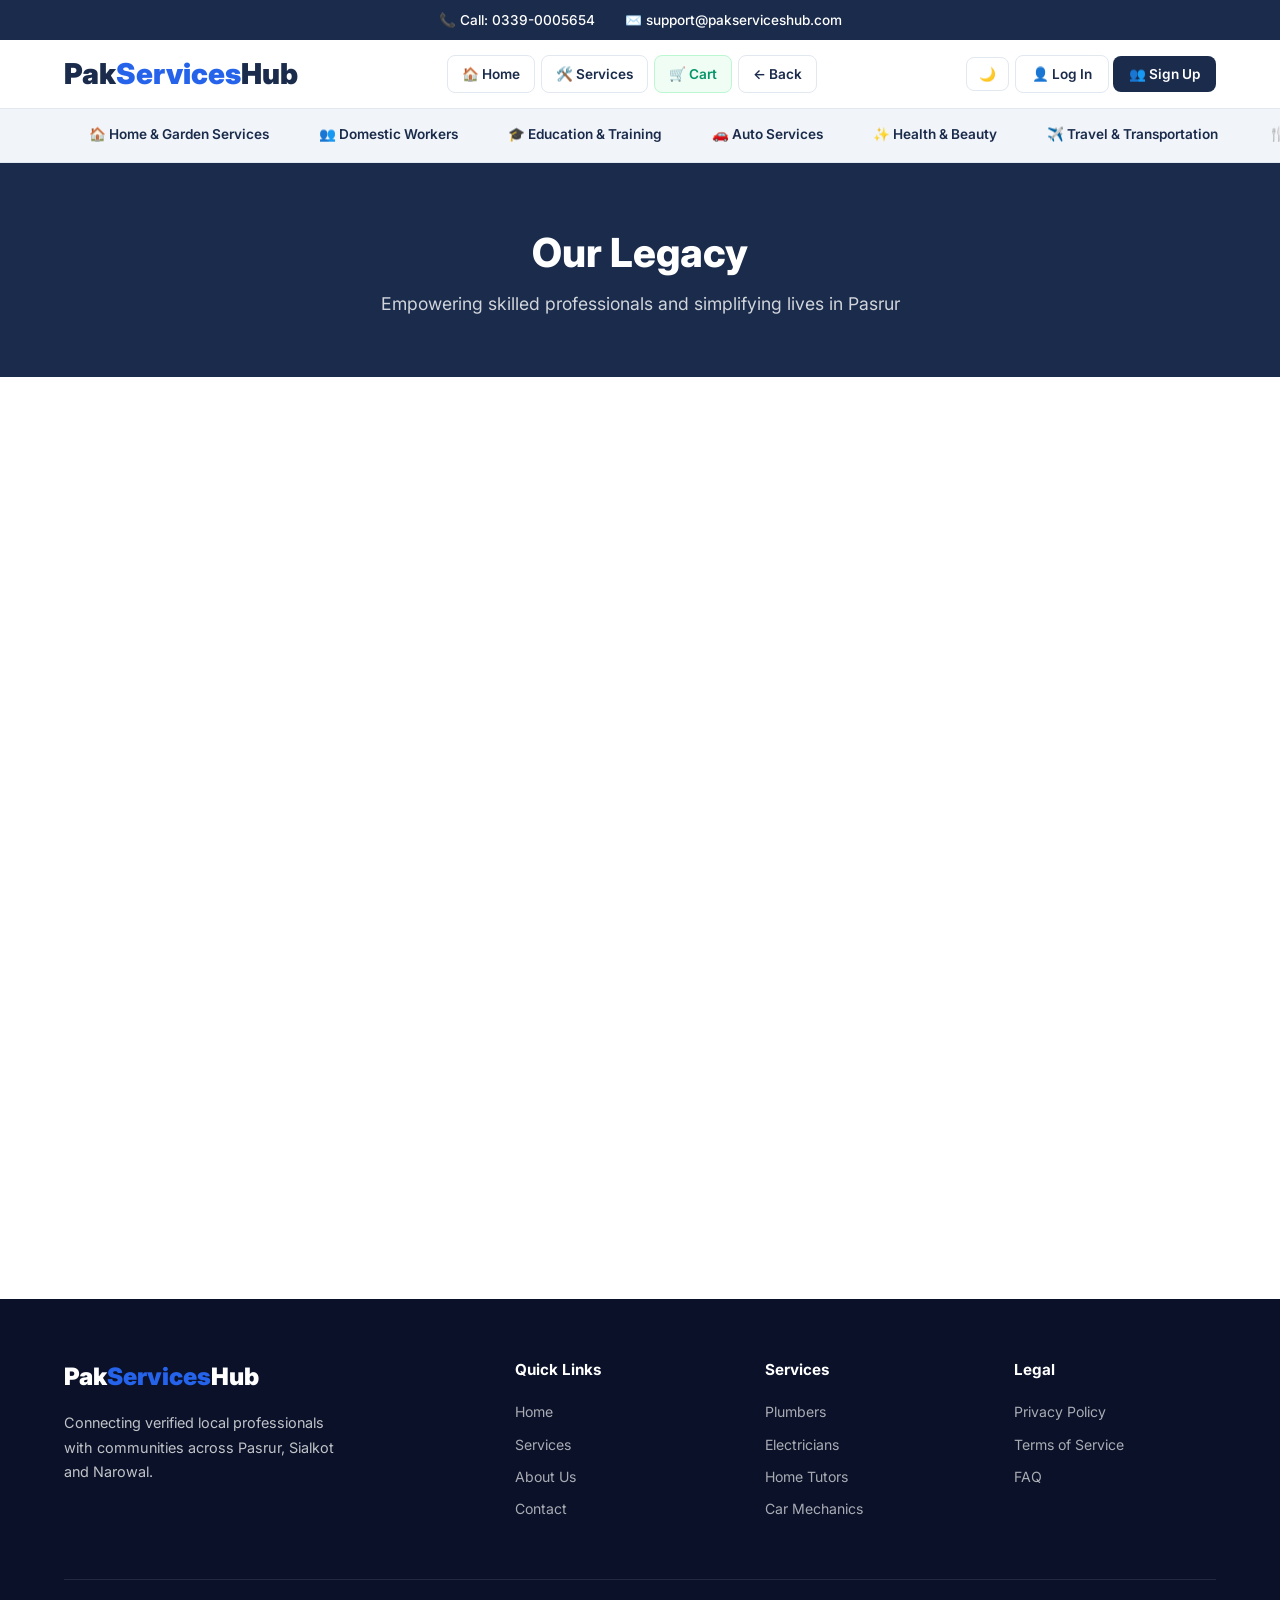
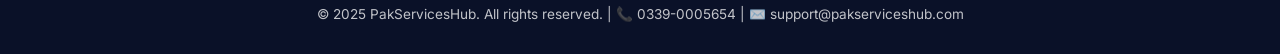
==== pages/about.html @ 4a330efd "first commit" ====
<!DOCTYPE html>
<html lang="en">
<head>
    <meta charset="UTF-8">
    <meta name="viewport" content="width=device-width, initial-scale=1.0">
    <title>About Us | Pasrur Skill Worker</title>
    <link rel="stylesheet" href="../css/style.css">
    <link href="https://fonts.googleapis.com/css2?family=Inter:wght@300;400;600;700;900&display=swap" rel="stylesheet">
</head>
<body>
    <div id="navbar-placeholder"></div>

    <header class="standard-header">
        <h1>Our Legacy</h1>
        <p>Empowering skilled professionals and simplifying lives in Pasrur</p>
    </header>

    <section style="padding: 8rem 5%; background: white;">
        <div style="display: grid; grid-template-columns: 1fr 1fr; gap: 5rem; align-items: center; max-width: 1400px; margin: 0 auto;">
            <div class="animate-up">
                <h2 style="font-size: 3rem; margin-bottom: 2rem; color: var(--secondary)">Connecting Skills to <span style="color: var(--primary)">Opportunities</span></h2>
                <p style="color: var(--text-muted); font-size: 1.15rem; line-height: 1.8; margin-bottom: 2rem;">Pasrur Skill Worker Hub was founded with a single, powerful mission: to bridge the gap between talented local professionals and the community that needs them. We believe that every skilled individual deserves a world-class platform to showcase their expertise.</p>
                <p style="color: var(--text-muted); font-size: 1.15rem; line-height: 1.8;">Whether you need an expert plumber for a midnight emergency or a dedicated tutor for your children, we bring the best of Pasrur right to your doorstep with total reliability and trust.</p>
                
                <div style="display: grid; grid-template-columns: repeat(3, 1fr); gap: 2rem; margin-top: 4rem;">
                    <div><h2 style="color: var(--primary); font-size: 3rem;">500+</h2><p style="color: var(--text-muted); font-weight: 600;">Verified Workers</p></div>
                    <div><h2 style="color: var(--primary); font-size: 3rem;">2k+</h2><p style="color: var(--text-muted); font-weight: 600;">Happy Families</p></div>
                    <div><h2 style="color: var(--primary); font-size: 3rem;">15+</h2><p style="color: var(--text-muted); font-weight: 600;">Categories</p></div>
                </div>
            </div>
            <div class="animate-up">
                <img src="../sources/hero-bg.jpg" alt="Our Vision" style="width: 100%; border-radius: var(--radius-lg); box-shadow: var(--shadow-lg);">
            </div>
        </div>
    </section>

    <div id="footer-placeholder"></div>

    <script src="../js/store.js"></script>
    <script src="../js/components.js"></script>
</body>
</html>
---- css/style.css ----
/* PakServicesHub - The Final Elite Design System (PAKELP Mirror) */
:root {
    --pakelp-navy: #1a2b4b;
    --pakelp-green: #01411c;
    --pakelp-accent: #10b981;
    --pakelp-bg: #f8fafc;
    --pakelp-text: #1e293b;
    --pakelp-muted: #64748b;
    --white: #ffffff;
    --shadow-sm: 0 1px 2px 0 rgba(0, 0, 0, 0.05);
    --shadow-md: 0 4px 6px -1px rgba(0, 0, 0, 0.1);
    --shadow-lg: 0 10px 15px -3px rgba(0, 0, 0, 0.1);
    --radius-sm: 8px;
    --radius-md: 12px;
    --radius-lg: 20px;
}

* { box-sizing: border-box; margin: 0; padding: 0; }
body { font-family: 'Inter', sans-serif; background: var(--white); color: var(--pakelp-text); line-height: 1.5; overflow-x: hidden; }

/* 1. Top Utility Bar */
.top-bar { background: var(--pakelp-navy); color: white; padding: 10px 5%; display: flex; justify-content: center; gap: 30px; font-size: 0.85rem; font-weight: 500; }

/* 2. Professional Navbar */
.nav-wrapper { background: white; padding: 15px 5%; display: flex; justify-content: space-between; align-items: center; border-bottom: 1px solid #e2e8f0; position: sticky; top: 0; z-index: 1000; }
.logo { font-size: 1.8rem; font-weight: 900; color: #1a2b4b; text-decoration: none; display: flex; align-items: center; transition: 0.3s; }
.logo:hover { transform: scale(1.05); }
.logo span { color: #2563eb; }

.nav-btns { display: flex; gap: 15px; }
.btn-login { 
    padding: 10px 25px; border-radius: 8px; border: 1px solid #e2e8f0; color: #1a2b4b; 
    text-decoration: none; font-weight: 600; display: flex; align-items: center; gap: 8px; transition: 0.3s; 
}
.btn-login:hover { background: #f8fafc; border-color: #2563eb; color: #2563eb; }

.btn-signup { 
    padding: 10px 25px; border-radius: 8px; background: #1a2b4b; color: white; 
    text-decoration: none; font-weight: 600; display: flex; align-items: center; gap: 8px; transition: 0.3s; 
}
.btn-signup:hover { background: #2563eb; transform: translateY(-2px); box-shadow: 0 4px 12px rgba(37,99,235,0.3); }

/* 3. Category Horizontal Nav */
.category-nav-outer { 
    background: #f1f5f9; 
    border-bottom: 1px solid #e2e8f0; 
    position: relative;
    z-index: 10000;
}

.category-nav-scroll {
    display: flex;
    justify-content: flex-start;
    overflow-x: auto;
    padding: 0 5%;
    scrollbar-width: none;
    -ms-overflow-style: none;
}

.category-nav-scroll::-webkit-scrollbar { display: none; }

.cat-item { 
    text-decoration: none; 
    color: #1a2b4b; 
    font-weight: 600; 
    font-size: 0.85rem; 
    padding: 15px 25px;
    white-space: nowrap;
    transition: 0.2s;
    border-bottom: 3px solid transparent;
    cursor: pointer;
}

.cat-item:hover { color: #2563eb; border-bottom-color: #2563eb; background: white; }

/* Full Width Mega Dropdown Panel (Placed outside scrollable area) */
.mega-dropdown {
    position: absolute;
    top: 100%;
    left: 0;
    right: 0;
    width: 100%;
    background: white;
    box-shadow: 0 25px 50px -12px rgba(0, 0, 0, 0.15);
    border: 1px solid #e2e8f0;
    border-top: none;
    opacity: 0;
    visibility: hidden;
    transform: translateY(10px);
    transition: 0.3s cubic-bezier(0.4, 0, 0.2, 1);
    display: flex;
    z-index: 10001;
}

.mega-dropdown:hover {
    opacity: 1;
    visibility: visible;
    transform: translateY(0);
}

/* Mega Sidebar */
.mega-sidebar {
    width: 250px;
    background: #f8fafc;
    padding: 3rem 2rem;
    border-right: 1px solid #e2e8f0;
    display: flex;
    flex-direction: column;
    align-items: center;
    text-align: center;
}

.sidebar-icon { font-size: 2.5rem; margin-bottom: 1rem; color: #2563eb; }
.mega-sidebar h3 { font-size: 0.9rem; font-weight: 800; color: #1a2b4b; line-height: 1.4; letter-spacing: 0.5px; }

/* Mega Content Area */
.mega-content {
    flex: 1;
    padding: 3rem 5%;
    display: flex;
    gap: 4rem;
}

.mega-list { flex: 1; display: flex; flex-direction: column; gap: 15px; }
.mega-list a { 
    text-decoration: none; 
    color: #475569; 
    font-size: 0.9rem; 
    font-weight: 500; 
    transition: 0.2s;
    display: flex;
    align-items: center;
    gap: 10px;
}
.mega-list a:hover { color: #2563eb; transform: translateX(5px); }

/* 4. Elite Hero Section */
.hero-pak {
    background: #0a1128 url('https://www.transparenttextures.com/patterns/carbon-fibre.png');
    padding: 100px 5%;
    text-align: center;
    color: white;
    position: relative;
}
.hero-pak h1 { font-size: 3.5rem; font-weight: 800; margin-bottom: 1rem; }
.hero-pak p { font-size: 1.4rem; opacity: 0.9; margin-bottom: 3rem; }

/* Integrated Search Bar */
.search-box-pak {
    max-width: 1000px;
    margin: 0 auto;
    background: white;
    border-radius: 14px;
    display: flex;
    padding: 6px;
    box-shadow: 0 20px 25px -5px rgba(0, 0, 0, 0.3);
    align-items: center;
    gap: 0;
}

/* Search field shared styles */
.search-field {
    flex: 1;
    border-right: 1px solid #e2e8f0;
    padding: 0 12px 0 8px;
    display: flex;
    align-items: center;
    gap: 6px;
    min-width: 0;
}
.search-field:last-of-type { border-right: none; }
.search-field input, .search-field select {
    width: 100%;
    border: none;
    outline: none;
    padding: 14px 8px;
    font-size: 0.95rem;
    font-family: 'Inter', sans-serif;
    background: transparent;
    min-width: 0;
}
.search-field select { cursor: pointer; color: #1a2b4b; }
.search-field-icon { font-size: 1.1rem; flex-shrink: 0; opacity: 0.7; }

/* City field */
.city-field { flex: 1.2; }

/* Village search wrapper — locked state until city chosen */
.village-search-wrapper input:disabled {
    color: #94a3b8;
    cursor: not-allowed;
}
.village-search-wrapper.village-active input {
    color: #1a2b4b;
    cursor: text;
}
.village-search-wrapper.village-active .village-pin-icon {
    color: #2563eb;
    opacity: 1;
}

.btn-search-pak {
    background: linear-gradient(135deg, #34a853 0%, #1a7a33 100%);
    color: white;
    width: 58px;
    height: 52px;
    border-radius: 10px;
    border: none;
    cursor: pointer;
    display: flex;
    align-items: center;
    justify-content: center;
    font-size: 1.4rem;
    flex-shrink: 0;
    transition: 0.2s;
    margin-left: 4px;
}
.btn-search-pak:hover { transform: scale(1.05); box-shadow: 0 4px 14px rgba(52,168,83,0.4); }

/* Popular service chips */
.popular-chips { margin-top: 2rem; display: flex; justify-content: center; gap: 10px; flex-wrap: wrap; align-items: center; }
.chip-pak {
    background: white;
    color: var(--pakelp-navy);
    padding: 8px 20px;
    border-radius: 50px;
    font-weight: 600;
    font-size: 0.85rem;
    display: flex;
    align-items: center;
    gap: 8px;
    cursor: pointer;
    transition: 0.2s;
}
.chip-pak:hover { background: #eff6ff; color: #2563eb; transform: translateY(-2px); }

/* Popular village chips (after city selection) */
.popular-villages {
    margin-top: 1rem;
    display: flex;
    justify-content: center;
    align-items: center;
    gap: 10px;
    flex-wrap: wrap;
    color: white;
    font-size: 0.85rem;
    font-weight: 500;
}
.chip-village {
    background: rgba(255,255,255,0.15) !important;
    color: white !important;
    border: 1px solid rgba(255,255,255,0.3);
    backdrop-filter: blur(4px);
}
.chip-village:hover { background: rgba(255,255,255,0.3) !important; }

/* 5. Live Search Panel */
.search-results-panel {
    position: absolute;
    top: calc(100% + 4px);
    left: -12px;
    width: calc(100% + 24px);
    background: white;
    border-radius: 16px;
    box-shadow: 0 20px 40px rgba(0,0,0,0.18);
    z-index: 9999;
    max-height: 420px;
    overflow-y: auto;
    display: none;
    border: 1px solid #e2e8f0;
}

.village-results-panel {
    left: -12px;
    width: calc(100% + 24px);
}

/* Custom Scrollbar */
.search-results-panel::-webkit-scrollbar { width: 6px; }
.search-results-panel::-webkit-scrollbar-track { background: #f1f5f9; }
.search-results-panel::-webkit-scrollbar-thumb { background: #6366f1; border-radius: 10px; }

/* Section label inside results */
.search-header-label {
    padding: 10px 20px;
    font-size: 0.72rem;
    color: #94a3b8;
    font-weight: 700;
    text-transform: uppercase;
    letter-spacing: 0.05em;
    border-bottom: 1px solid #f1f5f9;
    display: flex;
    justify-content: space-between;
    align-items: center;
    background: #fafbfc;
}

.search-item {
    padding: 12px 20px;
    display: flex;
    align-items: center;
    gap: 14px;
    cursor: pointer;
    transition: background 0.15s, padding-left 0.15s;
    border-bottom: 1px solid #f8fafc;
}
.search-item:hover { background: #f0f7ff; padding-left: 26px; }
.search-item:last-child { border-bottom: none; }

/* Not-found state */
.village-not-found { cursor: default; }
.village-not-found:hover { background: #fff8f8 !important; padding-left: 20px !important; }

.request-village-btn {
    color: #2563eb !important;
    font-weight: 600 !important;
    cursor: pointer;
    text-decoration: underline;
}
.request-village-btn:hover { color: #1d4ed8 !important; }

.search-icon { 
    width: 42px;
    height: 42px;
    background: #f1f5f9;
    border-radius: 10px; 
    display: flex;
    align-items: center;
    justify-content: center;
    font-size: 1.1rem;
    flex-shrink: 0;
}

.search-text { display: flex; flex-direction: column; gap: 2px; min-width: 0; }
.search-title { color: #1a2b4b; font-weight: 700; font-size: 0.95rem; }
.search-cat { color: #64748b; font-size: 0.82rem; font-weight: 500; }

.search-results-panel.active { display: block; }

/* Toast notification */
.psh-toast {
    position: fixed;
    bottom: 30px;
    left: 50%;
    transform: translateX(-50%) translateY(30px);
    background: #1a2b4b;
    color: white;
    padding: 14px 28px;
    border-radius: 50px;
    font-size: 0.9rem;
    font-weight: 500;
    box-shadow: 0 8px 24px rgba(0,0,0,0.25);
    z-index: 99999;
    opacity: 0;
    transition: opacity 0.3s ease, transform 0.3s ease;
    pointer-events: none;
    white-space: nowrap;
}
.psh-toast.show {
    opacity: 1;
    transform: translateX(-50%) translateY(0);
}

/* 5. Section Headings */
.sec-title { text-align: center; margin-bottom: 50px; padding: 0 5%; }
.sec-title h2 { font-size: 2.8rem; font-weight: 800; color: #1a2b4b; margin-bottom: 10px; }
.sec-title p { color: var(--pakelp-muted); font-size: 1.1rem; }

/* 6. Most Searched Services Grid */
.searched-grid { 
    display: grid; 
    grid-template-columns: repeat(6, 1fr); /* 6 columns to match screenshot */
    gap: 1.5rem; 
    padding: 0 5% 100px; 
    max-width: 1400px; 
    margin: 0 auto; 
}
@media (max-width: 1200px) { .searched-grid { grid-template-columns: repeat(3, 1fr); } }
@media (max-width: 768px) { .searched-grid { grid-template-columns: repeat(2, 1fr); } }

.searched-card {
    background: white;
    border-radius: 16px;
    padding: 30px 20px;
    text-align: center;
    border: 1px solid #f1f5f9;
    box-shadow: 0 4px 6px -1px rgba(0, 0, 0, 0.1);
    transition: 0.3s;
    cursor: pointer;
}
.searched-card:hover { transform: translateY(-5px); box-shadow: var(--shadow-md); border-color: var(--pakelp-accent); }
.icon-circle { 
    width: 60px; height: 60px; background: #eff6ff; border-radius: 12px; margin: 0 auto 20px; 
    display: flex; align-items: center; justify-content: center; font-size: 1.5rem; color: #2563eb; 
}
.searched-card h4 { font-size: 1.1rem; font-weight: 700; margin-bottom: 5px; }
.searched-card p { font-size: 0.85rem; color: var(--pakelp-muted); }

/* 7. Featured Business Cards */
.business-grid { display: flex; gap: 2rem; padding: 0 5% 100px; overflow-x: auto; max-width: 1400px; margin: 0 auto; scrollbar-width: none; }
.business-card { 
    min-width: 320px; background: white; border-radius: 12px; border: 1px solid #f1f5f9; overflow: hidden; 
    box-shadow: var(--shadow-sm); display: flex; flex-direction: column; 
}
.biz-image { position: relative; height: 180px; background: #e2e8f0; }
.biz-image img { width: 100%; height: 100%; object-fit: cover; }
.status-badge { position: absolute; top: 15px; left: 15px; background: #ef4444; color: white; padding: 4px 10px; border-radius: 4px; font-size: 0.7rem; font-weight: 700; }
.verify-badge { position: absolute; bottom: 15px; left: 15px; background: white; padding: 4px 10px; border-radius: 4px; font-size: 0.75rem; color: #059669; font-weight: 700; display: flex; align-items: center; gap: 5px; }

.biz-content { padding: 20px; }
.biz-title { font-size: 1.2rem; font-weight: 800; margin-bottom: 5px; color: var(--pakelp-navy); }
.biz-loc { font-size: 0.9rem; color: var(--pakelp-muted); display: flex; align-items: center; gap: 5px; margin-bottom: 10px; }

.biz-footer { display: flex; gap: 10px; padding: 15px 20px; background: #f8fafc; border-top: 1px solid #f1f5f9; }
.btn-biz { flex: 1; padding: 8px; border-radius: 6px; border: 1px solid #e2e8f0; background: white; cursor: pointer; font-size: 0.85rem; font-weight: 600; display: flex; align-items: center; justify-content: center; gap: 5px; }
.btn-biz-view { flex: 2; background: #eff6ff; color: #2563eb; border: none; }

/* 8. Video Testimonials */
.video-grid { display: grid; grid-template-columns: repeat(auto-fill, minmax(350px, 1fr)); gap: 2rem; padding: 0 5% 100px; max-width: 1400px; margin: 0 auto; }
.video-card { background: white; border-radius: 20px; padding: 25px; border: 1px solid #f1f5f9; box-shadow: var(--shadow-sm); }
.video-frame { 
    width: 100%; height: 400px; background: #000; border-radius: 12px; margin-bottom: 20px; 
    position: relative; overflow: hidden; display: flex; align-items: center; justify-content: center;
}
.video-frame img { width: 100%; height: 100%; object-fit: cover; opacity: 0.8; }
.play-btn { 
    position: absolute; width: 80px; height: 80px; background: #ff0000; border-radius: 50%; 
    display: flex; align-items: center; justify-content: center; color: white; font-size: 2rem; cursor: pointer; box-shadow: 0 0 20px rgba(255,0,0,0.5);
}

/* 9. App Section */
.app-section { 
    background: linear-gradient(135deg, #059669 0%, #1a2b4b 100%); 
    padding: 100px 5%; text-align: center; color: white; position: relative; overflow: hidden;
}
.app-heading { font-size: 3rem; font-weight: 900; margin-bottom: 1.5rem; }
.app-check { display: flex; justify-content: center; gap: 20px; margin-top: 3rem; font-weight: 600; font-size: 0.9rem; }

/* Animations */
.animate-up { opacity: 0; transform: translateY(20px); transition: 0.8s ease; }
.animate-up.visible { opacity: 1; transform: translateY(0); }

/* ── Admin Dashboard Extra ──────────────────────────── */
.db-tab { display: none; padding: 2rem; }
.db-tab.active { display: block; }
.admin-sidebar-item { padding: 0.9rem 1.2rem; cursor: pointer; border-radius: 10px; transition: 0.25s; color: rgba(255,255,255,0.7); display: flex; align-items: center; gap: 10px; font-weight: 500; font-size: 0.95rem; }
.admin-sidebar-item:hover, .admin-sidebar-item.active { background: rgba(255,255,255,0.12); color: white; }

/* City card in admin */
.city-admin-card {
    background: white;
    border-radius: 14px;
    border: 1px solid #e2e8f0;
    margin-bottom: 1.5rem;
    overflow: hidden;
    box-shadow: 0 2px 8px rgba(0,0,0,0.06);
}
.city-admin-header {
    display: flex;
    align-items: center;
    justify-content: space-between;
    padding: 1.2rem 1.5rem;
    cursor: pointer;
    user-select: none;
    border-bottom: 1px solid #f1f5f9;
}
.city-admin-header:hover { background: #f8fafc; }
.city-badge {
    background: #eff6ff;
    color: #2563eb;
    font-size: 0.75rem;
    font-weight: 700;
    padding: 3px 10px;
    border-radius: 20px;
}
.village-list-admin {
    padding: 1rem 1.5rem;
    display: none;
    flex-wrap: wrap;
    gap: 8px;
}
.village-list-admin.open { display: flex; }
.village-chip-admin {
    background: #f1f5f9;
    color: #1a2b4b;
    padding: 6px 12px;
    border-radius: 6px;
    font-size: 0.82rem;
    font-weight: 600;
    display: flex;
    align-items: center;
    gap: 6px;
}
.village-chip-admin .del-v {
    color: #ef4444;
    cursor: pointer;
    font-weight: 700;
    font-size: 0.9rem;
    line-height: 1;
}
.village-chip-admin .del-v:hover { color: #b91c1c; }
.add-village-row {
    padding: 1rem 1.5rem;
    border-top: 1px solid #f1f5f9;
    display: flex;
    gap: 8px;
    align-items: center;
}
.add-village-row input {
    flex: 1;
    padding: 8px 14px;
    border: 1px solid #e2e8f0;
    border-radius: 8px;
    font-size: 0.9rem;
    outline: none;
    font-family: 'Inter', sans-serif;
}
.add-village-row input:focus { border-color: #2563eb; }
.btn-add-village {
    background: #2563eb;
    color: white;
    border: none;
    padding: 8px 16px;
    border-radius: 8px;
    cursor: pointer;
    font-weight: 600;
    font-size: 0.85rem;
    transition: 0.2s;
}
.btn-add-village:hover { background: #1d4ed8; }
.btn-danger-sm {
    background: #fef2f2;
    color: #ef4444;
    border: 1px solid #fecaca;
    padding: 5px 12px;
    border-radius: 6px;
    cursor: pointer;
    font-size: 0.8rem;
    font-weight: 600;
    transition: 0.2s;
}
.btn-danger-sm:hover { background: #ef4444; color: white; }

/* Auth pages */
.auth-container { min-height: 60vh; display: flex; align-items: center; justify-content: center; padding: 3rem 1rem; background: #f8fafc; }
.auth-card { background: white; border-radius: 20px; padding: 3rem; width: 100%; max-width: 450px; box-shadow: 0 10px 40px rgba(0,0,0,0.1); }
.form-group { margin-bottom: 1.4rem; }
.form-group label { display: block; font-weight: 600; font-size: 0.9rem; color: #1a2b4b; margin-bottom: 6px; }
.form-group input { width: 100%; padding: 12px 16px; border: 1.5px solid #e2e8f0; border-radius: 10px; font-size: 0.95rem; outline: none; transition: 0.2s; font-family: 'Inter', sans-serif; }
.form-group input:focus { border-color: #2563eb; box-shadow: 0 0 0 3px rgba(37,99,235,0.1); }
.standard-header { background: #1a2b4b; color: white; padding: 60px 5%; text-align: center; }
.standard-header h1 { font-size: 2.5rem; font-weight: 800; margin-bottom: 0.5rem; }
.standard-header p { opacity: 0.8; font-size: 1.1rem; }
.auth-error { background: #fef2f2; color: #ef4444; border: 1px solid #fecaca; border-radius: 8px; padding: 10px 16px; font-size: 0.9rem; font-weight: 500; margin-bottom: 1.2rem; display: none; }
.auth-error.show { display: block; }


/* ══════════════════════════════════════════════════════════════
   DASHBOARD / ADMIN PANEL
   ══════════════════════════════════════════════════════════════ */

.admin-layout {
    display: flex;
    background: #f8fafc;
    min-height: 100vh;
    font-family: 'Inter', sans-serif;
}

/* Sidebar */
.admin-sidebar {
    width: 270px;
    background: #1a2b4b;
    color: white;
    padding: 2rem 1.5rem;
    position: sticky;
    top: 0;
    height: 100vh;
    display: flex;
    flex-direction: column;
    gap: 6px;
    flex-shrink: 0;
    overflow-y: auto;
}

.admin-sidebar-logo {
    padding: 0.8rem 1rem;
    margin-bottom: 1.5rem;
}

.admin-sidebar-logo .logo-text {
    font-size: 1.4rem;
    font-weight: 900;
    color: white;
}

.admin-sidebar-logo .logo-text span {
    color: #34a853;
}

.admin-sidebar-logo .logo-sub {
    font-size: 0.78rem;
    color: rgba(255, 255, 255, 0.5);
    margin-top: 3px;
}

.admin-sidebar-footer {
    margin-top: auto;
}

.admin-sidebar-link {
    display: flex;
    text-decoration: none;
    color: rgba(255, 255, 255, 0.7);
}

.admin-sidebar-link:hover {
    color: white;
}

.sidebar-logout {
    color: #f87171;
}

/* Main content area */
.admin-main {
    flex: 1;
    padding: 2.5rem;
    overflow-y: auto;
}

.admin-page-title {
    font-size: 1.8rem;
    font-weight: 800;
    color: #1a2b4b;
    margin-bottom: 2rem;
}

/* Stats row */
.admin-stats-row {
    display: grid;
    grid-template-columns: repeat(4, 1fr);
    gap: 1.2rem;
    margin-bottom: 2.5rem;
}

.admin-stat-card {
    background: white;
    border-radius: 14px;
    padding: 1.4rem 1.6rem;
    border: 1px solid #e2e8f0;
    box-shadow: 0 2px 8px rgba(0, 0, 0, 0.05);
    text-align: center;
    transition: 0.2s;
}

.admin-stat-card:hover {
    transform: translateY(-2px);
    box-shadow: 0 6px 18px rgba(0, 0, 0, 0.09);
}

.admin-stat-icon {
    font-size: 2rem;
    margin-bottom: 0.5rem;
}

.admin-stat-num {
    font-size: 2.2rem;
    font-weight: 900;
    color: #1a2b4b;
    line-height: 1;
}

.admin-stat-label {
    font-size: 0.8rem;
    color: #64748b;
    font-weight: 600;
    margin-top: 4px;
    text-transform: uppercase;
    letter-spacing: 0.4px;
}

/* Form card */
.admin-form-card {
    background: white;
    padding: 2rem;
    border-radius: 14px;
    box-shadow: 0 2px 8px rgba(0, 0, 0, 0.06);
    margin-bottom: 2rem;
    border: 1px solid #e2e8f0;
}

.admin-form-card h3 {
    margin-bottom: 1.2rem;
    color: #1a2b4b;
    font-size: 1.1rem;
    font-weight: 800;
}

.admin-form-grid {
    display: grid;
    grid-template-columns: 1fr 1fr;
    gap: 1rem;
}

.admin-input {
    padding: 11px 14px;
    border: 1.5px solid #e2e8f0;
    border-radius: 9px;
    font-size: 0.9rem;
    outline: none;
    font-family: 'Inter', sans-serif;
    width: 100%;
    transition: 0.2s;
    color: #1a2b4b;
}

.admin-input:focus {
    border-color: #2563eb;
    box-shadow: 0 0 0 3px rgba(37, 99, 235, 0.1);
}

.admin-textarea {
    width: 100%;
    margin-top: 1rem;
    padding: 11px 14px;
    border: 1.5px solid #e2e8f0;
    border-radius: 9px;
    font-size: 0.9rem;
    outline: none;
    font-family: 'Inter', sans-serif;
    resize: vertical;
    min-height: 90px;
    transition: 0.2s;
}

.admin-textarea:focus {
    border-color: #2563eb;
    box-shadow: 0 0 0 3px rgba(37, 99, 235, 0.1);
}

.admin-btn-primary {
    margin-top: 1rem;
    background: #1a2b4b;
    color: white;
    border: none;
    padding: 11px 28px;
    border-radius: 9px;
    cursor: pointer;
    font-weight: 700;
    font-size: 0.9rem;
    transition: 0.2s;
    font-family: 'Inter', sans-serif;
}

.admin-btn-primary:hover {
    background: #2563eb;
    transform: translateY(-1px);
}

.admin-btn-green {
    background: #059669;
}

.admin-btn-green:hover {
    background: #047857;
}

/* List rows */
.admin-list-header {
    font-size: 1rem;
    font-weight: 800;
    color: #1a2b4b;
    margin-bottom: 1rem;
}

.admin-list-row {
    background: white;
    padding: 1rem 1.5rem;
    margin-bottom: 8px;
    display: flex;
    justify-content: space-between;
    align-items: center;
    border-radius: 10px;
    border: 1px solid #e2e8f0;
    transition: 0.2s;
}

.admin-list-row:hover {
    box-shadow: 0 3px 10px rgba(0, 0, 0, 0.07);
}

.admin-list-row-info strong {
    color: #1a2b4b;
    font-size: 0.95rem;
}

.admin-list-row-info span {
    color: #64748b;
    font-size: 0.85rem;
}

.admin-badge-cat {
    margin-left: 8px;
    background: #eff6ff;
    color: #2563eb;
    padding: 2px 8px;
    border-radius: 4px;
    font-size: 0.75rem;
    font-weight: 700;
}

/* Services grid in admin */
.admin-services-grid {
    display: grid;
    grid-template-columns: repeat(auto-fill, minmax(180px, 1fr));
    gap: 10px;
}

.admin-service-chip {
    padding: 10px 14px;
    border-radius: 10px;
    display: flex;
    align-items: center;
    gap: 8px;
    font-size: 0.85rem;
    font-weight: 600;
    color: #1a2b4b;
}

/* Add city row */
.admin-add-city-row {
    display: flex;
    gap: 10px;
    flex-wrap: wrap;
}

.admin-msg {
    margin-top: 10px;
    font-size: 0.85rem;
    display: none;
}

/* City admin cards */
.city-admin-card {
    background: white;
    border-radius: 14px;
    border: 1px solid #e2e8f0;
    margin-bottom: 1.5rem;
    overflow: hidden;
    box-shadow: 0 2px 8px rgba(0, 0, 0, 0.06);
}

.city-admin-header {
    display: flex;
    align-items: center;
    justify-content: space-between;
    padding: 1.2rem 1.5rem;
    cursor: pointer;
    user-select: none;
    border-bottom: 1px solid #f1f5f9;
    transition: 0.2s;
}

.city-admin-header:hover {
    background: #f8fafc;
}

.city-admin-header-left {
    display: flex;
    align-items: center;
    gap: 12px;
}

.city-admin-header-icon {
    font-size: 1.4rem;
}

.city-admin-header-name {
    font-weight: 800;
    font-size: 1.05rem;
    color: #1a2b4b;
}

.city-admin-header-dist {
    font-size: 0.8rem;
    color: #64748b;
}

.city-admin-header-right {
    display: flex;
    align-items: center;
    gap: 10px;
}

.city-badge {
    background: #eff6ff;
    color: #2563eb;
    font-size: 0.75rem;
    font-weight: 700;
    padding: 3px 10px;
    border-radius: 20px;
}

.city-toggle-icon {
    color: #64748b;
}

.village-list-admin {
    padding: 1rem 1.5rem;
    display: none;
    flex-wrap: wrap;
    gap: 8px;
}

.village-list-admin.open {
    display: flex;
}

.village-chip-admin {
    background: #f1f5f9;
    color: #1a2b4b;
    padding: 6px 12px;
    border-radius: 6px;
    font-size: 0.82rem;
    font-weight: 600;
    display: flex;
    align-items: center;
    gap: 6px;
}

.village-chip-admin .del-v {
    color: #ef4444;
    cursor: pointer;
    font-weight: 700;
    font-size: 0.9rem;
    line-height: 1;
}

.village-chip-admin .del-v:hover {
    color: #b91c1c;
}

.add-village-row {
    padding: 1rem 1.5rem;
    border-top: 1px solid #f1f5f9;
    display: flex;
    gap: 8px;
    align-items: center;
}

.add-village-row input {
    flex: 1;
    padding: 8px 14px;
    border: 1px solid #e2e8f0;
    border-radius: 8px;
    font-size: 0.9rem;
    outline: none;
    font-family: 'Inter', sans-serif;
    transition: 0.2s;
}

.add-village-row input:focus {
    border-color: #2563eb;
}

.btn-add-village {
    background: #2563eb;
    color: white;
    border: none;
    padding: 8px 16px;
    border-radius: 8px;
    cursor: pointer;
    font-weight: 600;
    font-size: 0.85rem;
    transition: 0.2s;
}

.btn-add-village:hover {
    background: #1d4ed8;
}

.btn-danger-sm {
    background: #fef2f2;
    color: #ef4444;
    border: 1px solid #fecaca;
    padding: 5px 12px;
    border-radius: 6px;
    cursor: pointer;
    font-size: 0.8rem;
    font-weight: 600;
    transition: 0.2s;
}

.btn-danger-sm:hover {
    background: #ef4444;
    color: white;
}

/* ══════════════════════════════════════════════════════════════
   LOGIN PAGE
   ══════════════════════════════════════════════════════════════ */

.login-page-bg {
    background: linear-gradient(135deg, #0a1128 0%, #1a2b4b 100%);
    min-height: 100vh;
    display: flex;
    align-items: center;
    justify-content: center;
    padding: 2rem;
}

.lock-icon {
    width: 72px;
    height: 72px;
    background: linear-gradient(135deg, #1a2b4b, #2563eb);
    border-radius: 20px;
    display: flex;
    align-items: center;
    justify-content: center;
    font-size: 2rem;
    margin: 0 auto 1.5rem;
    box-shadow: 0 8px 20px rgba(37, 99, 235, 0.3);
}

.hint-box {
    background: linear-gradient(135deg, #eff6ff, #f0fdf4);
    border: 1px solid #bfdbfe;
    border-radius: 10px;
    padding: 12px 16px;
    font-size: 0.83rem;
    color: #1e40af;
    margin-top: 1.5rem;
    display: flex;
    align-items: flex-start;
    gap: 10px;
}

.hint-box-text {
    color: #64748b;
    font-size: 0.78rem;
}

.btn-login-submit {
    width: 100%;
    padding: 13px;
    background: linear-gradient(135deg, #1a2b4b 0%, #2563eb 100%);
    color: white;
    border: none;
    border-radius: 10px;
    font-size: 1rem;
    font-weight: 700;
    cursor: pointer;
    transition: 0.25s;
    font-family: 'Inter', sans-serif;
    letter-spacing: 0.3px;
}

.btn-login-submit:hover {
    transform: translateY(-2px);
    box-shadow: 0 8px 20px rgba(37, 99, 235, 0.35);
}

.btn-login-submit:disabled {
    opacity: 0.7;
    cursor: not-allowed;
    transform: none;
}

.back-link {
    display: block;
    text-align: center;
    margin-top: 1.2rem;
    color: #64748b;
    font-size: 0.88rem;
    text-decoration: none;
}

.back-link:hover {
    color: #2563eb;
}

.pw-wrapper {
    position: relative;
}

.pw-wrapper input {
    padding-right: 44px;
}

.pw-toggle {
    position: absolute;
    right: 14px;
    top: 50%;
    transform: translateY(-50%);
    background: none;
    border: none;
    cursor: pointer;
    font-size: 1.1rem;
    color: #94a3b8;
}

/* ══════════════════════════════════════════════════════════════
   GALLERY PAGE
   ══════════════════════════════════════════════════════════════ */

.gallery-grid {
    display: grid;
    grid-template-columns: repeat(auto-fill, minmax(350px, 1fr));
    gap: 0;
    padding: 4rem 5%;
    max-width: 1400px;
    margin: 0 auto;
}

.gallery-item {
    position: relative;
    overflow: hidden;
    border-radius: 12px;
    margin: 8px;
    cursor: pointer;
}

.gallery-item img {
    width: 100%;
    height: 280px;
    object-fit: cover;
    transition: transform 0.4s ease;
    display: block;
}

.gallery-item:hover img {
    transform: scale(1.08);
}

.gallery-overlay {
    position: absolute;
    bottom: 0;
    left: 0;
    right: 0;
    background: linear-gradient(transparent, rgba(10, 17, 40, 0.85));
    color: white;
    padding: 2rem 1.5rem 1.5rem;
    transform: translateY(100%);
    transition: transform 0.3s ease;
}

.gallery-item:hover .gallery-overlay {
    transform: translateY(0);
}

.gallery-overlay h3 {
    font-size: 1.1rem;
    font-weight: 800;
    margin-bottom: 4px;
}

.gallery-overlay p {
    font-size: 0.85rem;
    opacity: 0.85;
}

/* ══════════════════════════════════════════════════════════════
   FAQ PAGE
   ══════════════════════════════════════════════════════════════ */

.faq-container {
    max-width: 900px;
    margin: 5rem auto;
    padding: 0 5%;
}

.faq-item {
    background: white;
    border-radius: 12px;
    border: 1px solid #e2e8f0;
    margin-bottom: 1rem;
    overflow: hidden;
    box-shadow: 0 2px 6px rgba(0, 0, 0, 0.05);
}

.faq-question {
    padding: 1.4rem 1.8rem;
    font-weight: 700;
    font-size: 1rem;
    color: #1a2b4b;
    cursor: pointer;
    display: flex;
    justify-content: space-between;
    align-items: center;
    transition: 0.2s;
}

.faq-question:hover {
    background: #f8fafc;
    color: #2563eb;
}

.faq-answer {
    padding: 0 1.8rem 1.4rem;
    color: #64748b;
    font-size: 0.95rem;
    line-height: 1.7;
}

/* ══════════════════════════════════════════════════════════════
   FOOTER
   ══════════════════════════════════════════════════════════════ */

.site-footer {
    background: #0a1128;
    color: rgba(255, 255, 255, 0.75);
    padding: 60px 5% 30px;
}

.footer-grid {
    display: grid;
    grid-template-columns: 2fr 1fr 1fr 1fr;
    gap: 3rem;
    max-width: 1400px;
    margin: 0 auto 3rem;
}

.footer-brand .logo {
    color: white;
    font-size: 1.5rem;
    margin-bottom: 1rem;
    display: inline-block;
}

.footer-brand p {
    font-size: 0.9rem;
    line-height: 1.7;
    max-width: 280px;
}

.footer-col h4 {
    color: white;
    font-weight: 700;
    margin-bottom: 1.2rem;
    font-size: 0.95rem;
}

.footer-col a {
    display: block;
    color: rgba(255, 255, 255, 0.65);
    text-decoration: none;
    font-size: 0.88rem;
    margin-bottom: 0.7rem;
    transition: 0.2s;
}

.footer-col a:hover {
    color: #34a853;
    padding-left: 4px;
}

.footer-bottom {
    border-top: 1px solid rgba(255, 255, 255, 0.1);
    padding-top: 1.5rem;
    text-align: center;
    font-size: 0.85rem;
    max-width: 1400px;
    margin: 0 auto;
}

/* ══════════════════════════════════════════════════════════════
   RESPONSIVE
   ══════════════════════════════════════════════════════════════ */

@media (max-width: 1024px) {
    .admin-stats-row { grid-template-columns: repeat(2, 1fr); }
    .footer-grid { grid-template-columns: 1fr 1fr; }
}

@media (max-width: 768px) {
    .admin-layout { flex-direction: column; }
    .admin-sidebar { width: 100%; height: auto; position: relative; flex-direction: row; flex-wrap: wrap; }
    .admin-main { padding: 1.5rem; }
    .admin-form-grid { grid-template-columns: 1fr; }
    .admin-stats-row { grid-template-columns: repeat(2, 1fr); }
    .footer-grid { grid-template-columns: 1fr; }
    .hero-pak h1 { font-size: 2.2rem; }
    .search-box-pak { flex-direction: column; }
}


/* ══════════════════════════════════════════════════════════════
   LOCATION MANAGEMENT SYSTEM
   ══════════════════════════════════════════════════════════════ */

.loc-search-bar { position: relative; margin-bottom: 2rem; }
.loc-search-bar input { width: 100%; padding: 14px 20px 14px 50px; border: 2px solid #e2e8f0; border-radius: 14px; font-size: 0.95rem; font-family: 'Inter', sans-serif; outline: none; background: white; transition: 0.25s; color: #1a2b4b; }
.loc-search-bar input:focus { border-color: #6366f1; box-shadow: 0 0 0 4px rgba(99,102,241,0.1); }
.loc-search-icon { position: absolute; left: 16px; top: 50%; transform: translateY(-50%); font-size: 1.1rem; pointer-events: none; opacity: 0.5; }
.loc-search-bar .loc-search-clear { position: absolute; right: 14px; top: 50%; transform: translateY(-50%); background: #e2e8f0; border: none; border-radius: 50%; width: 22px; height: 22px; cursor: pointer; font-size: 0.75rem; display: none; align-items: center; justify-content: center; color: #64748b; transition: 0.2s; }
.loc-search-bar .loc-search-clear:hover { background: #ef4444; color: white; }
.loc-search-bar input:not(:placeholder-shown) ~ .loc-search-clear { display: flex; }

.loc-add-panel { background: linear-gradient(135deg, rgba(99,102,241,0.06) 0%, rgba(16,185,129,0.04) 100%); border: 1.5px solid rgba(99,102,241,0.2); border-radius: 18px; padding: 1.8rem 2rem; margin-bottom: 2rem; }
.loc-add-panel h3 { font-size: 1rem; font-weight: 800; color: #1a2b4b; margin-bottom: 1.2rem; display: flex; align-items: center; gap: 8px; }
.loc-add-row { display: flex; gap: 10px; flex-wrap: wrap; align-items: center; }
.loc-input { flex: 1; min-width: 160px; padding: 11px 16px; border: 1.5px solid #e2e8f0; border-radius: 10px; font-size: 0.9rem; font-family: 'Inter', sans-serif; outline: none; background: white; color: #1a2b4b; transition: 0.2s; }
.loc-input:focus { border-color: #6366f1; box-shadow: 0 0 0 3px rgba(99,102,241,0.12); }
.loc-btn-primary { background: linear-gradient(135deg, #6366f1 0%, #4f46e5 100%); color: white; border: none; padding: 11px 22px; border-radius: 10px; cursor: pointer; font-weight: 700; font-size: 0.88rem; white-space: nowrap; transition: 0.2s; display: flex; align-items: center; gap: 6px; box-shadow: 0 4px 12px rgba(99,102,241,0.3); }
.loc-btn-primary:hover { transform: translateY(-2px); box-shadow: 0 6px 18px rgba(99,102,241,0.4); }
.loc-btn-success { background: linear-gradient(135deg, #10b981 0%, #059669 100%); box-shadow: 0 4px 12px rgba(16,185,129,0.3); }
.loc-btn-success:hover { box-shadow: 0 6px 18px rgba(16,185,129,0.4); }

.loc-stats-row { display: grid; grid-template-columns: repeat(4, 1fr); gap: 1rem; margin-bottom: 2rem; }
.loc-stat-card { background: white; border-radius: 14px; padding: 1.2rem 1.4rem; border: 1px solid #e2e8f0; text-align: center; transition: 0.2s; box-shadow: 0 2px 8px rgba(0,0,0,0.04); }
.loc-stat-card:hover { transform: translateY(-2px); box-shadow: 0 6px 18px rgba(0,0,0,0.08); }
.loc-stat-num { font-size: 2rem; font-weight: 900; background: linear-gradient(135deg, #6366f1, #10b981); -webkit-background-clip: text; -webkit-text-fill-color: transparent; background-clip: text; }
.loc-stat-lbl { font-size: 0.78rem; color: #64748b; font-weight: 600; margin-top: 2px; text-transform: uppercase; letter-spacing: 0.5px; }

.lm-city-card { background: white; border-radius: 18px; border: 1px solid #e2e8f0; margin-bottom: 1.2rem; overflow: hidden; box-shadow: 0 2px 12px rgba(0,0,0,0.05); transition: box-shadow 0.2s; }
.lm-city-card:hover { box-shadow: 0 6px 24px rgba(0,0,0,0.09); }
.lm-city-header { display: flex; align-items: center; justify-content: space-between; padding: 1.3rem 1.6rem; cursor: pointer; user-select: none; background: linear-gradient(135deg, #f8fafc 0%, white 100%); border-bottom: 1px solid #f1f5f9; transition: background 0.2s; }
.lm-city-header:hover { background: linear-gradient(135deg, #f0f4ff 0%, #f8fafc 100%); }
.lm-city-meta { display: flex; align-items: center; gap: 14px; }
.lm-city-icon { width: 46px; height: 46px; background: linear-gradient(135deg, #6366f1 0%, #4f46e5 100%); border-radius: 12px; display: flex; align-items: center; justify-content: center; font-size: 1.3rem; box-shadow: 0 4px 12px rgba(99,102,241,0.3); flex-shrink: 0; }
.lm-city-name-wrap { display: flex; flex-direction: column; gap: 2px; }
.lm-city-name { font-weight: 800; font-size: 1.05rem; color: #1a2b4b; display: flex; align-items: center; gap: 8px; }
.lm-city-dist { font-size: 0.78rem; color: #64748b; font-weight: 500; }
.lm-city-actions { display: flex; align-items: center; gap: 10px; flex-wrap: wrap; }
.lm-badge { padding: 4px 12px; border-radius: 20px; font-size: 0.72rem; font-weight: 700; white-space: nowrap; }
.lm-badge-villages { background: #eff6ff; color: #2563eb; }
.lm-badge-ucs { background: #f0fdf4; color: #059669; }
.lm-badge-tehsils { background: #faf5ff; color: #7c3aed; }
.lm-toggle-icon { color: #94a3b8; font-size: 0.85rem; transition: transform 0.3s ease; }
.lm-city-card.expanded .lm-toggle-icon { transform: rotate(180deg); }
.lm-city-body { max-height: 0; overflow: hidden; transition: max-height 0.4s cubic-bezier(0.4, 0, 0.2, 1); }
.lm-city-card.expanded .lm-city-body { max-height: 9999px; }

.lm-tehsil-section { padding: 1.2rem 1.6rem; border-bottom: 1px solid #f1f5f9; }
.lm-tehsil-section:last-child { border-bottom: none; }
.lm-tehsil-header { display: flex; align-items: center; justify-content: space-between; padding: 0.9rem 1.1rem; background: linear-gradient(135deg, #faf5ff 0%, #f8fafc 100%); border-radius: 12px; cursor: pointer; border: 1px solid #e9d5ff; margin-bottom: 1rem; transition: 0.2s; user-select: none; }
.lm-tehsil-header:hover { background: linear-gradient(135deg, #f3e8ff 0%, #eff6ff 100%); }
.lm-tehsil-meta { display: flex; align-items: center; gap: 10px; }
.lm-tehsil-icon { width: 34px; height: 34px; background: linear-gradient(135deg, #7c3aed 0%, #6366f1 100%); border-radius: 8px; display: flex; align-items: center; justify-content: center; font-size: 0.9rem; color: white; flex-shrink: 0; }
.lm-tehsil-name { font-weight: 700; font-size: 0.92rem; color: #1a2b4b; }
.lm-tehsil-actions { display: flex; align-items: center; gap: 8px; }

.lm-uc-wrap { padding-left: 1rem; border-left: 2px solid #e9d5ff; margin-left: 0.4rem; }
.lm-uc-row { background: white; border: 1px solid #e2e8f0; border-radius: 10px; margin-bottom: 0.8rem; overflow: hidden; transition: box-shadow 0.2s; }
.lm-uc-row:hover { box-shadow: 0 3px 12px rgba(0,0,0,0.07); }
.lm-uc-header { display: flex; align-items: center; justify-content: space-between; padding: 0.8rem 1.1rem; cursor: pointer; user-select: none; background: #f8fafc; border-bottom: 1px solid transparent; transition: 0.2s; }
.lm-uc-row.expanded .lm-uc-header { border-bottom-color: #f1f5f9; background: #eff6ff; }
.lm-uc-header:hover { background: #eff6ff; }
.lm-uc-meta { display: flex; align-items: center; gap: 8px; }
.lm-uc-dot { width: 28px; height: 28px; background: linear-gradient(135deg, #2563eb 0%, #6366f1 100%); border-radius: 6px; display: flex; align-items: center; justify-content: center; font-size: 0.75rem; color: white; font-weight: 700; flex-shrink: 0; }
.lm-uc-name { font-weight: 700; font-size: 0.88rem; color: #1a2b4b; }
.lm-uc-actions { display: flex; align-items: center; gap: 6px; }

.lm-uc-body { padding: 0.9rem 1.1rem; background: white; }
.lm-village-chips { display: flex; flex-wrap: wrap; gap: 7px; margin-bottom: 0.9rem; min-height: 30px; }
.lm-village-chip { background: linear-gradient(135deg, #eff6ff 0%, #f0fdf4 100%); border: 1px solid #bfdbfe; color: #1e40af; padding: 5px 12px; border-radius: 20px; font-size: 0.78rem; font-weight: 600; display: flex; align-items: center; gap: 6px; transition: 0.15s; animation: chipIn 0.2s ease; }
.lm-village-chip:hover { border-color: #ef4444; background: #fef2f2; color: #ef4444; }
.lm-village-chip .del-chip { cursor: pointer; font-size: 0.7rem; color: #94a3b8; transition: 0.15s; line-height: 1; }
.lm-village-chip:hover .del-chip { color: #ef4444; }
@keyframes chipIn { from { opacity: 0; transform: scale(0.85); } to { opacity: 1; transform: scale(1); } }
.lm-empty-state { color: #94a3b8; font-size: 0.82rem; font-style: italic; padding: 4px 0; }

.lm-inline-add { display: flex; gap: 7px; align-items: center; flex-wrap: wrap; }
.lm-inline-input { flex: 1; min-width: 140px; padding: 8px 12px; border: 1.5px solid #e2e8f0; border-radius: 8px; font-size: 0.85rem; font-family: 'Inter', sans-serif; outline: none; transition: 0.2s; color: #1a2b4b; background: white; }
.lm-inline-input:focus { border-color: #6366f1; box-shadow: 0 0 0 3px rgba(99,102,241,0.1); }
.lm-btn-add { background: #6366f1; color: white; border: none; padding: 8px 14px; border-radius: 8px; cursor: pointer; font-weight: 700; font-size: 0.8rem; transition: 0.2s; white-space: nowrap; }
.lm-btn-add:hover { background: #4f46e5; transform: translateY(-1px); }
.lm-btn-add-green { background: #10b981; }
.lm-btn-add-green:hover { background: #059669; }
.lm-btn-add-blue { background: #2563eb; }
.lm-btn-add-blue:hover { background: #1d4ed8; }

.lm-icon-btn { width: 30px; height: 30px; border-radius: 6px; border: none; cursor: pointer; display: flex; align-items: center; justify-content: center; font-size: 0.85rem; transition: 0.15s; flex-shrink: 0; }
.lm-icon-btn-edit { background: #eff6ff; color: #2563eb; }
.lm-icon-btn-edit:hover { background: #2563eb; color: white; }
.lm-icon-btn-del { background: #fef2f2; color: #ef4444; }
.lm-icon-btn-del:hover { background: #ef4444; color: white; }
.lm-icon-btn-toggle { background: #f1f5f9; color: #64748b; }
.lm-icon-btn-toggle:hover { background: #e2e8f0; }

.lm-inline-edit-wrap { display: flex; align-items: center; gap: 6px; }
.lm-inline-edit-input { padding: 5px 10px; border: 2px solid #6366f1; border-radius: 7px; font-size: 0.9rem; font-family: 'Inter', sans-serif; font-weight: 700; outline: none; color: #1a2b4b; min-width: 120px; }
.lm-inline-save-btn { background: #10b981; color: white; border: none; padding: 5px 12px; border-radius: 7px; cursor: pointer; font-size: 0.8rem; font-weight: 700; }
.lm-inline-cancel-btn { background: #f1f5f9; color: #64748b; border: none; padding: 5px 10px; border-radius: 7px; cursor: pointer; font-size: 0.8rem; }

.lm-modal-overlay { position: fixed; inset: 0; background: rgba(10,17,40,0.55); backdrop-filter: blur(6px); z-index: 99998; display: flex; align-items: center; justify-content: center; opacity: 0; pointer-events: none; transition: opacity 0.25s ease; }
.lm-modal-overlay.open { opacity: 1; pointer-events: all; }
.lm-modal { background: white; border-radius: 22px; padding: 2.5rem 2.2rem; max-width: 440px; width: 90%; box-shadow: 0 30px 60px rgba(0,0,0,0.25); transform: scale(0.9) translateY(10px); transition: transform 0.25s cubic-bezier(0.34,1.56,0.64,1); text-align: center; }
.lm-modal-overlay.open .lm-modal { transform: scale(1) translateY(0); }
.lm-modal-icon { font-size: 2.8rem; margin-bottom: 1rem; }
.lm-modal h3 { font-size: 1.2rem; font-weight: 800; color: #1a2b4b; margin-bottom: 0.6rem; }
.lm-modal p { font-size: 0.9rem; color: #64748b; line-height: 1.6; margin-bottom: 1.8rem; }
.lm-modal-btns { display: flex; gap: 10px; justify-content: center; }
.lm-modal-cancel { background: #f1f5f9; color: #64748b; border: none; padding: 11px 28px; border-radius: 10px; cursor: pointer; font-weight: 700; font-size: 0.9rem; transition: 0.2s; }
.lm-modal-cancel:hover { background: #e2e8f0; }
.lm-modal-confirm { background: linear-gradient(135deg, #ef4444, #dc2626); color: white; border: none; padding: 11px 28px; border-radius: 10px; cursor: pointer; font-weight: 700; font-size: 0.9rem; transition: 0.2s; box-shadow: 0 4px 12px rgba(239,68,68,0.35); }
.lm-modal-confirm:hover { transform: translateY(-1px); box-shadow: 0 6px 18px rgba(239,68,68,0.45); }

.lm-toast-stack { position: fixed; bottom: 30px; right: 30px; z-index: 99999; display: flex; flex-direction: column; gap: 10px; pointer-events: none; }
.lm-toast { background: #1a2b4b; color: white; padding: 13px 20px; border-radius: 12px; font-size: 0.88rem; font-weight: 600; box-shadow: 0 10px 30px rgba(0,0,0,0.2); display: flex; align-items: center; gap: 10px; transform: translateX(120%); transition: transform 0.35s cubic-bezier(0.34,1.56,0.64,1); max-width: 340px; pointer-events: auto; }
.lm-toast.show { transform: translateX(0); }
.lm-toast.lm-toast-success { background: linear-gradient(135deg, #059669, #10b981); }
.lm-toast.lm-toast-error { background: linear-gradient(135deg, #dc2626, #ef4444); }
.lm-toast.lm-toast-info { background: linear-gradient(135deg, #2563eb, #6366f1); }

.lm-empty-locations { text-align: center; padding: 4rem 2rem; color: #94a3b8; }
.lm-empty-locations .lm-empty-ico { font-size: 4rem; margin-bottom: 1rem; }
.lm-empty-locations h3 { font-size: 1.1rem; color: #64748b; font-weight: 700; margin-bottom: 0.5rem; }
.lm-empty-locations p { font-size: 0.88rem; }
.lm-no-results { text-align: center; padding: 2rem; color: #94a3b8; font-size: 0.9rem; }

.lm-add-tehsil-section { padding: 1rem 1.6rem; background: #fafbfc; border-top: 1px dashed #e2e8f0; }
.lm-add-tehsil-label { font-size: 0.8rem; font-weight: 700; color: #94a3b8; text-transform: uppercase; letter-spacing: 0.5px; margin-bottom: 0.6rem; }
.lm-add-uc-section { padding: 0.7rem 1.1rem; background: #f8fafc; border-top: 1px dashed #e2e8f0; }
.lm-add-village-section { padding: 0.7rem 0; border-top: 1px dashed #e2e8f0; margin-top: 0.5rem; }

@media (max-width: 900px) { .loc-stats-row { grid-template-columns: repeat(2, 1fr); } }
@media (max-width: 600px) { .loc-stats-row { grid-template-columns: repeat(2, 1fr); } .lm-city-actions { gap: 6px; } .lm-badge { display: none; } }


/* Login page title/subtitle */
.login-title { text-align: center; font-size: 1.6rem; font-weight: 900; color: #1a2b4b; margin-bottom: 0.3rem; }
.login-subtitle { text-align: center; color: #64748b; font-size: 0.9rem; margin-bottom: 2rem; }


/* ══════════════════════════════════════════════════════════════
   SERVICE CATALOG MANAGER (Dashboard)
   ══════════════════════════════════════════════════════════════ */

/* Category button row */
.svc-cat-buttons {
    display: flex;
    flex-wrap: wrap;
    gap: 10px;
    margin-bottom: 1.5rem;
}

.svc-cat-btn {
    padding: 10px 18px;
    border-radius: 10px;
    border: 2px solid #e2e8f0;
    background: white;
    font-size: 0.88rem;
    font-weight: 700;
    cursor: pointer;
    transition: 0.2s;
    color: #1a2b4b;
    font-family: 'Inter', sans-serif;
}

.svc-cat-btn:hover {
    border-color: var(--cat-color, #2563eb);
    color: var(--cat-color, #2563eb);
    background: #f8fafc;
    transform: translateY(-2px);
}

.svc-cat-btn.active {
    background: var(--cat-color, #2563eb);
    border-color: var(--cat-color, #2563eb);
    color: white;
    box-shadow: 0 4px 12px rgba(0,0,0,0.15);
}

/* Items panel */
.svc-items-panel {
    animation: fadeIn 0.2s ease;
}

@keyframes fadeIn {
    from { opacity: 0; transform: translateY(8px); }
    to   { opacity: 1; transform: translateY(0); }
}

/* Items grid */
.svc-items-grid {
    display: grid;
    grid-template-columns: repeat(auto-fill, minmax(280px, 1fr));
    gap: 1rem;
}

/* Single item card */
.svc-item-card {
    background: #f8fafc;
    border: 1px solid #e2e8f0;
    border-radius: 12px;
    padding: 1rem;
    display: flex;
    flex-direction: column;
    gap: 10px;
    transition: 0.2s;
}

.svc-item-card:hover {
    box-shadow: 0 4px 14px rgba(0,0,0,0.08);
    border-color: #cbd5e1;
}

/* Image preview */
.svc-item-preview {
    width: 100%;
    height: 120px;
    border-radius: 8px;
    overflow: hidden;
    background: #e2e8f0;
    display: flex;
    align-items: center;
    justify-content: center;
}

.svc-item-img {
    width: 100%;
    height: 100%;
    object-fit: cover;
    display: block;
}

.svc-item-img-placeholder {
    font-size: 2.5rem;
    display: flex;
    align-items: center;
    justify-content: center;
    width: 100%;
    height: 100%;
    background: #f1f5f9;
}

/* Item name */
.svc-item-name {
    font-weight: 700;
    font-size: 0.95rem;
    color: #1a2b4b;
}

/* URL input row */
.svc-item-url-row {
    display: flex;
    gap: 6px;
    align-items: center;
}

.svc-url-input {
    flex: 1;
    padding: 7px 10px;
    border: 1.5px solid #e2e8f0;
    border-radius: 7px;
    font-size: 0.8rem;
    font-family: 'Inter', sans-serif;
    outline: none;
    color: #1a2b4b;
    transition: 0.2s;
    min-width: 0;
}

.svc-url-input:focus {
    border-color: #2563eb;
    box-shadow: 0 0 0 3px rgba(37,99,235,0.1);
}

.svc-url-save-btn {
    background: #059669;
    color: white;
    border: none;
    padding: 7px 12px;
    border-radius: 7px;
    cursor: pointer;
    font-size: 0.78rem;
    font-weight: 700;
    white-space: nowrap;
    transition: 0.2s;
    font-family: 'Inter', sans-serif;
}

.svc-url-save-btn:hover {
    background: #047857;
    transform: translateY(-1px);
}

/* Delete button */
.svc-item-delete-btn {
    align-self: flex-start;
}

/* Business list thumbnail */
.admin-biz-thumb {
    width: 40px;
    height: 40px;
    border-radius: 8px;
    object-fit: cover;
    border: 1px solid #e2e8f0;
    flex-shrink: 0;
}

.admin-list-row-info {
    display: flex;
    align-items: center;
    gap: 12px;
    flex: 1;
    min-width: 0;
}

.admin-list-sub {
    color: #64748b;
    font-size: 0.85rem;
}

.admin-list-actions {
    display: flex;
    gap: 8px;
    align-items: center;
    flex-shrink: 0;
}

.admin-welcome-text {
    color: #64748b;
    font-size: 0.95rem;
    line-height: 1.7;
}


/* ══════════════════════════════════════════════════════════════
   SERVICE DETAILS PAGE — v2.0
   ══════════════════════════════════════════════════════════════ */

.svc-detail-page {
    max-width: 1200px;
    margin: 0 auto;
    padding: 2rem 5% 4rem;
    min-height: 60vh;
}

/* Breadcrumb */
.svc-breadcrumb {
    display: flex;
    align-items: center;
    gap: 8px;
    font-size: 0.88rem;
    color: #64748b;
    margin-bottom: 2rem;
    flex-wrap: wrap;
}
.svc-breadcrumb a { color: #2563eb; text-decoration: none; }
.svc-breadcrumb a:hover { text-decoration: underline; }
.svc-bc-sep { color: #cbd5e1; }
.svc-bc-current { color: #1a2b4b; font-weight: 600; }

/* Two-column layout */
.svc-layout {
    display: grid;
    grid-template-columns: 420px 1fr;
    gap: 2.5rem;
    align-items: start;
}

@media (max-width: 900px) {
    .svc-layout { grid-template-columns: 1fr; }
}

/* ── LEFT COLUMN ── */
.svc-left-col { display: flex; flex-direction: column; gap: 1.2rem; }

/* Image card */
.svc-img-card {
    border-radius: 16px;
    overflow: hidden;
    background: #f1f5f9;
    aspect-ratio: 4/3;
    display: flex;
    align-items: center;
    justify-content: center;
    box-shadow: 0 4px 20px rgba(0,0,0,0.1);
}

.svc-main-img {
    width: 100%;
    height: 100%;
    object-fit: cover;
    display: block;
}

.svc-img-fallback {
    font-size: 5rem;
    display: flex;
    align-items: center;
    justify-content: center;
    width: 100%;
    height: 100%;
    background: #f8fafc;
}

/* Info card */
.svc-info-card {
    background: white;
    border-radius: 16px;
    padding: 1.5rem;
    border: 1px solid #e2e8f0;
    box-shadow: 0 2px 8px rgba(0,0,0,0.05);
}

.svc-info-header {
    display: flex;
    align-items: center;
    gap: 14px;
    margin-bottom: 1rem;
}

.svc-big-icon { font-size: 2.2rem; }

.svc-title {
    font-size: 1.6rem;
    font-weight: 900;
    color: #1a2b4b;
    margin: 0 0 4px;
    line-height: 1.2;
}

.svc-cat-tag {
    background: #eff6ff;
    color: #2563eb;
    font-size: 0.78rem;
    font-weight: 700;
    padding: 3px 10px;
    border-radius: 20px;
}

.svc-price-row {
    display: flex;
    align-items: center;
    gap: 12px;
    background: linear-gradient(135deg, #f0fdf4, #eff6ff);
    border-radius: 10px;
    padding: 12px 16px;
    margin-bottom: 1rem;
    border: 1px solid #bbf7d0;
}

.svc-price-label {
    font-size: 0.82rem;
    color: #64748b;
    font-weight: 600;
}

.svc-price-value {
    font-size: 1.4rem;
    font-weight: 900;
    color: #059669;
}

.svc-badges {
    display: flex;
    flex-wrap: wrap;
    gap: 8px;
    margin-bottom: 1rem;
}

.svc-badge {
    background: #f8fafc;
    border: 1px solid #e2e8f0;
    color: #475569;
    font-size: 0.78rem;
    font-weight: 600;
    padding: 4px 10px;
    border-radius: 20px;
}

.svc-desc {
    font-size: 0.9rem;
    color: #64748b;
    line-height: 1.7;
    margin-bottom: 1rem;
}

.svc-quick-btns {
    display: flex;
    gap: 10px;
    margin-bottom: 0.8rem;
}

.svc-btn-cart {
    flex: 1;
    padding: 11px 20px;
    background: #1a2b4b;
    color: white;
    border: none;
    border-radius: 10px;
    font-size: 0.95rem;
    font-weight: 700;
    cursor: pointer;
    transition: 0.2s;
    font-family: 'Inter', sans-serif;
}
.svc-btn-cart:hover { background: #2563eb; transform: translateY(-1px); }

.svc-note {
    font-size: 0.8rem;
    color: #94a3b8;
    text-align: center;
}

/* ── RIGHT COLUMN: Booking Card ── */
.svc-right-col { position: sticky; top: 100px; }

.svc-booking-card {
    background: white;
    border-radius: 20px;
    padding: 2rem;
    border: 1px solid #e2e8f0;
    box-shadow: 0 8px 30px rgba(0,0,0,0.08);
}

.svc-booking-title {
    font-size: 1.3rem;
    font-weight: 800;
    color: #1a2b4b;
    margin-bottom: 0.4rem;
}

.svc-booking-subtitle {
    font-size: 0.9rem;
    color: #64748b;
    margin-bottom: 1.5rem;
    padding-bottom: 1rem;
    border-bottom: 1px solid #f1f5f9;
}

/* Auth message */
.svc-auth-msg {
    margin-bottom: 1rem;
}

.svc-auth-alert {
    display: flex;
    gap: 12px;
    align-items: flex-start;
    padding: 14px 16px;
    border-radius: 12px;
    font-size: 0.88rem;
    line-height: 1.5;
}

.svc-auth-no-account {
    background: #fff7ed;
    border: 1px solid #fed7aa;
    color: #92400e;
}

.svc-auth-login-required {
    background: #eff6ff;
    border: 1px solid #bfdbfe;
    color: #1e40af;
}

.svc-auth-warn {
    background: #fef9c3;
    border: 1px solid #fde68a;
    color: #92400e;
    padding: 10px 14px;
    border-radius: 8px;
}

.svc-auth-icon { font-size: 1.3rem; flex-shrink: 0; }

.svc-auth-alert strong { display: block; margin-bottom: 4px; }
.svc-auth-alert p { margin: 0 0 8px; opacity: 0.85; }

.svc-auth-links { display: flex; gap: 8px; flex-wrap: wrap; margin-top: 8px; }

.svc-auth-btn-login {
    background: #2563eb;
    color: white;
    padding: 7px 16px;
    border-radius: 8px;
    text-decoration: none;
    font-size: 0.82rem;
    font-weight: 700;
    transition: 0.2s;
}
.svc-auth-btn-login:hover { background: #1d4ed8; }

.svc-auth-btn-signup {
    background: #059669;
    color: white;
    padding: 7px 16px;
    border-radius: 8px;
    text-decoration: none;
    font-size: 0.82rem;
    font-weight: 700;
    transition: 0.2s;
}
.svc-auth-btn-signup:hover { background: #047857; }

/* Form fields */
.svc-form-group {
    margin-bottom: 1.2rem;
}

.svc-form-group label {
    display: block;
    font-size: 0.85rem;
    font-weight: 700;
    color: #1a2b4b;
    margin-bottom: 6px;
}

.svc-form-input {
    width: 100%;
    padding: 11px 14px;
    border: 1.5px solid #e2e8f0;
    border-radius: 10px;
    font-size: 0.9rem;
    font-family: 'Inter', sans-serif;
    outline: none;
    color: #1a2b4b;
    transition: 0.2s;
    background: white;
}
.svc-form-input:focus { border-color: #2563eb; box-shadow: 0 0 0 3px rgba(37,99,235,0.1); }

/* Map row */
.svc-map-row {
    display: flex;
    gap: 8px;
    align-items: center;
}
.svc-map-row .svc-form-input { flex: 1; }

.svc-map-btn {
    background: #f1f5f9;
    color: #1a2b4b;
    border: 1px solid #e2e8f0;
    padding: 11px 14px;
    border-radius: 10px;
    text-decoration: none;
    font-size: 0.82rem;
    font-weight: 700;
    white-space: nowrap;
    transition: 0.2s;
}
.svc-map-btn:hover { background: #e2e8f0; }

.svc-map-preview { margin-top: 6px; }
.svc-map-link-preview {
    color: #2563eb;
    font-size: 0.85rem;
    font-weight: 600;
    text-decoration: none;
}
.svc-map-link-preview:hover { text-decoration: underline; }

/* Confirm button */
.svc-btn-confirm {
    width: 100%;
    padding: 14px;
    background: linear-gradient(135deg, #059669 0%, #047857 100%);
    color: white;
    border: none;
    border-radius: 12px;
    font-size: 1rem;
    font-weight: 800;
    cursor: pointer;
    transition: 0.2s;
    font-family: 'Inter', sans-serif;
    margin-top: 0.5rem;
    box-shadow: 0 4px 14px rgba(5,150,105,0.3);
}
.svc-btn-confirm:hover { transform: translateY(-2px); box-shadow: 0 6px 20px rgba(5,150,105,0.4); }

/* Booking success */
.svc-booking-success {
    text-align: center;
    padding: 1rem 0;
}
.svc-success-icon { font-size: 3rem; margin-bottom: 0.5rem; }
.svc-booking-success h3 { font-size: 1.3rem; font-weight: 800; color: #059669; margin-bottom: 1rem; }

.svc-success-details {
    background: #f0fdf4;
    border: 1px solid #bbf7d0;
    border-radius: 12px;
    padding: 1rem;
    margin-bottom: 1rem;
    text-align: left;
}
.svc-success-row {
    display: flex;
    justify-content: space-between;
    align-items: center;
    padding: 6px 0;
    border-bottom: 1px solid #dcfce7;
    font-size: 0.88rem;
}
.svc-success-row:last-child { border-bottom: none; }
.svc-success-row span { color: #64748b; }
.svc-success-row strong { color: #1a2b4b; }

.svc-success-note {
    font-size: 0.85rem;
    color: #64748b;
    margin-bottom: 1rem;
}

/* Back button */
.svc-back-btn {
    display: inline-block;
    background: #1a2b4b;
    color: white;
    padding: 10px 24px;
    border-radius: 10px;
    text-decoration: none;
    font-weight: 700;
    font-size: 0.9rem;
    transition: 0.2s;
}
.svc-back-btn:hover { background: #2563eb; }

/* Not found */
.svc-not-found {
    text-align: center;
    padding: 5rem 2rem;
}
.svc-not-found-icon { font-size: 4rem; margin-bottom: 1rem; }
.svc-not-found h2 { font-size: 1.8rem; font-weight: 800; color: #1a2b4b; margin-bottom: 0.5rem; }
.svc-not-found p { color: #64748b; margin-bottom: 2rem; }

/* ══════════════════════════════════════════════════════════════
   HOMEPAGE — Category Section & Service Cards
   ══════════════════════════════════════════════════════════════ */

.section-category {
    padding: 60px 0 40px;
    background: white;
}

.home-cat-buttons-wrap {
    padding: 0 5%;
    margin-bottom: 2rem;
    overflow-x: auto;
}

.home-cat-buttons {
    display: flex;
    gap: 10px;
    flex-wrap: wrap;
}

.home-cat-btn {
    padding: 10px 18px;
    border-radius: 50px;
    border: 2px solid #e2e8f0;
    background: white;
    font-size: 0.88rem;
    font-weight: 700;
    cursor: pointer;
    transition: 0.2s;
    color: #1a2b4b;
    font-family: 'Inter', sans-serif;
    white-space: nowrap;
}
.home-cat-btn:hover {
    border-color: var(--hcat-color, #2563eb);
    color: var(--hcat-color, #2563eb);
    transform: translateY(-2px);
}
.home-cat-btn.active {
    background: var(--hcat-color, #2563eb);
    border-color: var(--hcat-color, #2563eb);
    color: white;
    box-shadow: 0 4px 12px rgba(0,0,0,0.15);
}

/* Service cards grid */
.home-services-grid {
    display: grid;
    grid-template-columns: repeat(auto-fill, minmax(220px, 1fr));
    gap: 1.2rem;
    padding: 0 5%;
    max-width: 1400px;
    margin: 0 auto;
}

.home-svc-card {
    background: white;
    border-radius: 14px;
    border: 1px solid #e2e8f0;
    overflow: hidden;
    box-shadow: 0 2px 8px rgba(0,0,0,0.06);
    transition: 0.25s;
    cursor: pointer;
}
.home-svc-card:hover {
    transform: translateY(-4px);
    box-shadow: 0 8px 24px rgba(0,0,0,0.12);
    border-color: #2563eb;
}

.home-svc-img {
    width: 100%;
    height: 150px;
    overflow: hidden;
    background: #f1f5f9;
    display: flex;
    align-items: center;
    justify-content: center;
}
.home-svc-img img {
    width: 100%;
    height: 100%;
    object-fit: cover;
    display: block;
    transition: transform 0.3s;
}
.home-svc-card:hover .home-svc-img img { transform: scale(1.05); }

.home-svc-img-fallback {
    font-size: 3rem;
    display: flex;
    align-items: center;
    justify-content: center;
    width: 100%;
    height: 100%;
    background: #f8fafc;
}

.home-svc-body {
    padding: 12px 14px;
}

.home-svc-name {
    font-size: 0.95rem;
    font-weight: 700;
    color: #1a2b4b;
    margin-bottom: 4px;
}

.home-svc-price {
    font-size: 0.85rem;
    font-weight: 700;
    color: #059669;
    margin-bottom: 10px;
}

.home-svc-actions {
    display: flex;
    gap: 6px;
}

.home-svc-book {
    flex: 1;
    padding: 7px 10px;
    background: #1a2b4b;
    color: white;
    border: none;
    border-radius: 8px;
    font-size: 0.78rem;
    font-weight: 700;
    cursor: pointer;
    transition: 0.2s;
    font-family: 'Inter', sans-serif;
}
.home-svc-book:hover { background: #2563eb; }

.home-svc-cart {
    flex: 1;
    padding: 7px 10px;
    background: #f0fdf4;
    color: #059669;
    border: 1px solid #bbf7d0;
    border-radius: 8px;
    font-size: 0.78rem;
    font-weight: 700;
    cursor: pointer;
    transition: 0.2s;
    font-family: 'Inter', sans-serif;
}
.home-svc-cart:hover { background: #059669; color: white; }

/* Section spacing */
.section-searched { padding: 60px 0; background: #f8fafc; }
.section-businesses { padding: 60px 0; background: white; }
.section-testimonials { padding: 60px 0; background: #f8fafc; }

/* Hero inner */
.hero-inner { max-width: 900px; margin: 0 auto; }

/* Popular label */
.popular-label { opacity: 0.8; margin-right: 10px; font-size: 0.9rem; }

/* Popular chips row */
.popular-chips-row { display: inline-flex; flex-wrap: wrap; gap: 8px; }

/* Popular villages strip */
#popular-villages-strip {
    display: none;
    margin-top: 15px;
    align-items: center;
    gap: 10px;
    flex-wrap: wrap;
    color: white;
    font-size: 0.85rem;
}

/* Search field main */
.search-field-main { position: relative; flex: 2; }

/* Biz rating row */
.biz-rating-row { display: flex; align-items: center; gap: 5px; font-weight: 700; }
.biz-star { color: #fbbf24; }
.biz-reviews { color: #64748b; font-weight: 400; }
.biz-cat-badge { margin-left: auto; background: #eff6ff; color: #2563eb; padding: 2px 8px; border-radius: 4px; font-size: 0.75rem; }

/* Testimonial text */
.testimonial-text { font-style: italic; color: #475569; margin-bottom: 1rem; font-size: 0.95rem; line-height: 1.6; }
.testimonial-user { display: flex; align-items: center; gap: 12px; }
.user-avatar { width: 44px; height: 44px; border-radius: 50%; object-fit: cover; }
.testimonial-user h5 { font-weight: 700; color: #1a2b4b; margin-bottom: 2px; }
.testimonial-user p { font-size: 0.82rem; color: #64748b; }

/* Section underline */
.sec-underline { width: 80px; height: 4px; background: #3b82f6; margin: 0 auto 50px 0; }

/* App section */
.app-badge { background: rgba(255,255,255,0.1); padding: 8px 20px; border-radius: 50px; font-size: 0.8rem; border: 1px solid rgba(255,255,255,0.2); }
.app-desc { font-size: 1.1rem; max-width: 700px; margin: 0 auto 3rem; opacity: 0.9; }
.app-play-btn { background: white; display: inline-flex; align-items: center; gap: 15px; padding: 12px 35px; border-radius: 12px; color: black; cursor: pointer; font-weight: bold; }

/* Auth modal overlay (homepage) */
.auth-modal-overlay {
    position: fixed;
    inset: 0;
    background: rgba(10,17,40,0.6);
    backdrop-filter: blur(6px);
    z-index: 99999;
    display: flex;
    align-items: center;
    justify-content: center;
    opacity: 0;
    pointer-events: none;
    transition: opacity 0.25s;
}
.auth-modal-overlay.open { opacity: 1; pointer-events: all; }

.auth-modal-card {
    background: white;
    border-radius: 20px;
    padding: 2.5rem 2rem;
    max-width: 420px;
    width: 90%;
    text-align: center;
    box-shadow: 0 30px 60px rgba(0,0,0,0.25);
    transform: scale(0.9);
    transition: transform 0.25s cubic-bezier(0.34,1.56,0.64,1);
}
.auth-modal-overlay.open .auth-modal-card { transform: scale(1); }

.auth-modal-icon { font-size: 2.5rem; margin-bottom: 0.8rem; }
.auth-modal-card h3 { font-size: 1.3rem; font-weight: 800; color: #1a2b4b; margin-bottom: 0.5rem; }
.auth-modal-card p { color: #64748b; font-size: 0.9rem; margin-bottom: 1.5rem; }

.auth-modal-btns { display: flex; gap: 10px; justify-content: center; margin-bottom: 1rem; }

.auth-modal-login {
    background: #2563eb;
    color: white;
    padding: 10px 24px;
    border-radius: 10px;
    text-decoration: none;
    font-weight: 700;
    font-size: 0.9rem;
    transition: 0.2s;
}
.auth-modal-login:hover { background: #1d4ed8; }

.auth-modal-signup {
    background: #059669;
    color: white;
    padding: 10px 24px;
    border-radius: 10px;
    text-decoration: none;
    font-weight: 700;
    font-size: 0.9rem;
    transition: 0.2s;
}
.auth-modal-signup:hover { background: #047857; }

.auth-modal-close {
    background: #f1f5f9;
    color: #64748b;
    border: none;
    padding: 8px 20px;
    border-radius: 8px;
    cursor: pointer;
    font-size: 0.85rem;
    font-weight: 600;
    font-family: 'Inter', sans-serif;
    transition: 0.2s;
}
.auth-modal-close:hover { background: #e2e8f0; }

/* Cart button in navbar */
.btn-cart {
    padding: 10px 18px;
    border-radius: 8px;
    border: 1px solid #e2e8f0;
    color: #1a2b4b;
    text-decoration: none;
    font-weight: 700;
    display: flex;
    align-items: center;
    gap: 6px;
    transition: 0.2s;
    position: relative;
}
.btn-cart:hover { background: #f8fafc; border-color: #2563eb; color: #2563eb; }

.cart-count {
    background: #ef4444;
    color: white;
    font-size: 0.7rem;
    font-weight: 800;
    min-width: 18px;
    height: 18px;
    border-radius: 50%;
    display: inline-flex;
    align-items: center;
    justify-content: center;
    padding: 0 4px;
}


/* ══════════════════════════════════════════════════════════════
   NAVBAR — Full redesign with uniform buttons
   ══════════════════════════════════════════════════════════════ */

.nav-wrapper {
    background: white;
    padding: 12px 5%;
    display: flex;
    justify-content: space-between;
    align-items: center;
    border-bottom: 1px solid #e2e8f0;
    position: sticky;
    top: 0;
    z-index: 1000;
    gap: 16px;
    flex-wrap: wrap;
}

/* Nav links row */
.nav-links {
    display: flex;
    align-items: center;
    gap: 6px;
    flex-wrap: wrap;
}

.nav-link {
    padding: 8px 14px;
    border-radius: 8px;
    border: 1px solid #e2e8f0;
    color: #1a2b4b;
    text-decoration: none;
    font-weight: 600;
    font-size: 0.85rem;
    display: inline-flex;
    align-items: center;
    gap: 5px;
    transition: 0.2s;
    white-space: nowrap;
    background: white;
    cursor: pointer;
    font-family: 'Inter', sans-serif;
}
.nav-link:hover {
    background: #eff6ff;
    border-color: #2563eb;
    color: #2563eb;
}

.nav-link-cart {
    background: #f0fdf4;
    border-color: #bbf7d0;
    color: #059669;
}
.nav-link-cart:hover {
    background: #059669;
    color: white;
    border-color: #059669;
}

/* Nav buttons (login/signup/dashboard) */
.nav-btns {
    display: flex;
    align-items: center;
    gap: 6px;
    flex-wrap: wrap;
}

.btn-login {
    padding: 8px 16px;
    border-radius: 8px;
    border: 1px solid #e2e8f0;
    color: #1a2b4b;
    text-decoration: none;
    font-weight: 600;
    font-size: 0.85rem;
    display: inline-flex;
    align-items: center;
    gap: 6px;
    transition: 0.2s;
    white-space: nowrap;
    background: white;
}
.btn-login:hover { background: #f8fafc; border-color: #2563eb; color: #2563eb; }

.btn-signup {
    padding: 8px 16px;
    border-radius: 8px;
    background: #1a2b4b;
    color: white;
    text-decoration: none;
    font-weight: 600;
    font-size: 0.85rem;
    display: inline-flex;
    align-items: center;
    gap: 6px;
    transition: 0.2s;
    white-space: nowrap;
    border: none;
    cursor: pointer;
    font-family: 'Inter', sans-serif;
}
.btn-signup:hover { background: #2563eb; transform: translateY(-1px); }

/* Theme toggle button */
.btn-theme {
    padding: 8px 12px;
    border-radius: 8px;
    border: 1px solid #e2e8f0;
    background: white;
    cursor: pointer;
    font-size: 1rem;
    transition: 0.2s;
    display: inline-flex;
    align-items: center;
    gap: 5px;
    color: #1a2b4b;
    font-family: 'Inter', sans-serif;
    font-weight: 600;
    font-size: 0.85rem;
    white-space: nowrap;
}
.btn-theme:hover { background: #f8fafc; border-color: #2563eb; }

/* Cart count badge */
.cart-count {
    background: #ef4444;
    color: white;
    font-size: 0.68rem;
    font-weight: 800;
    min-width: 18px;
    height: 18px;
    border-radius: 50%;
    display: inline-flex;
    align-items: center;
    justify-content: center;
    padding: 0 4px;
}

/* ══════════════════════════════════════════════════════════════
   DARK MODE
   ══════════════════════════════════════════════════════════════ */

body.dark-mode {
    background: #0f172a;
    color: #e2e8f0;
}

body.dark-mode .nav-wrapper {
    background: #1e293b;
    border-color: #334155;
}

body.dark-mode .logo { color: #e2e8f0; }
body.dark-mode .logo span { color: #60a5fa; }

body.dark-mode .nav-link,
body.dark-mode .btn-login,
body.dark-mode .btn-theme {
    background: #1e293b;
    border-color: #334155;
    color: #e2e8f0;
}
body.dark-mode .nav-link:hover,
body.dark-mode .btn-login:hover,
body.dark-mode .btn-theme:hover {
    background: #334155;
    border-color: #60a5fa;
    color: #60a5fa;
}

body.dark-mode .btn-signup { background: #2563eb; }
body.dark-mode .btn-signup:hover { background: #1d4ed8; }

body.dark-mode .top-bar { background: #0f172a; }

body.dark-mode .category-nav-outer { background: #1e293b; border-color: #334155; }
body.dark-mode .cat-item { color: #cbd5e1; }
body.dark-mode .cat-item:hover { color: #60a5fa; background: #334155; }

body.dark-mode .hero-pak { background: #020617; }

body.dark-mode .search-box-pak {
    background: #1e293b;
    box-shadow: 0 20px 25px -5px rgba(0,0,0,0.5);
}
body.dark-mode .search-field input,
body.dark-mode .search-field select {
    color: #e2e8f0;
    background: transparent;
}
body.dark-mode .search-field { border-color: #334155; }

body.dark-mode .sec-title h2 { color: #e2e8f0; }
body.dark-mode .sec-title p { color: #94a3b8; }

body.dark-mode .searched-card {
    background: #1e293b;
    border-color: #334155;
    color: #e2e8f0;
}
body.dark-mode .searched-card h4 { color: #e2e8f0; }
body.dark-mode .searched-card p { color: #94a3b8; }
body.dark-mode .searched-card:hover { border-color: #60a5fa; }

body.dark-mode .business-card {
    background: #1e293b;
    border-color: #334155;
}
body.dark-mode .biz-title { color: #e2e8f0; }
body.dark-mode .biz-loc { color: #94a3b8; }
body.dark-mode .biz-footer { background: #0f172a; border-color: #334155; }
body.dark-mode .btn-biz { background: #1e293b; border-color: #334155; color: #e2e8f0; }

body.dark-mode .video-card {
    background: #1e293b;
    border-color: #334155;
}
body.dark-mode .testimonial-text { color: #cbd5e1; }

body.dark-mode .home-svc-card {
    background: #1e293b;
    border-color: #334155;
}
body.dark-mode .home-svc-name { color: #e2e8f0; }

body.dark-mode .admin-layout { background: #0f172a; }
body.dark-mode .admin-main { background: #0f172a; }
body.dark-mode .admin-page-title { color: #e2e8f0; }
body.dark-mode .admin-form-card {
    background: #1e293b;
    border-color: #334155;
}
body.dark-mode .admin-form-card h3 { color: #e2e8f0; }
body.dark-mode .admin-stat-card {
    background: #1e293b;
    border-color: #334155;
}
body.dark-mode .admin-stat-num { color: #60a5fa; }
body.dark-mode .admin-stat-label { color: #94a3b8; }
body.dark-mode .admin-input,
body.dark-mode .admin-textarea {
    background: #0f172a;
    border-color: #334155;
    color: #e2e8f0;
}
body.dark-mode .admin-list-row {
    background: #1e293b;
    border-color: #334155;
}
body.dark-mode .admin-list-row-info strong { color: #e2e8f0; }

body.dark-mode .svc-detail-page { background: #0f172a; }
body.dark-mode .svc-info-card,
body.dark-mode .svc-booking-card {
    background: #1e293b;
    border-color: #334155;
}
body.dark-mode .svc-title { color: #e2e8f0; }
body.dark-mode .svc-form-input {
    background: #0f172a;
    border-color: #334155;
    color: #e2e8f0;
}
body.dark-mode .svc-form-group label { color: #cbd5e1; }
body.dark-mode .svc-booking-title { color: #e2e8f0; }
body.dark-mode .svc-badge { background: #334155; border-color: #475569; color: #cbd5e1; }

body.dark-mode .auth-card {
    background: #1e293b;
    color: #e2e8f0;
}
body.dark-mode .form-group label { color: #cbd5e1; }
body.dark-mode .form-group input,
body.dark-mode .form-group select,
body.dark-mode .form-group textarea {
    background: #0f172a;
    border-color: #334155;
    color: #e2e8f0;
}
body.dark-mode .standard-header { background: #0f172a; }

body.dark-mode .site-footer { background: #020617; }

body.dark-mode .mega-dropdown {
    background: #1e293b;
    border-color: #334155;
}
body.dark-mode .mega-sidebar { background: #0f172a; border-color: #334155; }
body.dark-mode .mega-sidebar h3 { color: #e2e8f0; }
body.dark-mode .mega-list a { color: #94a3b8; }
body.dark-mode .mega-list a:hover { color: #60a5fa; }

body.dark-mode .search-results-panel {
    background: #1e293b;
    border-color: #334155;
}
body.dark-mode .search-item { border-color: #334155; }
body.dark-mode .search-item:hover { background: #334155; }
body.dark-mode .search-title { color: #e2e8f0; }
body.dark-mode .search-cat { color: #94a3b8; }
body.dark-mode .search-icon { background: #334155; }

body.dark-mode .city-admin-card { background: #1e293b; border-color: #334155; }
body.dark-mode .city-admin-header { border-color: #334155; }
body.dark-mode .city-admin-header-name { color: #e2e8f0; }
body.dark-mode .city-admin-header-dist { color: #94a3b8; }
body.dark-mode .village-chip-admin { background: #334155; color: #e2e8f0; }
body.dark-mode .add-village-row { border-color: #334155; }
body.dark-mode .add-village-row input { background: #0f172a; border-color: #334155; color: #e2e8f0; }

/* ══════════════════════════════════════════════════════════════
   SIGNUP PAGE — Password strength indicator
   ══════════════════════════════════════════════════════════════ */

.pw-strength-wrap {
    margin-top: 6px;
    display: flex;
    flex-direction: column;
    gap: 3px;
}

.pw-strong {
    color: #059669;
    font-size: 0.82rem;
    font-weight: 600;
}

.pw-weak {
    color: #ef4444;
    font-size: 0.78rem;
    display: block;
}

/* Login mode toggle */
.login-mode-toggle {
    display: flex;
    gap: 8px;
    justify-content: center;
    margin-bottom: 1.5rem;
}

.mode-btn {
    flex: 1;
    padding: 10px 16px;
    border-radius: 10px;
    border: 2px solid #e2e8f0;
    background: white;
    color: #64748b;
    font-weight: 700;
    font-size: 0.88rem;
    cursor: pointer;
    transition: 0.2s;
    font-family: 'Inter', sans-serif;
}

.mode-btn-active {
    background: #1a2b4b;
    color: white;
    border-color: #1a2b4b;
}

.mode-btn:hover:not(.mode-btn-active) {
    border-color: #2563eb;
    color: #2563eb;
}

/* Login card max width */
.login-card {
    max-width: 440px;
    width: 100%;
}

/* ══════════════════════════════════════════════════════════════
   CART PAGE — Horizontal layout fix
   ══════════════════════════════════════════════════════════════ */

.cart-page-container {
    max-width: 1100px;
    margin: 0 auto;
    padding: 2rem 5%;
    display: grid;
    grid-template-columns: 1fr 320px;
    gap: 2rem;
    align-items: start;
}

@media (max-width: 768px) {
    .cart-page-container { grid-template-columns: 1fr; }
}

.cart-list-title {
    font-size: 1.1rem;
    font-weight: 800;
    color: #1a2b4b;
    margin-bottom: 1rem;
}

.cart-item-card {
    display: flex;
    align-items: center;
    gap: 16px;
    background: white;
    border: 1px solid #e2e8f0;
    border-radius: 14px;
    padding: 14px 16px;
    margin-bottom: 12px;
    transition: 0.2s;
}
.cart-item-card:hover { box-shadow: 0 4px 14px rgba(0,0,0,0.08); }

.cart-item-img {
    width: 80px;
    height: 80px;
    border-radius: 10px;
    overflow: hidden;
    flex-shrink: 0;
    background: #f1f5f9;
    display: flex;
    align-items: center;
    justify-content: center;
}
.cart-item-img img {
    width: 100%;
    height: 100%;
    object-fit: cover;
}
.cart-item-img-fallback {
    font-size: 2rem;
    display: flex;
    align-items: center;
    justify-content: center;
    width: 100%;
    height: 100%;
}

.cart-item-info {
    flex: 1;
    min-width: 0;
}
.cart-item-name {
    font-weight: 700;
    font-size: 0.95rem;
    color: #1a2b4b;
    margin-bottom: 4px;
}
.cart-item-price {
    font-weight: 700;
    color: #059669;
    font-size: 0.9rem;
    margin-bottom: 2px;
}
.cart-item-qty {
    font-size: 0.8rem;
    color: #64748b;
}

.cart-item-actions {
    display: flex;
    flex-direction: column;
    gap: 8px;
    flex-shrink: 0;
}

.cart-item-book-btn {
    background: #1a2b4b;
    color: white;
    padding: 8px 14px;
    border-radius: 8px;
    text-decoration: none;
    font-size: 0.82rem;
    font-weight: 700;
    text-align: center;
    transition: 0.2s;
    white-space: nowrap;
}
.cart-item-book-btn:hover { background: #2563eb; }

.cart-item-remove-btn {
    background: #fef2f2;
    color: #ef4444;
    border: 1px solid #fecaca;
    padding: 7px 14px;
    border-radius: 8px;
    cursor: pointer;
    font-size: 0.82rem;
    font-weight: 700;
    transition: 0.2s;
    font-family: 'Inter', sans-serif;
    white-space: nowrap;
}
.cart-item-remove-btn:hover { background: #ef4444; color: white; }

.cart-empty {
    text-align: center;
    padding: 4rem 2rem;
    grid-column: 1 / -1;
}
.cart-empty-icon { font-size: 4rem; margin-bottom: 1rem; }
.cart-empty h2 { font-size: 1.5rem; font-weight: 800; color: #1a2b4b; margin-bottom: 0.5rem; }
.cart-empty p { color: #64748b; margin-bottom: 2rem; }

.cart-summary-card {
    background: white;
    border: 1px solid #e2e8f0;
    border-radius: 16px;
    padding: 1.5rem;
    box-shadow: 0 4px 14px rgba(0,0,0,0.06);
    position: sticky;
    top: 100px;
}
.cart-summary-card h3 { font-size: 1.1rem; font-weight: 800; color: #1a2b4b; margin-bottom: 1.2rem; }
.cart-summary-row {
    display: flex;
    justify-content: space-between;
    align-items: center;
    padding: 8px 0;
    border-bottom: 1px solid #f1f5f9;
    font-size: 0.9rem;
    color: #64748b;
}
.cart-summary-row:last-of-type { border-bottom: none; }
.cart-summary-row strong { color: #1a2b4b; }

/* Dark mode cart */
body.dark-mode .cart-item-card { background: #1e293b; border-color: #334155; }
body.dark-mode .cart-item-name { color: #e2e8f0; }
body.dark-mode .cart-summary-card { background: #1e293b; border-color: #334155; }
body.dark-mode .cart-summary-card h3 { color: #e2e8f0; }
body.dark-mode .cart-summary-row { border-color: #334155; }
body.dark-mode .cart-summary-row strong { color: #e2e8f0; }
body.dark-mode .cart-empty h2 { color: #e2e8f0; }

/* ══════════════════════════════════════════════════════════════
   CUSTOMER DASHBOARD — Charts
   ══════════════════════════════════════════════════════════════ */

.cust-chart-wrap {
    overflow-x: auto;
    padding: 1rem 0;
}

.cust-chart {
    display: flex;
    align-items: flex-end;
    gap: 16px;
    min-height: 140px;
    padding: 0 1rem;
}

.cust-chart-bar-wrap {
    display: flex;
    flex-direction: column;
    align-items: center;
    gap: 6px;
    min-width: 60px;
}

.cust-chart-bar {
    width: 40px;
    border-radius: 6px 6px 0 0;
    display: flex;
    align-items: flex-start;
    justify-content: center;
    padding-top: 4px;
    transition: 0.3s;
    min-height: 20px;
}

.cust-chart-val {
    color: white;
    font-size: 0.75rem;
    font-weight: 800;
}

.cust-chart-label {
    font-size: 0.72rem;
    color: #64748b;
    text-align: center;
    max-width: 60px;
    word-break: break-word;
}

.cust-profile-grid {
    display: flex;
    gap: 2rem;
    align-items: flex-start;
    flex-wrap: wrap;
}

.cust-profile-avatar {
    width: 80px;
    height: 80px;
    border-radius: 50%;
    background: linear-gradient(135deg, #2563eb, #1a2b4b);
    color: white;
    font-size: 2rem;
    font-weight: 900;
    display: flex;
    align-items: center;
    justify-content: center;
    flex-shrink: 0;
}

.cust-profile-details { flex: 1; }

.cust-profile-row {
    display: flex;
    justify-content: space-between;
    padding: 8px 0;
    border-bottom: 1px solid #f1f5f9;
    font-size: 0.9rem;
}
.cust-profile-row span { color: #64748b; }
.cust-profile-row strong { color: #1a2b4b; }

body.dark-mode .cust-profile-row { border-color: #334155; }
body.dark-mode .cust-profile-row strong { color: #e2e8f0; }
body.dark-mode .cust-chart-label { color: #94a3b8; }


/* ══════════════════════════════════════════════════════════════
   ADMIN LAYOUT FIX — navbar outside flex, mega menu works
   ══════════════════════════════════════════════════════════════ */

/* admin-layout is now a div wrapper, not on body */
.admin-layout {
    display: flex;
    min-height: calc(100vh - 120px); /* subtract navbar height */
    background: #f8fafc;
}

/* Ensure mega menu overlays the admin layout */
.category-nav-outer {
    position: relative;
    z-index: 10000;
}

.mega-dropdown {
    position: fixed !important;  /* fixed so it escapes any overflow:hidden parent */
    top: auto;
    left: 0;
    right: 0;
    width: 100%;
    z-index: 99999;
}

/* Nav dashboard button */
.nav-dashboard-btn {
    background: #eff6ff;
    border-color: #bfdbfe;
    color: #2563eb;
    font-weight: 700;
}
.nav-dashboard-btn:hover {
    background: #2563eb;
    color: white;
    border-color: #2563eb;
}

/* Auth card wide (signup) */
.auth-card-wide { max-width: 520px; width: 100%; }
.auth-card-title { text-align: center; margin-bottom: 0.3rem; color: #1a2b4b; font-size: 1.4rem; font-weight: 800; }
.auth-card-subtitle { text-align: center; color: #64748b; font-size: 0.9rem; margin-bottom: 2rem; }
.auth-switch-text { text-align: center; margin-top: 1.5rem; font-size: 0.9rem; color: #64748b; }
.auth-switch-link { color: #2563eb; font-weight: 700; text-decoration: none; }
.auth-switch-link:hover { text-decoration: underline; }

/* Auth success box */
.auth-success {
    background: #f0fdf4;
    color: #059669;
    border: 1px solid #bbf7d0;
    border-radius: 8px;
    padding: 10px 16px;
    font-size: 0.9rem;
    font-weight: 500;
    margin-bottom: 1.2rem;
    display: none;
}
.auth-success.show { display: block; }

/* Password criteria */
.pw-criteria {
    display: flex;
    flex-wrap: wrap;
    gap: 6px;
    margin-top: 8px;
}
.c-item {
    font-size: 0.75rem;
    padding: 2px 8px;
    border-radius: 20px;
    background: #f1f5f9;
    color: #64748b;
    font-weight: 600;
}
.c-pass { background: #f0fdf4; color: #059669; }
.c-fail { background: #fef2f2; color: #ef4444; }

/* Password bar */
.pw-bar-wrap {
    height: 4px;
    background: #e2e8f0;
    border-radius: 4px;
    margin-bottom: 4px;
    overflow: hidden;
}
.pw-bar {
    height: 100%;
    border-radius: 4px;
    transition: width 0.3s, background 0.3s;
}

/* Dark mode for signup/login */
body.dark-mode .auth-card-title { color: #e2e8f0; }
body.dark-mode .auth-card-subtitle { color: #94a3b8; }
body.dark-mode .auth-switch-text { color: #94a3b8; }
body.dark-mode .c-item { background: #334155; color: #94a3b8; }
body.dark-mode .c-pass { background: #064e3b; color: #34d399; }
body.dark-mode .c-fail { background: #450a0a; color: #f87171; }
body.dark-mode .pw-bar-wrap { background: #334155; }
body.dark-mode .auth-success { background: #064e3b; color: #34d399; border-color: #065f46; }
body.dark-mode .login-mode-toggle .mode-btn { background: #1e293b; border-color: #334155; color: #94a3b8; }
body.dark-mode .login-mode-toggle .mode-btn-active { background: #2563eb; color: white; border-color: #2563eb; }
body.dark-mode .hint-box { background: #1e293b; border-color: #334155; color: #94a3b8; }
body.dark-mode .back-link { color: #94a3b8; }
body.dark-mode .back-link:hover { color: #60a5fa; }
body.dark-mode .login-subtitle { color: #94a3b8; }
body.dark-mode .login-title { color: #e2e8f0; }

/* Dark mode admin layout */
body.dark-mode .admin-layout { background: #0f172a; }
body.dark-mode .admin-sidebar { background: #0f172a; }
body.dark-mode .admin-sidebar-logo .logo-text { color: #e2e8f0; }
body.dark-mode .admin-sidebar-logo .logo-sub { color: rgba(255,255,255,0.4); }
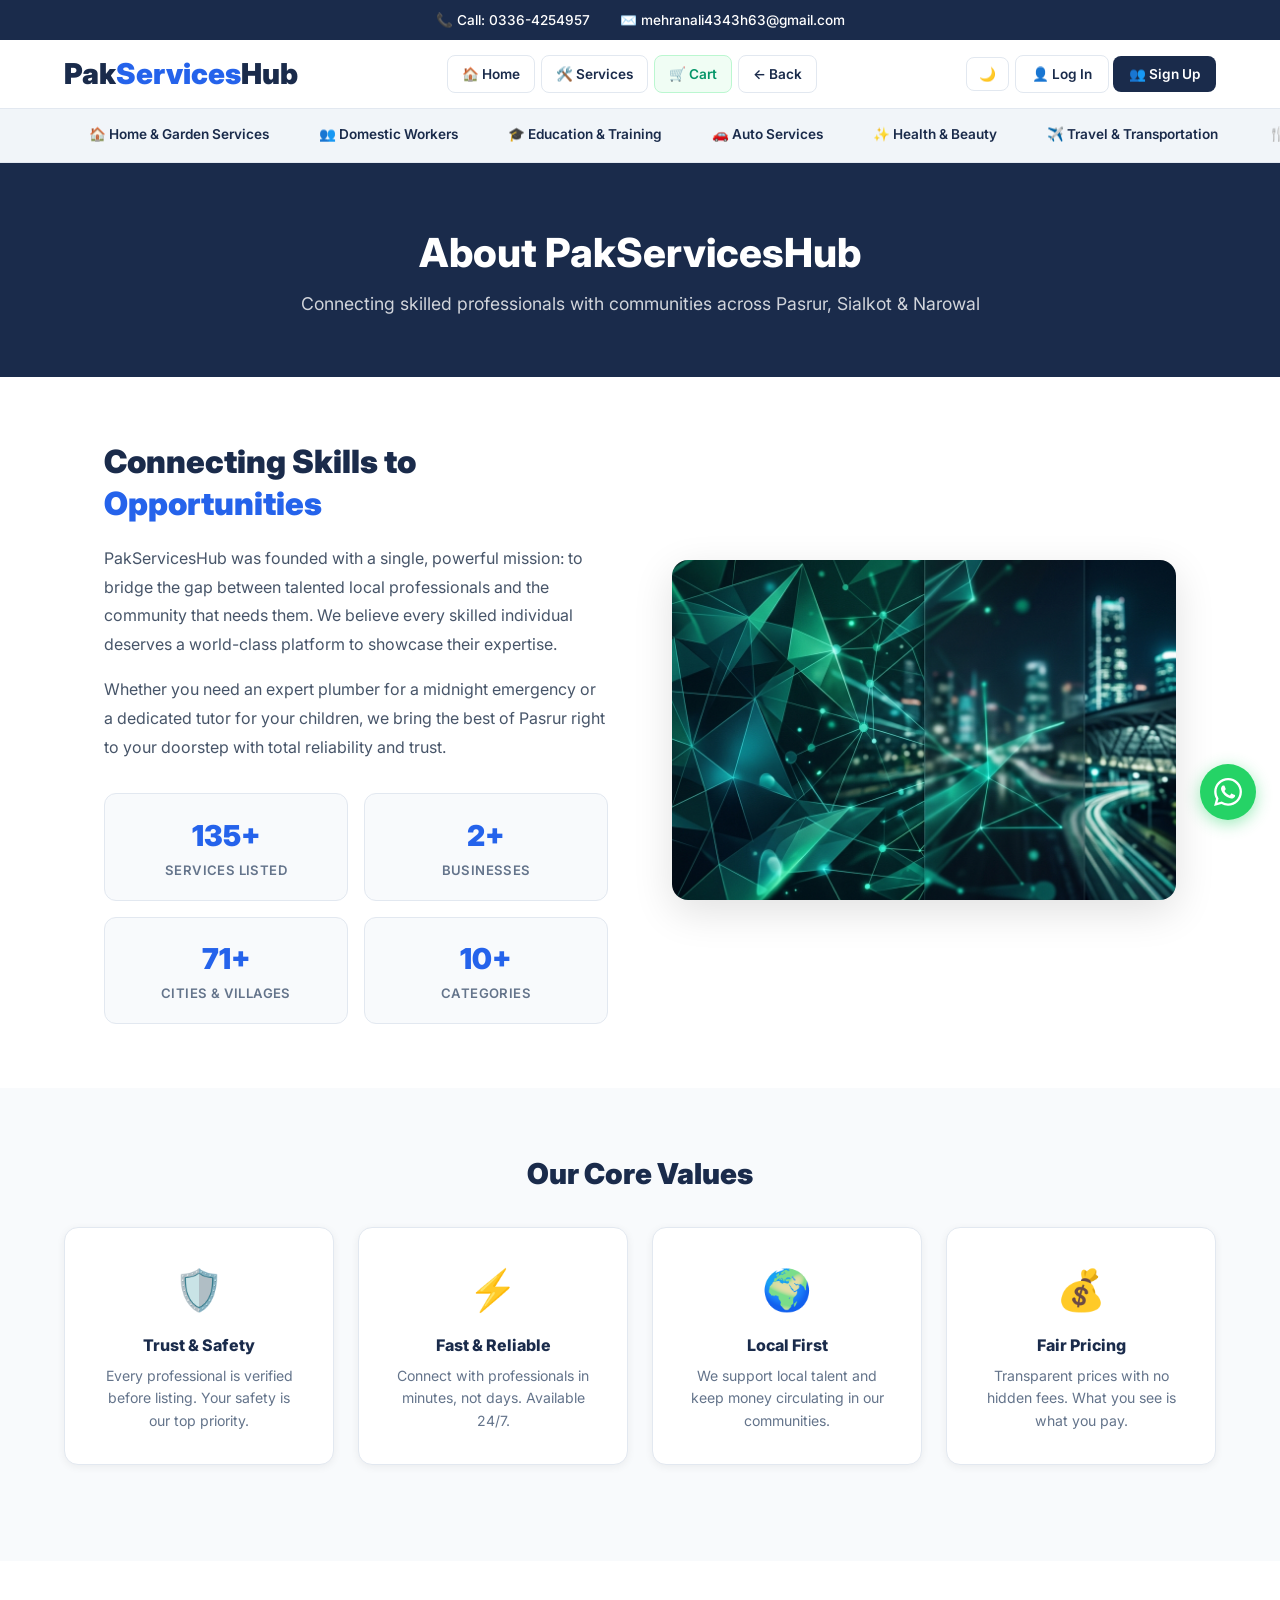
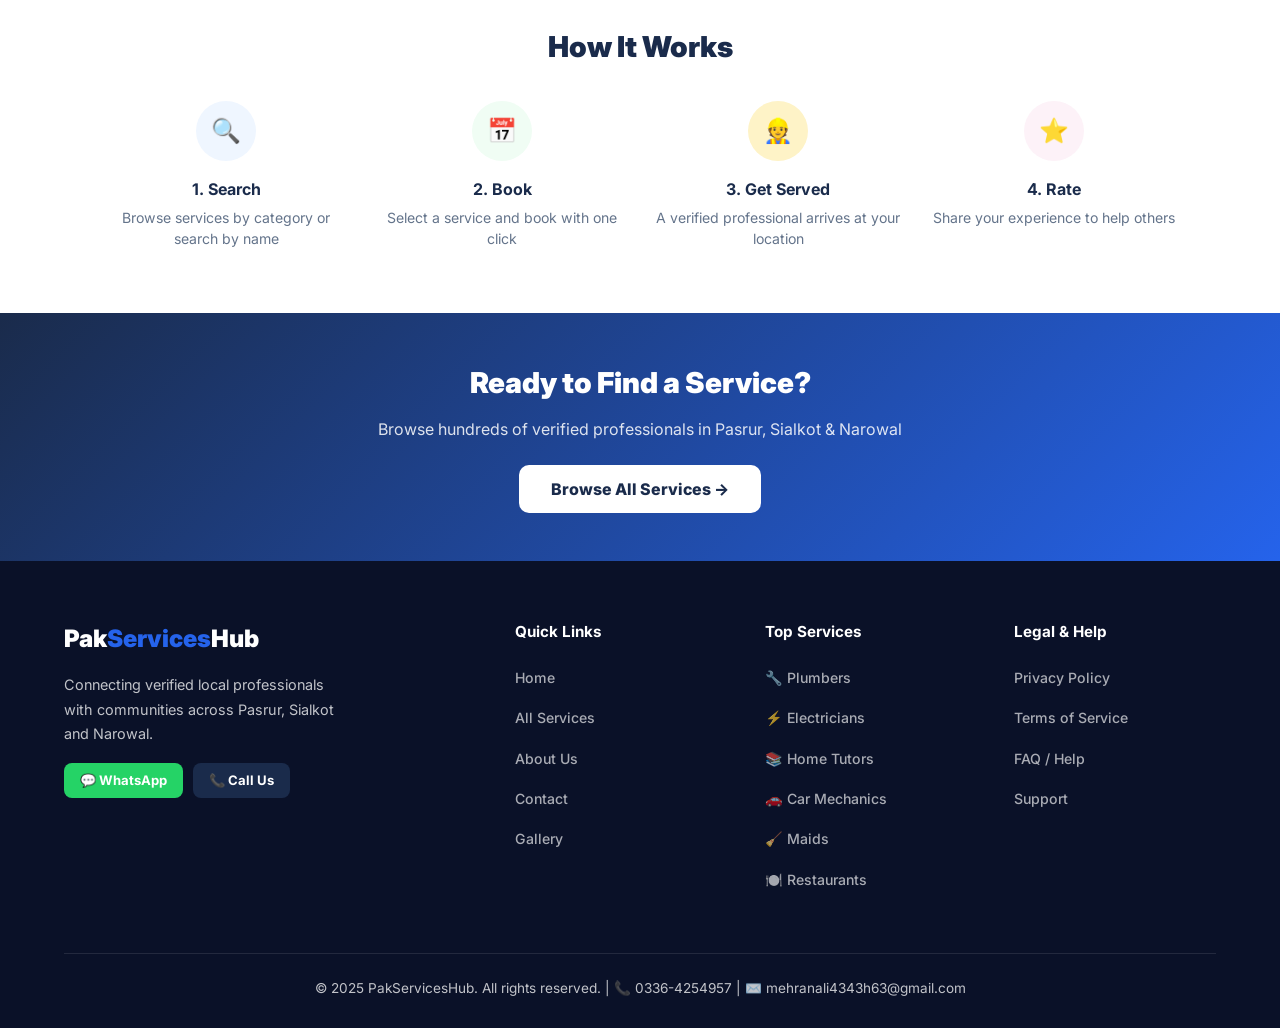
==== commit d208ee55: "second" ====
--- a/pages/about.html
+++ b/pages/about.html
@@ -3,7 +3,7 @@
 <head>
     <meta charset="UTF-8">
     <meta name="viewport" content="width=device-width, initial-scale=1.0">
-    <title>About Us | Pasrur Skill Worker</title>
+    <title>About Us | PakServicesHub</title>
     <link rel="stylesheet" href="../css/style.css">
     <link href="https://fonts.googleapis.com/css2?family=Inter:wght@300;400;600;700;900&display=swap" rel="stylesheet">
 </head>
@@ -11,32 +11,130 @@
     <div id="navbar-placeholder"></div>
 
     <header class="standard-header">
-        <h1>Our Legacy</h1>
-        <p>Empowering skilled professionals and simplifying lives in Pasrur</p>
+        <h1>About PakServicesHub</h1>
+        <p>Connecting skilled professionals with communities across Pasrur, Sialkot &amp; Narowal</p>
     </header>
 
-    <section style="padding: 8rem 5%; background: white;">
-        <div style="display: grid; grid-template-columns: 1fr 1fr; gap: 5rem; align-items: center; max-width: 1400px; margin: 0 auto;">
-            <div class="animate-up">
-                <h2 style="font-size: 3rem; margin-bottom: 2rem; color: var(--secondary)">Connecting Skills to <span style="color: var(--primary)">Opportunities</span></h2>
-                <p style="color: var(--text-muted); font-size: 1.15rem; line-height: 1.8; margin-bottom: 2rem;">Pasrur Skill Worker Hub was founded with a single, powerful mission: to bridge the gap between talented local professionals and the community that needs them. We believe that every skilled individual deserves a world-class platform to showcase their expertise.</p>
-                <p style="color: var(--text-muted); font-size: 1.15rem; line-height: 1.8;">Whether you need an expert plumber for a midnight emergency or a dedicated tutor for your children, we bring the best of Pasrur right to your doorstep with total reliability and trust.</p>
-                
-                <div style="display: grid; grid-template-columns: repeat(3, 1fr); gap: 2rem; margin-top: 4rem;">
-                    <div><h2 style="color: var(--primary); font-size: 3rem;">500+</h2><p style="color: var(--text-muted); font-weight: 600;">Verified Workers</p></div>
-                    <div><h2 style="color: var(--primary); font-size: 3rem;">2k+</h2><p style="color: var(--text-muted); font-weight: 600;">Happy Families</p></div>
-                    <div><h2 style="color: var(--primary); font-size: 3rem;">15+</h2><p style="color: var(--text-muted); font-weight: 600;">Categories</p></div>
+    <!-- Main about section -->
+    <section class="about-section">
+        <div class="about-grid">
+            <div>
+                <h2 class="about-heading">Connecting Skills to <span class="about-heading-accent">Opportunities</span></h2>
+                <p class="about-text">PakServicesHub was founded with a single, powerful mission: to bridge the gap between talented local professionals and the community that needs them. We believe every skilled individual deserves a world-class platform to showcase their expertise.</p>
+                <p class="about-text">Whether you need an expert plumber for a midnight emergency or a dedicated tutor for your children, we bring the best of Pasrur right to your doorstep with total reliability and trust.</p>
+
+                <div class="about-stats">
+                    <div class="about-stat">
+                        <h2 class="about-stat-num" id="stat-services-count">150+</h2>
+                        <p class="about-stat-label">Services Listed</p>
+                    </div>
+                    <div class="about-stat">
+                        <h2 class="about-stat-num" id="stat-biz-count">3+</h2>
+                        <p class="about-stat-label">Businesses</p>
+                    </div>
+                    <div class="about-stat">
+                        <h2 class="about-stat-num" id="stat-cities-count">50+</h2>
+                        <p class="about-stat-label">Cities &amp; Villages</p>
+                    </div>
+                    <div class="about-stat">
+                        <h2 class="about-stat-num">10+</h2>
+                        <p class="about-stat-label">Categories</p>
+                    </div>
                 </div>
             </div>
-            <div class="animate-up">
-                <img src="../sources/hero-bg.jpg" alt="Our Vision" style="width: 100%; border-radius: var(--radius-lg); box-shadow: var(--shadow-lg);">
+            <div>
+                <img src="../sources/hero-bg.jpg" alt="Our Vision" class="about-img">
             </div>
         </div>
+    </section>
+
+    <!-- Values section -->
+    <section style="background:#f8fafc; padding:4rem 5%;">
+        <div style="max-width:1200px; margin:0 auto;">
+            <h2 style="font-size:1.8rem; font-weight:900; color:#1a2b4b; margin-bottom:2rem; text-align:center;">Our Core Values</h2>
+            <div style="display:grid; grid-template-columns:repeat(auto-fit,minmax(220px,1fr)); gap:1.5rem;">
+                <div class="admin-form-card" style="text-align:center;">
+                    <div style="font-size:2.5rem; margin-bottom:0.8rem;">🛡️</div>
+                    <h3 style="color:#1a2b4b; margin-bottom:0.5rem; font-size:1rem;">Trust &amp; Safety</h3>
+                    <p style="color:#64748b; font-size:0.88rem; line-height:1.6;">Every professional is verified before listing. Your safety is our top priority.</p>
+                </div>
+                <div class="admin-form-card" style="text-align:center;">
+                    <div style="font-size:2.5rem; margin-bottom:0.8rem;">⚡</div>
+                    <h3 style="color:#1a2b4b; margin-bottom:0.5rem; font-size:1rem;">Fast &amp; Reliable</h3>
+                    <p style="color:#64748b; font-size:0.88rem; line-height:1.6;">Connect with professionals in minutes, not days. Available 24/7.</p>
+                </div>
+                <div class="admin-form-card" style="text-align:center;">
+                    <div style="font-size:2.5rem; margin-bottom:0.8rem;">🌍</div>
+                    <h3 style="color:#1a2b4b; margin-bottom:0.5rem; font-size:1rem;">Local First</h3>
+                    <p style="color:#64748b; font-size:0.88rem; line-height:1.6;">We support local talent and keep money circulating in our communities.</p>
+                </div>
+                <div class="admin-form-card" style="text-align:center;">
+                    <div style="font-size:2.5rem; margin-bottom:0.8rem;">💰</div>
+                    <h3 style="color:#1a2b4b; margin-bottom:0.5rem; font-size:1rem;">Fair Pricing</h3>
+                    <p style="color:#64748b; font-size:0.88rem; line-height:1.6;">Transparent prices with no hidden fees. What you see is what you pay.</p>
+                </div>
+            </div>
+        </div>
+    </section>
+
+    <!-- How it works -->
+    <section style="padding:4rem 5%; max-width:1200px; margin:0 auto;">
+        <h2 style="font-size:1.8rem; font-weight:900; color:#1a2b4b; margin-bottom:2rem; text-align:center;">How It Works</h2>
+        <div style="display:grid; grid-template-columns:repeat(auto-fit,minmax(200px,1fr)); gap:2rem; text-align:center;">
+            <div>
+                <div style="width:60px;height:60px;background:#eff6ff;border-radius:50%;display:flex;align-items:center;justify-content:center;font-size:1.5rem;margin:0 auto 1rem;">🔍</div>
+                <h4 style="color:#1a2b4b; margin-bottom:0.4rem;">1. Search</h4>
+                <p style="color:#64748b; font-size:0.88rem;">Browse services by category or search by name</p>
+            </div>
+            <div>
+                <div style="width:60px;height:60px;background:#f0fdf4;border-radius:50%;display:flex;align-items:center;justify-content:center;font-size:1.5rem;margin:0 auto 1rem;">📅</div>
+                <h4 style="color:#1a2b4b; margin-bottom:0.4rem;">2. Book</h4>
+                <p style="color:#64748b; font-size:0.88rem;">Select a service and book with one click</p>
+            </div>
+            <div>
+                <div style="width:60px;height:60px;background:#fef3c7;border-radius:50%;display:flex;align-items:center;justify-content:center;font-size:1.5rem;margin:0 auto 1rem;">👷</div>
+                <h4 style="color:#1a2b4b; margin-bottom:0.4rem;">3. Get Served</h4>
+                <p style="color:#64748b; font-size:0.88rem;">A verified professional arrives at your location</p>
+            </div>
+            <div>
+                <div style="width:60px;height:60px;background:#fdf2f8;border-radius:50%;display:flex;align-items:center;justify-content:center;font-size:1.5rem;margin:0 auto 1rem;">⭐</div>
+                <h4 style="color:#1a2b4b; margin-bottom:0.4rem;">4. Rate</h4>
+                <p style="color:#64748b; font-size:0.88rem;">Share your experience to help others</p>
+            </div>
+        </div>
+    </section>
+
+    <!-- CTA -->
+    <section style="background:linear-gradient(135deg,#1a2b4b,#2563eb);padding:3rem 5%;text-align:center;color:white;">
+        <h2 style="font-size:1.8rem;font-weight:900;margin-bottom:0.8rem;">Ready to Find a Service?</h2>
+        <p style="opacity:0.85;margin-bottom:1.5rem;">Browse hundreds of verified professionals in Pasrur, Sialkot &amp; Narowal</p>
+        <a href="services.html" style="background:white;color:#1a2b4b;padding:12px 32px;border-radius:10px;font-weight:800;text-decoration:none;font-size:1rem;display:inline-block;transition:0.2s;">Browse All Services →</a>
     </section>
 
     <div id="footer-placeholder"></div>
 
     <script src="../js/store.js"></script>
+    <script src="../js/cart.js"></script>
     <script src="../js/components.js"></script>
+    <script>
+        document.addEventListener('DOMContentLoaded', () => {
+            try {
+                const catalog = store.getCatalog();
+                let totalSvc = 0;
+                catalog.forEach(c => { totalSvc += c.items.length; });
+                document.getElementById('stat-services-count').textContent = totalSvc + '+';
+                const bizCount = store.getBusinesses().length;
+                document.getElementById('stat-biz-count').textContent = (bizCount || 3) + '+';
+                const loc = store.getLocationData();
+                let villages = 0;
+                loc.cities.forEach(city => {
+                    (city.tehsils||[]).forEach(t => {
+                        (t.unionCouncils||[]).forEach(uc => { villages += (uc.villages||[]).length; });
+                    });
+                });
+                document.getElementById('stat-cities-count').textContent = (loc.cities.length + villages) + '+';
+            } catch(e) {}
+        });
+    </script>
 </body>
 </html>
--- a/css/style.css
+++ b/css/style.css
@@ -2071,12 +2071,16 @@
 /* Service cards grid */
 .home-services-grid {
     display: grid;
-    grid-template-columns: repeat(auto-fill, minmax(220px, 1fr));
+    grid-template-columns: repeat(4, 1fr);
     gap: 1.2rem;
-    padding: 0 5%;
+    padding: 0 5% 2rem;
     max-width: 1400px;
     margin: 0 auto;
 }
+
+@media (max-width: 1200px) { .home-services-grid { grid-template-columns: repeat(3, 1fr); } }
+@media (max-width: 860px)  { .home-services-grid { grid-template-columns: repeat(2, 1fr); } }
+@media (max-width: 520px)  { .home-services-grid { grid-template-columns: repeat(2, 1fr); gap: 0.6rem; } }
 
 .home-svc-card {
     background: white;
@@ -3063,3 +3067,1246 @@
 body.dark-mode .admin-sidebar { background: #0f172a; }
 body.dark-mode .admin-sidebar-logo .logo-text { color: #e2e8f0; }
 body.dark-mode .admin-sidebar-logo .logo-sub { color: rgba(255,255,255,0.4); }
+
+
+/* ══════════════════════════════════════════════════════════════
+   SERVICES PAGE — Category buttons + uniform card grid
+   ══════════════════════════════════════════════════════════════ */
+
+/* Category filter bar */
+.services-page-cats {
+    display: flex;
+    flex-wrap: wrap;
+    gap: 10px;
+    padding: 2rem 5% 1.5rem;
+    max-width: 1400px;
+    margin: 0 auto;
+}
+
+.svc-page-cat-btn {
+    padding: 10px 20px;
+    border-radius: 50px;
+    border: 2px solid #e2e8f0;
+    background: white;
+    color: #475569;
+    font-weight: 700;
+    font-size: 0.88rem;
+    cursor: pointer;
+    transition: all 0.2s;
+    font-family: 'Inter', sans-serif;
+    white-space: nowrap;
+}
+
+.svc-page-cat-btn:hover {
+    border-color: var(--spc-color, #2563eb);
+    color: var(--spc-color, #2563eb);
+    background: #f8fafc;
+    transform: translateY(-1px);
+}
+
+.svc-page-cat-btn.active {
+    background: var(--spc-color, #2563eb);
+    border-color: var(--spc-color, #2563eb);
+    color: white;
+    box-shadow: 0 4px 12px rgba(37,99,235,0.25);
+}
+
+/* Grid wrapper */
+.services-page-grid {
+    max-width: 1400px;
+    margin: 0 auto;
+    padding: 0 5% 5rem;
+}
+
+/* Section heading */
+.svc-page-section-heading {
+    font-size: 1.3rem;
+    font-weight: 800;
+    color: #1a2b4b;
+    margin-bottom: 1.5rem;
+    padding-bottom: 0.8rem;
+    border-bottom: 2px solid #e2e8f0;
+}
+
+/* Cards grid — uniform 4 columns */
+.svc-page-cards {
+    display: grid;
+    grid-template-columns: repeat(4, 1fr);
+    gap: 1.2rem;
+}
+
+@media (max-width: 1200px) { .svc-page-cards { grid-template-columns: repeat(3, 1fr); } }
+@media (max-width: 860px)  { .svc-page-cards { grid-template-columns: repeat(2, 1fr); } }
+@media (max-width: 520px)  { .svc-page-cards { grid-template-columns: repeat(2, 1fr); gap: 0.6rem; } }
+
+/* Individual card */
+.svc-page-card {
+    background: white;
+    border-radius: 14px;
+    border: 1px solid #e2e8f0;
+    overflow: hidden;
+    box-shadow: 0 2px 8px rgba(0,0,0,0.05);
+    transition: transform 0.25s, box-shadow 0.25s;
+    display: flex;
+    flex-direction: column;
+}
+
+.svc-page-card:hover {
+    transform: translateY(-5px);
+    box-shadow: 0 12px 28px rgba(0,0,0,0.12);
+    border-color: #bfdbfe;
+}
+
+/* Image area — fixed height so all cards are same size */
+.svc-page-img {
+    position: relative;
+    width: 100%;
+    height: 150px;
+    background: #f1f5f9;
+    overflow: hidden;
+    flex-shrink: 0;
+}
+
+.svc-page-img img {
+    width: 100%;
+    height: 100%;
+    object-fit: cover;
+    display: block;
+    transition: transform 0.35s;
+}
+
+.svc-page-card:hover .svc-page-img img {
+    transform: scale(1.06);
+}
+
+.svc-page-img-fallback {
+    width: 100%;
+    height: 100%;
+    display: flex;
+    align-items: center;
+    justify-content: center;
+    font-size: 3.5rem;
+    background: #f1f5f9;
+}
+
+/* Category tag badge on image */
+.svc-page-cat-tag {
+    position: absolute;
+    bottom: 8px;
+    left: 8px;
+    background: rgba(26,43,75,0.82);
+    color: white;
+    font-size: 0.7rem;
+    font-weight: 700;
+    padding: 3px 9px;
+    border-radius: 20px;
+    backdrop-filter: blur(4px);
+    white-space: nowrap;
+    max-width: calc(100% - 16px);
+    overflow: hidden;
+    text-overflow: ellipsis;
+}
+
+/* Card body */
+.svc-page-body {
+    padding: 14px 16px;
+    display: flex;
+    flex-direction: column;
+    gap: 6px;
+    flex: 1;
+}
+
+.svc-page-name {
+    font-size: 0.95rem;
+    font-weight: 800;
+    color: #1a2b4b;
+    line-height: 1.3;
+}
+
+.svc-page-price {
+    font-size: 0.85rem;
+    font-weight: 700;
+    color: #059669;
+}
+
+.svc-page-actions {
+    display: flex;
+    gap: 8px;
+    margin-top: auto;
+    padding-top: 8px;
+}
+
+.svc-page-book-btn {
+    flex: 1;
+    padding: 8px 10px;
+    background: #1a2b4b;
+    color: white;
+    border: none;
+    border-radius: 8px;
+    font-size: 0.82rem;
+    font-weight: 700;
+    cursor: pointer;
+    transition: 0.2s;
+    font-family: 'Inter', sans-serif;
+}
+.svc-page-book-btn:hover { background: #2563eb; }
+
+.svc-page-cart-btn {
+    flex: 1;
+    padding: 8px 10px;
+    background: #f0fdf4;
+    color: #059669;
+    border: 1.5px solid #bbf7d0;
+    border-radius: 8px;
+    font-size: 0.82rem;
+    font-weight: 700;
+    cursor: pointer;
+    transition: 0.2s;
+    font-family: 'Inter', sans-serif;
+}
+.svc-page-cart-btn:hover { background: #059669; color: white; border-color: #059669; }
+
+/* Empty / prompt states */
+.svc-page-prompt {
+    text-align: center;
+    padding: 5rem 2rem;
+    color: #94a3b8;
+}
+.svc-page-prompt-icon { font-size: 3rem; margin-bottom: 1rem; }
+.svc-page-prompt-text { font-size: 1.1rem; font-weight: 600; }
+
+.svc-page-empty {
+    text-align: center;
+    padding: 4rem 2rem;
+    color: #94a3b8;
+    font-size: 1rem;
+    font-weight: 600;
+}
+
+/* Dark mode */
+body.dark-mode .svc-page-cat-btn {
+    background: #1e293b;
+    border-color: #334155;
+    color: #94a3b8;
+}
+body.dark-mode .svc-page-cat-btn:hover {
+    background: #334155;
+    color: #e2e8f0;
+}
+body.dark-mode .svc-page-cat-btn.active {
+    background: var(--spc-color, #2563eb);
+    border-color: var(--spc-color, #2563eb);
+    color: white;
+}
+body.dark-mode .svc-page-card {
+    background: #1e293b;
+    border-color: #334155;
+}
+body.dark-mode .svc-page-name { color: #e2e8f0; }
+body.dark-mode .svc-page-section-heading { color: #e2e8f0; border-color: #334155; }
+body.dark-mode .svc-page-img { background: #0f172a; }
+body.dark-mode .svc-page-img-fallback { background: #0f172a; }
+body.dark-mode .svc-page-prompt { color: #475569; }
+
+
+/* ══════════════════════════════════════════════════════════════
+   EDIT BUSINESS MODAL
+   ══════════════════════════════════════════════════════════════ */
+
+.edit-biz-overlay {
+    position: fixed; inset: 0;
+    background: rgba(15,23,42,0.6);
+    z-index: 99999;
+    display: flex; align-items: center; justify-content: center;
+    opacity: 0; transition: opacity 0.25s;
+    padding: 1rem;
+}
+.edit-biz-overlay.open { opacity: 1; }
+
+.edit-biz-card {
+    background: #fff;
+    border-radius: 16px;
+    width: 100%; max-width: 620px;
+    max-height: 90vh;
+    overflow-y: auto;
+    box-shadow: 0 20px 60px rgba(0,0,0,0.25);
+    transform: translateY(24px);
+    transition: transform 0.25s;
+}
+.edit-biz-overlay.open .edit-biz-card { transform: translateY(0); }
+
+.edit-biz-header {
+    display: flex; align-items: center; justify-content: space-between;
+    padding: 1.2rem 1.5rem;
+    border-bottom: 1px solid #e2e8f0;
+}
+.edit-biz-header h3 { margin: 0; font-size: 1.1rem; color: #1e293b; }
+.edit-biz-close {
+    background: none; border: none; font-size: 1.2rem;
+    cursor: pointer; color: #64748b; padding: 4px 8px; border-radius: 6px;
+}
+.edit-biz-close:hover { background: #f1f5f9; color: #ef4444; }
+
+.edit-biz-body { padding: 1.5rem; }
+
+.edit-field-group { display: flex; flex-direction: column; gap: 5px; }
+.edit-field-group label { font-size: 0.82rem; font-weight: 600; color: #475569; }
+.edit-field-full { grid-column: 1 / -1; }
+
+.edit-img-preview-wrap {
+    margin-top: 8px; width: 100px; height: 70px;
+    border-radius: 8px; overflow: hidden; border: 1px solid #e2e8f0;
+}
+.edit-img-preview-wrap img { width: 100%; height: 100%; object-fit: cover; }
+
+.edit-biz-footer {
+    display: flex; justify-content: flex-end; gap: 10px;
+    padding: 1rem 1.5rem; border-top: 1px solid #e2e8f0;
+}
+
+.admin-btn-secondary {
+    background: #f1f5f9; color: #475569;
+    border: 1px solid #cbd5e1;
+    padding: 8px 20px; border-radius: 8px;
+    cursor: pointer; font-weight: 600; font-size: 0.9rem;
+    transition: 0.2s; font-family: 'Inter', sans-serif;
+}
+.admin-btn-secondary:hover { background: #e2e8f0; }
+
+/* Edit + Delete buttons side by side */
+.btn-edit-sm {
+    background: #eff6ff; color: #2563eb;
+    border: 1px solid #bfdbfe;
+    padding: 5px 12px; border-radius: 6px;
+    cursor: pointer; font-size: 0.8rem; font-weight: 600;
+    transition: 0.2s; margin-right: 6px;
+}
+.btn-edit-sm:hover { background: #2563eb; color: white; }
+
+/* ══════════════════════════════════════════════════════════════
+   BUSINESS DETAIL MODAL
+   ══════════════════════════════════════════════════════════════ */
+
+.biz-detail-overlay {
+    position: fixed; inset: 0;
+    background: rgba(15,23,42,0.65);
+    z-index: 99998;
+    display: flex; align-items: center; justify-content: center;
+    opacity: 0; transition: opacity 0.25s;
+    padding: 1rem;
+}
+.biz-detail-overlay.open { opacity: 1; }
+
+.biz-detail-card {
+    background: white;
+    border-radius: 20px;
+    width: 100%; max-width: 500px;
+    overflow: hidden;
+    box-shadow: 0 24px 60px rgba(0,0,0,0.25);
+    transform: translateY(24px);
+    transition: transform 0.25s;
+    position: relative;
+}
+.biz-detail-overlay.open .biz-detail-card { transform: translateY(0); }
+
+.biz-detail-close {
+    position: absolute; top: 12px; right: 12px;
+    background: rgba(0,0,0,0.45); color: white;
+    border: none; border-radius: 50%;
+    width: 32px; height: 32px;
+    font-size: 1rem; cursor: pointer;
+    display: flex; align-items: center; justify-content: center;
+    z-index: 2; transition: 0.2s;
+}
+.biz-detail-close:hover { background: #ef4444; }
+
+.biz-detail-img {
+    position: relative; height: 220px; background: #e2e8f0; overflow: hidden;
+}
+.biz-detail-img img { width: 100%; height: 100%; object-fit: cover; display: block; }
+.biz-detail-img-fallback {
+    width: 100%; height: 100%;
+    display: flex; align-items: center; justify-content: center;
+    font-size: 4rem; background: #f1f5f9;
+}
+.biz-detail-status {
+    position: absolute; top: 12px; left: 12px;
+    padding: 4px 10px; border-radius: 6px;
+    font-size: 0.72rem; font-weight: 800; color: white;
+    background: #ef4444;
+}
+.biz-detail-status.open { background: #059669; }
+.biz-detail-status.busy { background: #f59e0b; }
+
+.biz-detail-body { padding: 1.5rem; }
+.biz-detail-name { font-size: 1.4rem; font-weight: 900; color: #1a2b4b; margin-bottom: 6px; }
+.biz-detail-loc { color: #64748b; font-size: 0.9rem; margin-bottom: 12px; }
+.biz-detail-meta {
+    display: flex; gap: 10px; flex-wrap: wrap; margin-bottom: 14px;
+}
+.biz-detail-cat {
+    background: #eff6ff; color: #2563eb;
+    padding: 4px 12px; border-radius: 20px;
+    font-size: 0.8rem; font-weight: 700;
+}
+.biz-detail-rating { font-size: 0.9rem; font-weight: 600; color: #1a2b4b; }
+.biz-detail-desc { color: #475569; font-size: 0.9rem; line-height: 1.6; margin-bottom: 16px; }
+
+.biz-detail-actions { display: flex; gap: 10px; flex-wrap: wrap; }
+.biz-detail-btn {
+    flex: 1; padding: 10px 16px; border-radius: 10px;
+    font-size: 0.88rem; font-weight: 700; cursor: pointer;
+    text-align: center; text-decoration: none;
+    display: flex; align-items: center; justify-content: center; gap: 6px;
+    transition: 0.2s; font-family: 'Inter', sans-serif; border: none;
+    min-width: 120px;
+}
+.biz-detail-map { background: #eff6ff; color: #2563eb; }
+.biz-detail-map:hover { background: #2563eb; color: white; }
+.biz-detail-vid { background: #fef2f2; color: #ef4444; }
+.biz-detail-vid:hover { background: #ef4444; color: white; }
+
+/* ══════════════════════════════════════════════════════════════
+   HOME PAGE — Category prompt & grid fix
+   ══════════════════════════════════════════════════════════════ */
+
+.home-cat-prompt {
+    text-align: center;
+    padding: 4rem 2rem;
+    color: #94a3b8;
+    grid-column: 1 / -1;
+}
+.home-cat-prompt-icon { font-size: 2.5rem; margin-bottom: 0.8rem; }
+.home-cat-prompt-text { font-size: 1rem; font-weight: 600; }
+
+/* Fix image fallback inside home-svc-img */
+.home-svc-img-fallback {
+    width: 100%; height: 100%;
+    display: flex; align-items: center; justify-content: center;
+    font-size: 3rem; background: #f1f5f9;
+}
+
+/* ══════════════════════════════════════════════════════════════
+   MOBILE RESPONSIVE — Admin Dashboard
+   ══════════════════════════════════════════════════════════════ */
+
+@media (max-width: 900px) {
+    .admin-layout { flex-direction: column; }
+
+    .admin-sidebar {
+        width: 100%;
+        height: auto;
+        position: relative;
+        flex-direction: row;
+        flex-wrap: wrap;
+        padding: 1rem;
+        gap: 4px;
+    }
+
+    .admin-sidebar-logo { display: none; }
+
+    .admin-sidebar-item {
+        padding: 8px 14px;
+        font-size: 0.82rem;
+    }
+
+    .admin-sidebar-footer {
+        margin-top: 0;
+        display: flex;
+        gap: 4px;
+    }
+
+    .admin-main { padding: 1.2rem; }
+
+    .admin-stats-row { grid-template-columns: repeat(2, 1fr); }
+
+    .admin-form-grid { grid-template-columns: 1fr; }
+
+    .edit-biz-card { max-width: 100%; }
+}
+
+@media (max-width: 520px) {
+    .admin-stats-row { grid-template-columns: 1fr 1fr; gap: 0.8rem; }
+    .admin-stat-num { font-size: 1.6rem; }
+    .admin-list-row { flex-wrap: wrap; gap: 8px; }
+    .admin-list-actions { width: 100%; justify-content: flex-end; display: flex; }
+}
+
+/* ══════════════════════════════════════════════════════════════
+   MOBILE RESPONSIVE — General
+   ══════════════════════════════════════════════════════════════ */
+
+@media (max-width: 768px) {
+    .hero-pak h1 { font-size: 2.2rem; }
+    .hero-pak p  { font-size: 1rem; }
+
+    .search-box-pak {
+        flex-direction: column;
+        gap: 4px;
+        padding: 10px;
+    }
+    .search-field { border-right: none; border-bottom: 1px solid #e2e8f0; }
+    .search-field:last-of-type { border-bottom: none; }
+    .btn-search-pak { width: 100%; height: 46px; border-radius: 8px; }
+
+    .nav-wrapper { padding: 12px 4%; }
+    .logo { font-size: 1.4rem; }
+    .nav-btns { gap: 8px; }
+    .btn-login, .btn-signup { padding: 8px 14px; font-size: 0.82rem; }
+
+    .business-grid { padding: 0 4% 60px; }
+    .business-card { min-width: 280px; }
+
+    .biz-detail-card { border-radius: 14px; }
+    .biz-detail-img  { height: 180px; }
+}
+
+
+/* ══════════════════════════════════════════════════════════════
+   BUSINESS VIDEO MODAL (was missing — added now)
+   ══════════════════════════════════════════════════════════════ */
+
+.biz-video-modal-overlay {
+    position: fixed; inset: 0;
+    background: rgba(0,0,0,0.88);
+    z-index: 999999;
+    display: flex; align-items: center; justify-content: center;
+    opacity: 0; visibility: hidden;
+    transition: opacity 0.25s, visibility 0.25s;
+    padding: 1rem;
+}
+.biz-video-modal-overlay.open {
+    opacity: 1; visibility: visible;
+}
+
+.biz-video-modal-card {
+    background: #0f172a;
+    border-radius: 16px;
+    width: 100%; max-width: 860px;
+    overflow: hidden;
+    box-shadow: 0 30px 80px rgba(0,0,0,0.6);
+    transform: scale(0.95);
+    transition: transform 0.25s;
+}
+.biz-video-modal-overlay.open .biz-video-modal-card {
+    transform: scale(1);
+}
+
+.biz-video-modal-header {
+    display: flex; align-items: center; justify-content: space-between;
+    padding: 14px 20px;
+    background: #1e293b;
+    color: white;
+    font-weight: 700; font-size: 1rem;
+}
+
+.biz-video-close {
+    background: rgba(255,255,255,0.1);
+    border: none; color: white;
+    width: 32px; height: 32px; border-radius: 50%;
+    font-size: 1rem; cursor: pointer;
+    display: flex; align-items: center; justify-content: center;
+    transition: 0.2s;
+}
+.biz-video-close:hover { background: #ef4444; }
+
+.biz-video-frame {
+    position: relative;
+    width: 100%;
+    padding-bottom: 56.25%; /* 16:9 */
+    background: #000;
+}
+.biz-video-frame iframe {
+    position: absolute; inset: 0;
+    width: 100%; height: 100%;
+    border: none;
+}
+
+/* Video badge on business card image */
+.biz-video-badge {
+    position: absolute;
+    bottom: 10px; right: 10px;
+    background: rgba(239,68,68,0.92);
+    color: white;
+    padding: 5px 12px;
+    border-radius: 20px;
+    font-size: 0.75rem;
+    font-weight: 700;
+    cursor: pointer;
+    transition: 0.2s;
+    backdrop-filter: blur(4px);
+}
+.biz-video-badge:hover { background: #ef4444; transform: scale(1.05); }
+
+/* Business card video/map buttons */
+.btn-biz-map  { background: #eff6ff; color: #2563eb; }
+.btn-biz-map:hover  { background: #2563eb; color: white; }
+.btn-biz-vid  { background: #fef2f2; color: #ef4444; }
+.btn-biz-vid:hover  { background: #ef4444; color: white; }
+
+/* ══════════════════════════════════════════════════════════════
+   SERVICES PAGE — Compact grid, less scrolling
+   ══════════════════════════════════════════════════════════════ */
+
+/* Services page grid — compact */
+.services-page-grid {
+    max-width: 1400px;
+    margin: 0 auto;
+    padding: 0 5% 5rem;
+}
+
+
+/* ══════════════════════════════════════════════════════════════
+   CONTACT PAGE — Inline success state
+   ══════════════════════════════════════════════════════════════ */
+
+.contact-success {
+    text-align: center;
+    padding: 2rem 1rem;
+}
+.contact-success-icon { font-size: 3rem; margin-bottom: 1rem; }
+.contact-success h3 { font-size: 1.4rem; font-weight: 800; color: #059669; margin-bottom: 0.5rem; }
+.contact-success p  { color: #64748b; font-size: 0.95rem; }
+
+/* ══════════════════════════════════════════════════════════════
+   FAQ PAGE — Accordion animation
+   ══════════════════════════════════════════════════════════════ */
+
+.faq-answer {
+    max-height: 0;
+    overflow: hidden;
+    transition: max-height 0.35s ease, padding 0.2s;
+    padding: 0 1.8rem;
+    color: #475569;
+    font-size: 0.95rem;
+    line-height: 1.7;
+}
+
+.faq-item.open .faq-answer {
+    padding: 0 1.8rem 1.2rem;
+}
+
+.faq-question {
+    display: flex;
+    justify-content: space-between;
+    align-items: center;
+    cursor: pointer;
+    user-select: none;
+}
+
+.faq-icon {
+    font-size: 1.4rem;
+    font-weight: 300;
+    color: #2563eb;
+    flex-shrink: 0;
+    transition: transform 0.25s;
+    line-height: 1;
+}
+
+.faq-item.open .faq-icon {
+    transform: rotate(45deg);
+}
+
+.faq-item.open .faq-question {
+    color: #2563eb;
+}
+
+/* ══════════════════════════════════════════════════════════════
+   FOOTER — Social buttons
+   ══════════════════════════════════════════════════════════════ */
+
+.footer-social {
+    display: flex;
+    gap: 10px;
+    margin-top: 1rem;
+    flex-wrap: wrap;
+}
+
+.footer-social-btn {
+    padding: 8px 16px;
+    border-radius: 8px;
+    font-size: 0.82rem;
+    font-weight: 700;
+    text-decoration: none;
+    transition: 0.2s;
+    display: inline-flex;
+    align-items: center;
+    gap: 6px;
+}
+
+.footer-wa   { background: #25d366; color: white; }
+.footer-wa:hover { background: #1ebe5d; }
+.footer-call { background: #1a2b4b; color: white; }
+.footer-call:hover { background: #2563eb; }
+
+/* ══════════════════════════════════════════════════════════════
+   FLOATING WHATSAPP BUTTON
+   ══════════════════════════════════════════════════════════════ */
+
+.float-wa {
+    position: fixed;
+    bottom: 80px;
+    right: 24px;
+    width: 56px;
+    height: 56px;
+    background: #25d366;
+    border-radius: 50%;
+    display: flex;
+    align-items: center;
+    justify-content: center;
+    box-shadow: 0 4px 16px rgba(37,211,102,0.45);
+    z-index: 9990;
+    transition: transform 0.2s, box-shadow 0.2s;
+    text-decoration: none;
+}
+.float-wa:hover {
+    transform: scale(1.1);
+    box-shadow: 0 6px 24px rgba(37,211,102,0.6);
+}
+
+/* ══════════════════════════════════════════════════════════════
+   BACK TO TOP BUTTON
+   ══════════════════════════════════════════════════════════════ */
+
+.back-to-top {
+    position: fixed;
+    bottom: 24px;
+    right: 24px;
+    width: 44px;
+    height: 44px;
+    background: #1a2b4b;
+    color: white;
+    border: none;
+    border-radius: 50%;
+    font-size: 1.2rem;
+    font-weight: 700;
+    cursor: pointer;
+    z-index: 9989;
+    opacity: 0;
+    transform: translateY(10px);
+    transition: opacity 0.3s, transform 0.3s;
+    box-shadow: 0 4px 12px rgba(0,0,0,0.2);
+    display: flex;
+    align-items: center;
+    justify-content: center;
+}
+.back-to-top.visible {
+    opacity: 1;
+    transform: translateY(0);
+}
+.back-to-top:hover { background: #2563eb; }
+
+/* ══════════════════════════════════════════════════════════════
+   SERVICES PAGE — grid container fix
+   ══════════════════════════════════════════════════════════════ */
+
+.services-page-grid {
+    max-width: 1400px;
+    margin: 0 auto;
+    padding: 0 5% 5rem;
+}
+
+/* Ensure svc-page-cards is always a proper grid */
+.svc-page-cards {
+    display: grid !important;
+    grid-template-columns: repeat(4, 1fr) !important;
+    gap: 1.2rem !important;
+}
+
+@media (max-width: 1200px) { .svc-page-cards { grid-template-columns: repeat(3, 1fr) !important; } }
+@media (max-width: 860px)  { .svc-page-cards { grid-template-columns: repeat(2, 1fr) !important; } }
+@media (max-width: 520px)  { .svc-page-cards { grid-template-columns: repeat(2, 1fr) !important; gap: 0.6rem !important; } }
+
+
+/* ══════════════════════════════════════════════════════════════
+   LEGAL PAGES — Privacy Policy & Terms of Service
+   ══════════════════════════════════════════════════════════════ */
+
+.legal-page {
+    max-width: 860px;
+    margin: 0 auto;
+    padding: 3rem 5% 5rem;
+}
+
+.legal-date {
+    color: #94a3b8;
+    font-size: 0.85rem;
+    font-weight: 600;
+    margin-bottom: 1.5rem;
+    display: block;
+}
+
+.legal-intro {
+    background: #eff6ff;
+    border-left: 4px solid #2563eb;
+    border-radius: 0 10px 10px 0;
+    padding: 1rem 1.4rem;
+    color: #1e40af;
+    font-size: 0.95rem;
+    font-weight: 500;
+    line-height: 1.7;
+    margin-bottom: 2.5rem;
+}
+
+.legal-heading {
+    font-size: 1.15rem;
+    font-weight: 800;
+    color: #1a2b4b;
+    margin: 2rem 0 0.7rem;
+    padding-bottom: 0.4rem;
+    border-bottom: 1px solid #e2e8f0;
+}
+
+.legal-text {
+    color: #475569;
+    font-size: 0.95rem;
+    line-height: 1.8;
+    margin-bottom: 0.8rem;
+}
+
+.legal-list {
+    color: #475569;
+    font-size: 0.95rem;
+    line-height: 1.8;
+    padding-left: 1.5rem;
+    margin-bottom: 1rem;
+}
+
+.legal-list li {
+    margin-bottom: 0.4rem;
+}
+
+.legal-contact-box {
+    background: #f8fafc;
+    border: 1px solid #e2e8f0;
+    border-radius: 12px;
+    padding: 1.2rem 1.5rem;
+    margin-top: 0.8rem;
+    display: flex;
+    flex-direction: column;
+    gap: 6px;
+}
+
+.legal-contact-box p {
+    color: #1a2b4b;
+    font-size: 0.95rem;
+    font-weight: 600;
+    margin: 0;
+}
+
+/* Dark mode */
+body.dark-mode .legal-intro { background: #1e3a5f; border-color: #3b82f6; color: #93c5fd; }
+body.dark-mode .legal-heading { color: #e2e8f0; border-color: #334155; }
+body.dark-mode .legal-text,
+body.dark-mode .legal-list { color: #94a3b8; }
+body.dark-mode .legal-contact-box { background: #1e293b; border-color: #334155; }
+body.dark-mode .legal-contact-box p { color: #e2e8f0; }
+
+
+/* ══════════════════════════════════════════════════════════════
+   FOOTER — link hover only (no structural changes)
+   ══════════════════════════════════════════════════════════════ */
+
+.footer-col a {
+    color: rgba(255,255,255,0.65);
+    text-decoration: none;
+    font-size: 0.88rem;
+    font-weight: 500;
+    padding: 4px 0;
+    display: block;
+    transition: color 0.2s, padding-left 0.2s;
+}
+
+.footer-col a:hover {
+    color: white;
+    padding-left: 4px;
+}
+
+
+/* ══════════════════════════════════════════════════════════════
+   ABOUT PAGE
+   ══════════════════════════════════════════════════════════════ */
+
+.about-section {
+    padding: 4rem 5%;
+    max-width: 1200px;
+    margin: 0 auto;
+}
+
+.about-grid {
+    display: grid;
+    grid-template-columns: 1fr 1fr;
+    gap: 4rem;
+    align-items: center;
+}
+
+@media (max-width: 768px) { .about-grid { grid-template-columns: 1fr; gap: 2rem; } }
+
+.about-heading {
+    font-size: 2rem;
+    font-weight: 900;
+    color: #1a2b4b;
+    margin-bottom: 1.2rem;
+    line-height: 1.3;
+}
+
+.about-heading-accent { color: #2563eb; }
+
+.about-text {
+    color: #475569;
+    font-size: 1rem;
+    line-height: 1.8;
+    margin-bottom: 1rem;
+}
+
+.about-img {
+    width: 100%;
+    border-radius: 16px;
+    object-fit: cover;
+    height: 340px;
+    box-shadow: 0 12px 40px rgba(0,0,0,0.12);
+}
+
+.about-stats {
+    display: grid;
+    grid-template-columns: repeat(2, 1fr);
+    gap: 1rem;
+    margin-top: 2rem;
+}
+
+.about-stat {
+    background: #f8fafc;
+    border: 1px solid #e2e8f0;
+    border-radius: 12px;
+    padding: 1.2rem;
+    text-align: center;
+}
+
+.about-stat-num {
+    font-size: 1.8rem;
+    font-weight: 900;
+    color: #2563eb;
+    margin-bottom: 4px;
+}
+
+.about-stat-label {
+    font-size: 0.82rem;
+    color: #64748b;
+    font-weight: 600;
+    text-transform: uppercase;
+    letter-spacing: 0.4px;
+}
+
+/* ══════════════════════════════════════════════════════════════
+   CONTACT PAGE
+   ══════════════════════════════════════════════════════════════ */
+
+.contact-grid {
+    display: grid;
+    grid-template-columns: 1fr 1.4fr;
+    gap: 3rem;
+    max-width: 1100px;
+    margin: 0 auto;
+    padding: 4rem 5%;
+    align-items: start;
+}
+
+@media (max-width: 768px) { .contact-grid { grid-template-columns: 1fr; gap: 2rem; } }
+
+.contact-heading {
+    font-size: 1.6rem;
+    font-weight: 800;
+    color: #1a2b4b;
+    margin-bottom: 0.5rem;
+}
+
+.contact-sub {
+    color: #64748b;
+    font-size: 0.95rem;
+    margin-bottom: 2rem;
+}
+
+.contact-info-item {
+    display: flex;
+    flex-direction: column;
+    gap: 3px;
+    margin-bottom: 1.4rem;
+    padding: 1rem 1.2rem;
+    background: #f8fafc;
+    border-radius: 10px;
+    border: 1px solid #e2e8f0;
+}
+
+.contact-info-label {
+    font-size: 0.78rem;
+    font-weight: 700;
+    color: #2563eb;
+    text-transform: uppercase;
+    letter-spacing: 0.5px;
+    margin: 0;
+}
+
+.contact-info-item p {
+    color: #1a2b4b;
+    font-size: 0.95rem;
+    font-weight: 600;
+    margin: 0;
+}
+
+.contact-form-card {
+    background: white;
+    border-radius: 16px;
+    padding: 2rem;
+    box-shadow: 0 4px 20px rgba(0,0,0,0.08);
+    border: 1px solid #e2e8f0;
+}
+
+/* Quick contact buttons on contact page */
+.contact-quick-btns {
+    display: flex;
+    gap: 10px;
+    margin-top: 1.5rem;
+    flex-wrap: wrap;
+}
+
+.contact-quick-btn {
+    display: inline-flex;
+    align-items: center;
+    gap: 8px;
+    padding: 10px 18px;
+    border-radius: 10px;
+    font-size: 0.88rem;
+    font-weight: 700;
+    text-decoration: none;
+    transition: 0.2s;
+}
+
+.contact-quick-btn-wa {
+    background: #25d366;
+    color: white;
+}
+.contact-quick-btn-wa:hover { background: #1ebe5d; transform: translateY(-2px); }
+
+.contact-quick-btn-email {
+    background: #eff6ff;
+    color: #2563eb;
+    border: 1px solid #bfdbfe;
+}
+.contact-quick-btn-email:hover { background: #2563eb; color: white; transform: translateY(-2px); }
+
+/* Dark mode */
+body.dark-mode .about-stat { background: #1e293b; border-color: #334155; }
+body.dark-mode .about-stat-label { color: #94a3b8; }
+body.dark-mode .about-heading { color: #e2e8f0; }
+body.dark-mode .about-text { color: #94a3b8; }
+body.dark-mode .contact-info-item { background: #1e293b; border-color: #334155; }
+body.dark-mode .contact-info-item p { color: #e2e8f0; }
+body.dark-mode .contact-heading { color: #e2e8f0; }
+body.dark-mode .contact-form-card { background: #1e293b; border-color: #334155; }
+
+
+/* ══════════════════════════════════════════════════════════════
+   TESTIMONIALS — New card design
+   ══════════════════════════════════════════════════════════════ */
+
+.test-grid {
+    display: grid;
+    grid-template-columns: repeat(auto-fill, minmax(300px, 1fr));
+    gap: 1.5rem;
+    padding: 0 5% 5rem;
+    max-width: 1400px;
+    margin: 0 auto;
+}
+
+/* Individual testimonial card */
+.test-card {
+    background: white;
+    border-radius: 16px;
+    border: 1px solid #e2e8f0;
+    overflow: hidden;
+    box-shadow: 0 2px 10px rgba(0,0,0,0.06);
+    transition: transform 0.25s, box-shadow 0.25s;
+}
+.test-card:hover {
+    transform: translateY(-4px);
+    box-shadow: 0 10px 28px rgba(0,0,0,0.1);
+}
+
+/* Video thumbnail area */
+.test-video-wrap {
+    position: relative;
+    width: 100%;
+    height: 200px;
+    background: #0f172a;
+    overflow: hidden;
+}
+
+.test-thumb-overlay {
+    position: relative;
+    width: 100%;
+    height: 100%;
+}
+
+.test-thumb-overlay img {
+    width: 100%;
+    height: 100%;
+    object-fit: cover;
+    opacity: 0.75;
+    display: block;
+}
+
+.test-play-btn {
+    position: absolute;
+    top: 50%; left: 50%;
+    transform: translate(-50%, -50%);
+    width: 60px; height: 60px;
+    background: rgba(239,68,68,0.92);
+    border: none; border-radius: 50%;
+    color: white; font-size: 1.4rem;
+    cursor: pointer;
+    display: flex; align-items: center; justify-content: center;
+    transition: 0.2s;
+    box-shadow: 0 4px 16px rgba(239,68,68,0.5);
+}
+.test-play-btn:hover {
+    background: #ef4444;
+    transform: translate(-50%, -50%) scale(1.1);
+}
+
+.test-duration-badge {
+    position: absolute;
+    bottom: 8px; right: 8px;
+    background: rgba(0,0,0,0.7);
+    color: white;
+    font-size: 0.72rem;
+    font-weight: 700;
+    padding: 3px 8px;
+    border-radius: 4px;
+}
+
+.test-no-video {
+    width: 100%; height: 100%;
+    background: linear-gradient(135deg, #1a2b4b, #2563eb);
+    display: flex; align-items: center; justify-content: center;
+}
+
+.test-avatar-big {
+    width: 70px; height: 70px;
+    background: rgba(255,255,255,0.2);
+    border-radius: 50%;
+    color: white;
+    font-size: 2rem;
+    font-weight: 900;
+    display: flex; align-items: center; justify-content: center;
+}
+
+/* Card body */
+.test-body {
+    padding: 1.2rem;
+}
+
+.test-stars {
+    color: #f59e0b;
+    font-size: 1rem;
+    letter-spacing: 2px;
+    margin-bottom: 8px;
+}
+
+.test-quote {
+    color: #475569;
+    font-size: 0.9rem;
+    line-height: 1.6;
+    font-style: italic;
+    margin-bottom: 1rem;
+    display: -webkit-box;
+    -webkit-line-clamp: 3;
+    -webkit-box-orient: vertical;
+    overflow: hidden;
+}
+
+.test-user-row {
+    display: flex;
+    align-items: center;
+    gap: 10px;
+}
+
+.test-avatar {
+    width: 38px; height: 38px;
+    background: linear-gradient(135deg, #1a2b4b, #2563eb);
+    border-radius: 50%;
+    color: white;
+    font-size: 1rem;
+    font-weight: 800;
+    display: flex; align-items: center; justify-content: center;
+    flex-shrink: 0;
+}
+
+.test-name {
+    font-weight: 700;
+    font-size: 0.9rem;
+    color: #1a2b4b;
+}
+
+.test-loc {
+    font-size: 0.78rem;
+    color: #64748b;
+}
+
+.test-service-tag {
+    display: inline-block;
+    margin-top: 8px;
+    background: #eff6ff;
+    color: #2563eb;
+    font-size: 0.75rem;
+    font-weight: 700;
+    padding: 3px 10px;
+    border-radius: 20px;
+}
+
+/* Empty state */
+.test-empty-state {
+    grid-column: 1 / -1;
+    text-align: center;
+    padding: 4rem 2rem;
+    background: #f8fafc;
+    border-radius: 16px;
+    border: 2px dashed #e2e8f0;
+}
+.test-empty-icon { font-size: 3rem; margin-bottom: 1rem; }
+.test-empty-state h3 { font-size: 1.3rem; font-weight: 800; color: #1a2b4b; margin-bottom: 0.5rem; }
+.test-empty-state p  { color: #64748b; font-size: 0.95rem; line-height: 1.6; margin-bottom: 1.5rem; }
+.test-empty-cta {
+    display: inline-block;
+    background: #1a2b4b;
+    color: white;
+    padding: 10px 24px;
+    border-radius: 10px;
+    font-weight: 700;
+    text-decoration: none;
+    font-size: 0.9rem;
+    transition: 0.2s;
+}
+.test-empty-cta:hover { background: #2563eb; }
+
+/* Dark mode */
+body.dark-mode .test-card { background: #1e293b; border-color: #334155; }
+body.dark-mode .test-name { color: #e2e8f0; }
+body.dark-mode .test-quote { color: #94a3b8; }
+body.dark-mode .test-empty-state { background: #1e293b; border-color: #334155; }
+body.dark-mode .test-empty-state h3 { color: #e2e8f0; }
+
+
+/* Testimonial inline iframe (video plays directly in card) */
+.test-iframe-wrap {
+    position: relative;
+    width: 100%;
+    height: 100%;
+}
+.test-iframe-wrap iframe {
+    position: absolute;
+    top: 0; left: 0;
+    width: 100%;
+    height: 100%;
+    border: none;
+    display: block;
+}
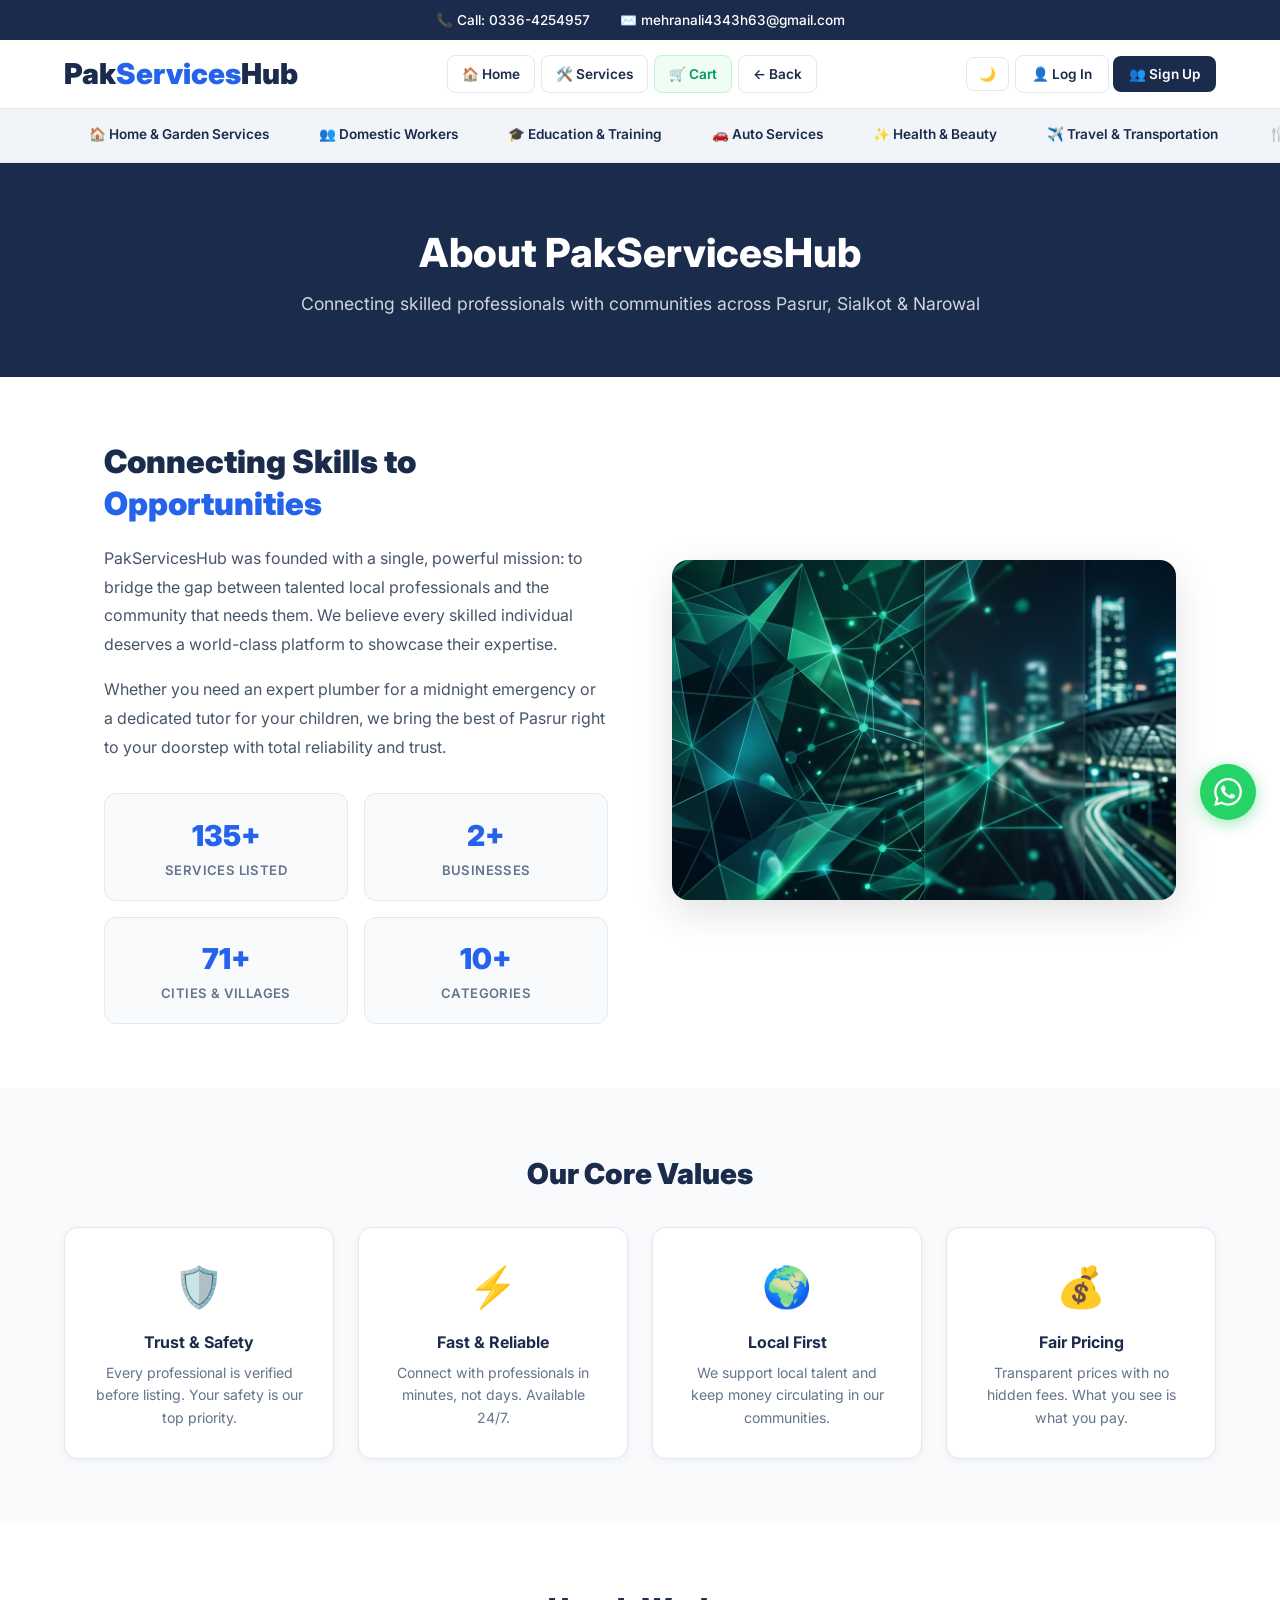
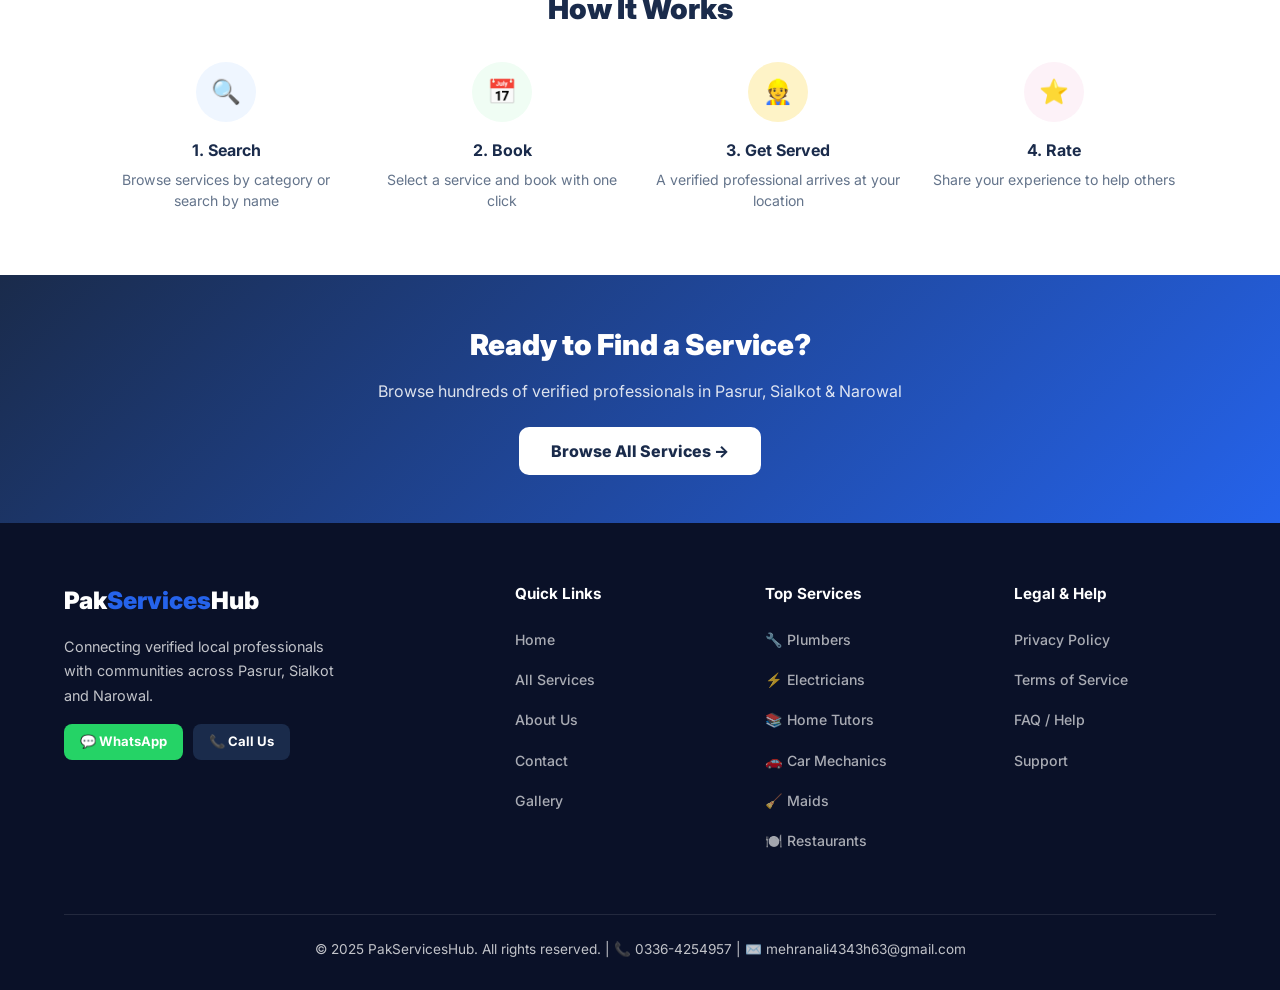
==== commit eb228b29: "Major improvements: services grid fix, testimonials, TikTok video modal, inline CSS cleanup, contact" ====
--- a/pages/about.html
+++ b/pages/about.html
@@ -22,7 +22,6 @@
                 <h2 class="about-heading">Connecting Skills to <span class="about-heading-accent">Opportunities</span></h2>
                 <p class="about-text">PakServicesHub was founded with a single, powerful mission: to bridge the gap between talented local professionals and the community that needs them. We believe every skilled individual deserves a world-class platform to showcase their expertise.</p>
                 <p class="about-text">Whether you need an expert plumber for a midnight emergency or a dedicated tutor for your children, we bring the best of Pasrur right to your doorstep with total reliability and trust.</p>
-
                 <div class="about-stats">
                     <div class="about-stat">
                         <h2 class="about-stat-num" id="stat-services-count">150+</h2>
@@ -49,66 +48,66 @@
     </section>
 
     <!-- Values section -->
-    <section style="background:#f8fafc; padding:4rem 5%;">
-        <div style="max-width:1200px; margin:0 auto;">
-            <h2 style="font-size:1.8rem; font-weight:900; color:#1a2b4b; margin-bottom:2rem; text-align:center;">Our Core Values</h2>
-            <div style="display:grid; grid-template-columns:repeat(auto-fit,minmax(220px,1fr)); gap:1.5rem;">
-                <div class="admin-form-card" style="text-align:center;">
-                    <div style="font-size:2.5rem; margin-bottom:0.8rem;">🛡️</div>
-                    <h3 style="color:#1a2b4b; margin-bottom:0.5rem; font-size:1rem;">Trust &amp; Safety</h3>
-                    <p style="color:#64748b; font-size:0.88rem; line-height:1.6;">Every professional is verified before listing. Your safety is our top priority.</p>
+    <section class="about-values-section">
+        <div class="about-values-inner">
+            <h2 class="about-section-title">Our Core Values</h2>
+            <div class="about-values-grid">
+                <div class="about-value-card">
+                    <div class="about-value-icon">🛡️</div>
+                    <h3 class="about-value-title">Trust &amp; Safety</h3>
+                    <p class="about-value-text">Every professional is verified before listing. Your safety is our top priority.</p>
                 </div>
-                <div class="admin-form-card" style="text-align:center;">
-                    <div style="font-size:2.5rem; margin-bottom:0.8rem;">⚡</div>
-                    <h3 style="color:#1a2b4b; margin-bottom:0.5rem; font-size:1rem;">Fast &amp; Reliable</h3>
-                    <p style="color:#64748b; font-size:0.88rem; line-height:1.6;">Connect with professionals in minutes, not days. Available 24/7.</p>
+                <div class="about-value-card">
+                    <div class="about-value-icon">⚡</div>
+                    <h3 class="about-value-title">Fast &amp; Reliable</h3>
+                    <p class="about-value-text">Connect with professionals in minutes, not days. Available 24/7.</p>
                 </div>
-                <div class="admin-form-card" style="text-align:center;">
-                    <div style="font-size:2.5rem; margin-bottom:0.8rem;">🌍</div>
-                    <h3 style="color:#1a2b4b; margin-bottom:0.5rem; font-size:1rem;">Local First</h3>
-                    <p style="color:#64748b; font-size:0.88rem; line-height:1.6;">We support local talent and keep money circulating in our communities.</p>
+                <div class="about-value-card">
+                    <div class="about-value-icon">🌍</div>
+                    <h3 class="about-value-title">Local First</h3>
+                    <p class="about-value-text">We support local talent and keep money circulating in our communities.</p>
                 </div>
-                <div class="admin-form-card" style="text-align:center;">
-                    <div style="font-size:2.5rem; margin-bottom:0.8rem;">💰</div>
-                    <h3 style="color:#1a2b4b; margin-bottom:0.5rem; font-size:1rem;">Fair Pricing</h3>
-                    <p style="color:#64748b; font-size:0.88rem; line-height:1.6;">Transparent prices with no hidden fees. What you see is what you pay.</p>
+                <div class="about-value-card">
+                    <div class="about-value-icon">💰</div>
+                    <h3 class="about-value-title">Fair Pricing</h3>
+                    <p class="about-value-text">Transparent prices with no hidden fees. What you see is what you pay.</p>
                 </div>
             </div>
         </div>
     </section>
 
     <!-- How it works -->
-    <section style="padding:4rem 5%; max-width:1200px; margin:0 auto;">
-        <h2 style="font-size:1.8rem; font-weight:900; color:#1a2b4b; margin-bottom:2rem; text-align:center;">How It Works</h2>
-        <div style="display:grid; grid-template-columns:repeat(auto-fit,minmax(200px,1fr)); gap:2rem; text-align:center;">
-            <div>
-                <div style="width:60px;height:60px;background:#eff6ff;border-radius:50%;display:flex;align-items:center;justify-content:center;font-size:1.5rem;margin:0 auto 1rem;">🔍</div>
-                <h4 style="color:#1a2b4b; margin-bottom:0.4rem;">1. Search</h4>
-                <p style="color:#64748b; font-size:0.88rem;">Browse services by category or search by name</p>
+    <section class="about-hiw-section">
+        <h2 class="about-section-title">How It Works</h2>
+        <div class="about-hiw-grid">
+            <div class="about-hiw-step">
+                <div class="about-hiw-icon about-hiw-icon-blue">🔍</div>
+                <h4 class="about-hiw-title">1. Search</h4>
+                <p class="about-hiw-text">Browse services by category or search by name</p>
             </div>
-            <div>
-                <div style="width:60px;height:60px;background:#f0fdf4;border-radius:50%;display:flex;align-items:center;justify-content:center;font-size:1.5rem;margin:0 auto 1rem;">📅</div>
-                <h4 style="color:#1a2b4b; margin-bottom:0.4rem;">2. Book</h4>
-                <p style="color:#64748b; font-size:0.88rem;">Select a service and book with one click</p>
+            <div class="about-hiw-step">
+                <div class="about-hiw-icon about-hiw-icon-green">📅</div>
+                <h4 class="about-hiw-title">2. Book</h4>
+                <p class="about-hiw-text">Select a service and book with one click</p>
             </div>
-            <div>
-                <div style="width:60px;height:60px;background:#fef3c7;border-radius:50%;display:flex;align-items:center;justify-content:center;font-size:1.5rem;margin:0 auto 1rem;">👷</div>
-                <h4 style="color:#1a2b4b; margin-bottom:0.4rem;">3. Get Served</h4>
-                <p style="color:#64748b; font-size:0.88rem;">A verified professional arrives at your location</p>
+            <div class="about-hiw-step">
+                <div class="about-hiw-icon about-hiw-icon-yellow">👷</div>
+                <h4 class="about-hiw-title">3. Get Served</h4>
+                <p class="about-hiw-text">A verified professional arrives at your location</p>
             </div>
-            <div>
-                <div style="width:60px;height:60px;background:#fdf2f8;border-radius:50%;display:flex;align-items:center;justify-content:center;font-size:1.5rem;margin:0 auto 1rem;">⭐</div>
-                <h4 style="color:#1a2b4b; margin-bottom:0.4rem;">4. Rate</h4>
-                <p style="color:#64748b; font-size:0.88rem;">Share your experience to help others</p>
+            <div class="about-hiw-step">
+                <div class="about-hiw-icon about-hiw-icon-pink">⭐</div>
+                <h4 class="about-hiw-title">4. Rate</h4>
+                <p class="about-hiw-text">Share your experience to help others</p>
             </div>
         </div>
     </section>
 
     <!-- CTA -->
-    <section style="background:linear-gradient(135deg,#1a2b4b,#2563eb);padding:3rem 5%;text-align:center;color:white;">
-        <h2 style="font-size:1.8rem;font-weight:900;margin-bottom:0.8rem;">Ready to Find a Service?</h2>
-        <p style="opacity:0.85;margin-bottom:1.5rem;">Browse hundreds of verified professionals in Pasrur, Sialkot &amp; Narowal</p>
-        <a href="services.html" style="background:white;color:#1a2b4b;padding:12px 32px;border-radius:10px;font-weight:800;text-decoration:none;font-size:1rem;display:inline-block;transition:0.2s;">Browse All Services →</a>
+    <section class="about-cta-section">
+        <h2 class="about-cta-title">Ready to Find a Service?</h2>
+        <p class="about-cta-sub">Browse hundreds of verified professionals in Pasrur, Sialkot &amp; Narowal</p>
+        <a href="services.html" class="about-cta-btn">Browse All Services →</a>
     </section>
 
     <div id="footer-placeholder"></div>
--- a/css/style.css
+++ b/css/style.css
@@ -4310,3 +4310,167 @@
     border: none;
     display: block;
 }
+
+
+/* ══════════════════════════════════════════════════════════════
+   ABOUT PAGE — Inline CSS moved to stylesheet
+   ══════════════════════════════════════════════════════════════ */
+
+.about-section-title {
+    font-size: 1.8rem;
+    font-weight: 900;
+    color: #1a2b4b;
+    margin-bottom: 2rem;
+    text-align: center;
+}
+
+/* Values section */
+.about-values-section {
+    background: #f8fafc;
+    padding: 4rem 5%;
+}
+.about-values-inner {
+    max-width: 1200px;
+    margin: 0 auto;
+}
+.about-values-grid {
+    display: grid;
+    grid-template-columns: repeat(auto-fit, minmax(220px, 1fr));
+    gap: 1.5rem;
+}
+.about-value-card {
+    background: white;
+    border-radius: 14px;
+    padding: 1.8rem;
+    text-align: center;
+    border: 1px solid #e2e8f0;
+    box-shadow: 0 2px 8px rgba(0,0,0,0.05);
+}
+.about-value-icon {
+    font-size: 2.5rem;
+    margin-bottom: 0.8rem;
+}
+.about-value-title {
+    color: #1a2b4b;
+    font-size: 1rem;
+    font-weight: 700;
+    margin-bottom: 0.5rem;
+}
+.about-value-text {
+    color: #64748b;
+    font-size: 0.88rem;
+    line-height: 1.6;
+}
+
+/* How it works */
+.about-hiw-section {
+    padding: 4rem 5%;
+    max-width: 1200px;
+    margin: 0 auto;
+}
+.about-hiw-grid {
+    display: grid;
+    grid-template-columns: repeat(auto-fit, minmax(200px, 1fr));
+    gap: 2rem;
+    text-align: center;
+}
+.about-hiw-step { display: flex; flex-direction: column; align-items: center; }
+.about-hiw-icon {
+    width: 60px; height: 60px;
+    border-radius: 50%;
+    display: flex; align-items: center; justify-content: center;
+    font-size: 1.5rem;
+    margin: 0 auto 1rem;
+}
+.about-hiw-icon-blue  { background: #eff6ff; }
+.about-hiw-icon-green { background: #f0fdf4; }
+.about-hiw-icon-yellow{ background: #fef3c7; }
+.about-hiw-icon-pink  { background: #fdf2f8; }
+.about-hiw-title {
+    color: #1a2b4b;
+    font-size: 1rem;
+    font-weight: 700;
+    margin-bottom: 0.4rem;
+}
+.about-hiw-text { color: #64748b; font-size: 0.88rem; }
+
+/* CTA section */
+.about-cta-section {
+    background: linear-gradient(135deg, #1a2b4b, #2563eb);
+    padding: 3rem 5%;
+    text-align: center;
+    color: white;
+}
+.about-cta-title {
+    font-size: 1.8rem;
+    font-weight: 900;
+    margin-bottom: 0.8rem;
+    color: white;
+}
+.about-cta-sub {
+    opacity: 0.85;
+    margin-bottom: 1.5rem;
+    color: white;
+}
+.about-cta-btn {
+    background: white;
+    color: #1a2b4b;
+    padding: 12px 32px;
+    border-radius: 10px;
+    font-weight: 800;
+    text-decoration: none;
+    font-size: 1rem;
+    display: inline-block;
+    transition: 0.2s;
+}
+.about-cta-btn:hover { background: #eff6ff; transform: translateY(-2px); }
+
+/* ══════════════════════════════════════════════════════════════
+   CONTACT PAGE — Inline CSS moved to stylesheet
+   ══════════════════════════════════════════════════════════════ */
+
+.contact-form-title {
+    color: #1a2b4b;
+    font-size: 1.1rem;
+    font-weight: 800;
+    margin-bottom: 1.5rem;
+}
+
+.form-select {
+    width: 100%;
+    padding: 12px 16px;
+    border: 1.5px solid #e2e8f0;
+    border-radius: 10px;
+    font-size: 0.95rem;
+    outline: none;
+    font-family: 'Inter', sans-serif;
+    color: #1a2b4b;
+    background: white;
+    transition: 0.2s;
+}
+.form-select:focus { border-color: #2563eb; box-shadow: 0 0 0 3px rgba(37,99,235,0.1); }
+
+.form-textarea {
+    width: 100%;
+    padding: 12px 16px;
+    border: 1.5px solid #e2e8f0;
+    border-radius: 10px;
+    font-size: 0.95rem;
+    outline: none;
+    font-family: 'Inter', sans-serif;
+    resize: vertical;
+    transition: 0.2s;
+}
+.form-textarea:focus { border-color: #2563eb; box-shadow: 0 0 0 3px rgba(37,99,235,0.1); }
+
+.contact-success-btn { margin-top: 1.2rem; }
+
+/* Dark mode for new classes */
+body.dark-mode .about-value-card { background: #1e293b; border-color: #334155; }
+body.dark-mode .about-value-title { color: #e2e8f0; }
+body.dark-mode .about-value-text { color: #94a3b8; }
+body.dark-mode .about-hiw-title { color: #e2e8f0; }
+body.dark-mode .about-hiw-text { color: #94a3b8; }
+body.dark-mode .about-values-section { background: #0f172a; }
+body.dark-mode .form-select,
+body.dark-mode .form-textarea { background: #0f172a; border-color: #334155; color: #e2e8f0; }
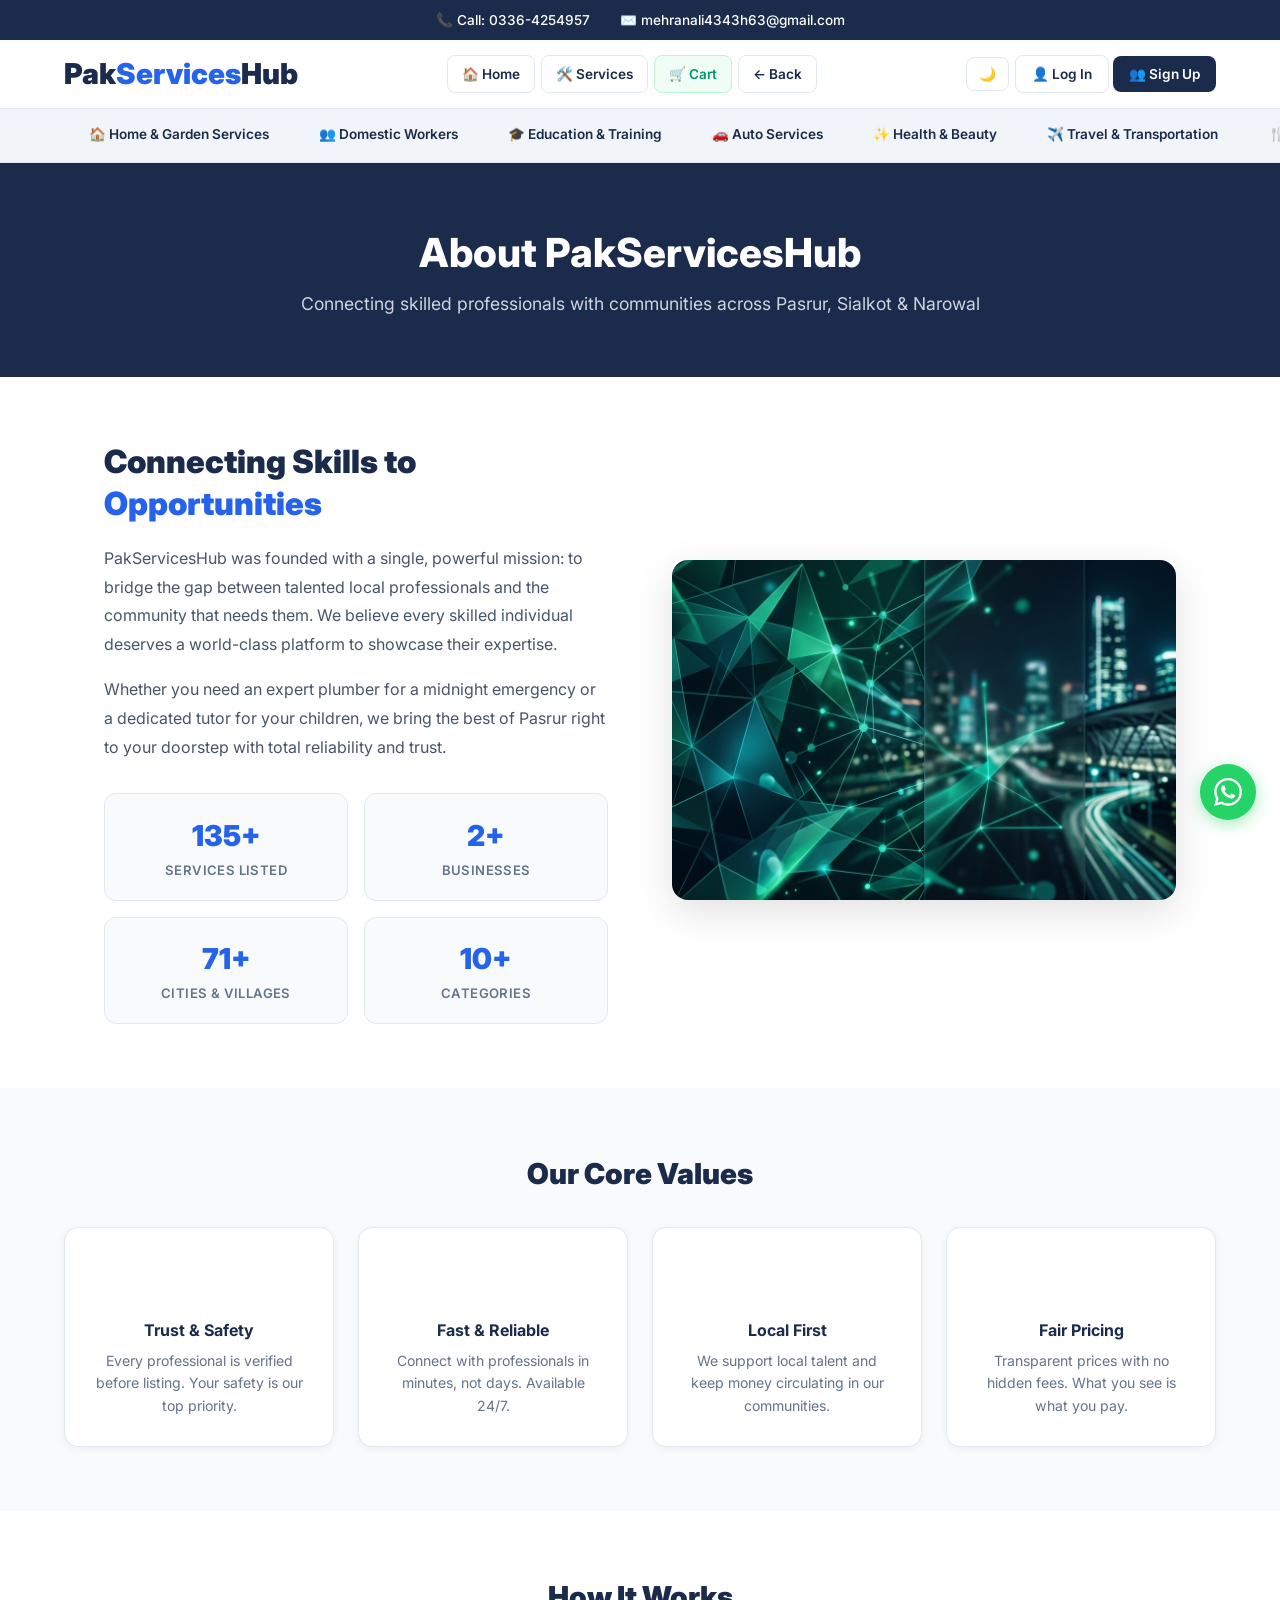
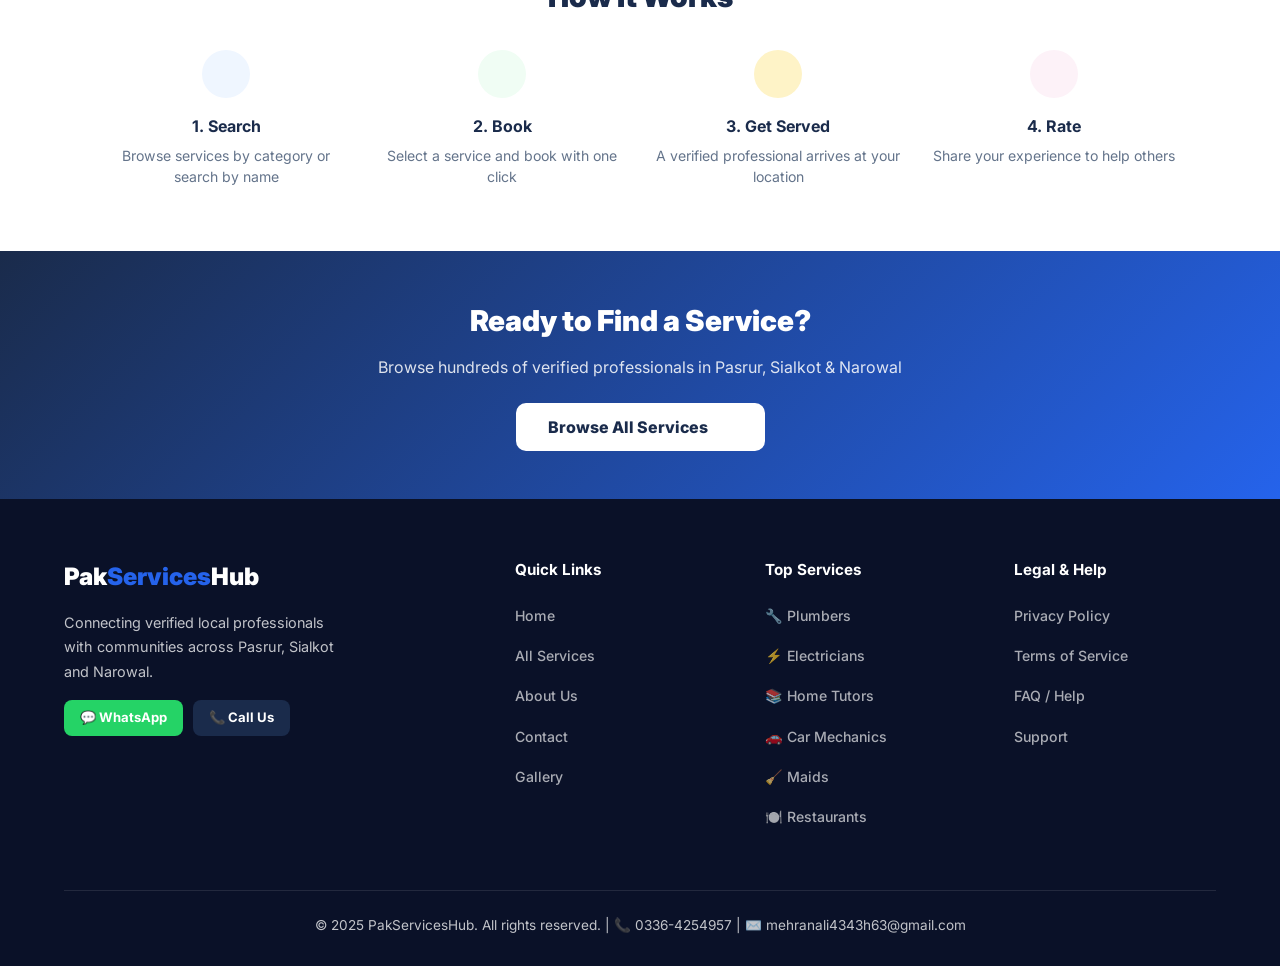
==== commit 557d5402: "Convert emojis to SVG icons in main pages (index, about, contact, faq, services)" ====
--- a/pages/about.html
+++ b/pages/about.html
@@ -8,6 +8,7 @@
     <link href="https://fonts.googleapis.com/css2?family=Inter:wght@300;400;600;700;900&display=swap" rel="stylesheet">
 </head>
 <body>
+    <script src="../js/icons.js"></script>
     <div id="navbar-placeholder"></div>
 
     <header class="standard-header">
@@ -53,22 +54,22 @@
             <h2 class="about-section-title">Our Core Values</h2>
             <div class="about-values-grid">
                 <div class="about-value-card">
-                    <div class="about-value-icon">🛡️</div>
+                    <div class="about-value-icon icon-shield-large"></div>
                     <h3 class="about-value-title">Trust &amp; Safety</h3>
                     <p class="about-value-text">Every professional is verified before listing. Your safety is our top priority.</p>
                 </div>
                 <div class="about-value-card">
-                    <div class="about-value-icon">⚡</div>
+                    <div class="about-value-icon icon-lightning-large"></div>
                     <h3 class="about-value-title">Fast &amp; Reliable</h3>
                     <p class="about-value-text">Connect with professionals in minutes, not days. Available 24/7.</p>
                 </div>
                 <div class="about-value-card">
-                    <div class="about-value-icon">🌍</div>
+                    <div class="about-value-icon icon-globe-large"></div>
                     <h3 class="about-value-title">Local First</h3>
                     <p class="about-value-text">We support local talent and keep money circulating in our communities.</p>
                 </div>
                 <div class="about-value-card">
-                    <div class="about-value-icon">💰</div>
+                    <div class="about-value-icon icon-dollar-large"></div>
                     <h3 class="about-value-title">Fair Pricing</h3>
                     <p class="about-value-text">Transparent prices with no hidden fees. What you see is what you pay.</p>
                 </div>
@@ -81,22 +82,22 @@
         <h2 class="about-section-title">How It Works</h2>
         <div class="about-hiw-grid">
             <div class="about-hiw-step">
-                <div class="about-hiw-icon about-hiw-icon-blue">🔍</div>
+                <div class="about-hiw-icon about-hiw-icon-blue icon-search-large"></div>
                 <h4 class="about-hiw-title">1. Search</h4>
                 <p class="about-hiw-text">Browse services by category or search by name</p>
             </div>
             <div class="about-hiw-step">
-                <div class="about-hiw-icon about-hiw-icon-green">📅</div>
+                <div class="about-hiw-icon about-hiw-icon-green icon-calendar-large"></div>
                 <h4 class="about-hiw-title">2. Book</h4>
                 <p class="about-hiw-text">Select a service and book with one click</p>
             </div>
             <div class="about-hiw-step">
-                <div class="about-hiw-icon about-hiw-icon-yellow">👷</div>
+                <div class="about-hiw-icon about-hiw-icon-yellow icon-worker-large"></div>
                 <h4 class="about-hiw-title">3. Get Served</h4>
                 <p class="about-hiw-text">A verified professional arrives at your location</p>
             </div>
             <div class="about-hiw-step">
-                <div class="about-hiw-icon about-hiw-icon-pink">⭐</div>
+                <div class="about-hiw-icon about-hiw-icon-pink icon-star-large"></div>
                 <h4 class="about-hiw-title">4. Rate</h4>
                 <p class="about-hiw-text">Share your experience to help others</p>
             </div>
@@ -107,7 +108,7 @@
     <section class="about-cta-section">
         <h2 class="about-cta-title">Ready to Find a Service?</h2>
         <p class="about-cta-sub">Browse hundreds of verified professionals in Pasrur, Sialkot &amp; Narowal</p>
-        <a href="services.html" class="about-cta-btn">Browse All Services →</a>
+        <a href="services.html" class="about-cta-btn">Browse All Services <span class="icon-arrow-inline"></span></a>
     </section>
 
     <div id="footer-placeholder"></div>
--- a/css/style.css
+++ b/css/style.css
@@ -4474,3 +4474,220 @@
 body.dark-mode .about-values-section { background: #0f172a; }
 body.dark-mode .form-select,
 body.dark-mode .form-textarea { background: #0f172a; border-color: #334155; color: #e2e8f0; }
+
+/* ── SVG Icon Styles ── */
+.icon-search, .icon-city, .icon-location, .icon-wrench, .icon-lightning, 
+.icon-graduation, .icon-car, .icon-chef, .icon-broom, .icon-phone, 
+.icon-mobile, .icon-mail, .icon-shield, .icon-globe, .icon-dollar, 
+.icon-calendar, .icon-worker, .icon-star, .icon-check, .icon-clock, 
+.icon-message, .icon-send, .icon-plus, .icon-minus, .icon-arrow, 
+.icon-point-up, .icon-check-circle {
+    display: inline-flex;
+    align-items: center;
+    justify-content: center;
+    width: 20px;
+    height: 20px;
+}
+
+/* Icon variants for inline use */
+.icon-search-inline::before, .icon-city-inline::before, .icon-location-inline::before,
+.icon-wrench-inline::before, .icon-lightning-inline::before, .icon-graduation-inline::before,
+.icon-car-inline::before, .icon-chef-inline::before, .icon-broom-inline::before,
+.icon-phone-inline::before, .icon-mobile-inline::before, .icon-mail-inline::before,
+.icon-shield-inline::before, .icon-globe-inline::before, .icon-dollar-inline::before,
+.icon-calendar-inline::before, .icon-worker-inline::before, .icon-star-inline::before,
+.icon-check-inline::before, .icon-clock-inline::before, .icon-message-inline::before,
+.icon-send-inline::before, .icon-plus-inline::before, .icon-minus-inline::before,
+.icon-arrow-inline::before {
+    content: '';
+    display: inline-block;
+    width: 16px;
+    height: 16px;
+    margin-right: 6px;
+    vertical-align: middle;
+}
+
+/* Search icon */
+.icon-search::before, .icon-search-btn::before, .search-field-icon.icon-search::before,
+.icon-search-inline::before {
+    content: url("data:image/svg+xml,%3Csvg width='20' height='20' viewBox='0 0 24 24' fill='none' stroke='currentColor' stroke-width='2' stroke-linecap='round' stroke-linejoin='round'%3E%3Ccircle cx='11' cy='11' r='8'%3E%3C/circle%3E%3Cpath d='m21 21-4.35-4.35'%3E%3C/path%3E%3C/svg%3E");
+}
+
+/* City icon */
+.icon-city::before, .search-field-icon.icon-city::before {
+    content: url("data:image/svg+xml,%3Csvg width='20' height='20' viewBox='0 0 24 24' fill='none' stroke='currentColor' stroke-width='2' stroke-linecap='round' stroke-linejoin='round'%3E%3Cpath d='M3 9l9-7 9 7v11a2 2 0 0 1-2 2H5a2 2 0 0 1-2-2z'%3E%3C/path%3E%3Cpolyline points='9 22 9 12 15 12 15 22'%3E%3C/polyline%3E%3C/svg%3E");
+}
+
+/* Location pin */
+.icon-location::before, .village-pin-icon.icon-location::before, .icon-location-inline::before {
+    content: url("data:image/svg+xml,%3Csvg width='20' height='20' viewBox='0 0 24 24' fill='none' stroke='currentColor' stroke-width='2' stroke-linecap='round' stroke-linejoin='round'%3E%3Cpath d='M21 10c0 7-9 13-9 13s-9-6-9-13a9 9 0 0 1 18 0z'%3E%3C/path%3E%3Ccircle cx='12' cy='10' r='3'%3E%3C/circle%3E%3C/svg%3E");
+}
+
+/* Wrench */
+.icon-wrench-inline::before {
+    content: url("data:image/svg+xml,%3Csvg width='16' height='16' viewBox='0 0 24 24' fill='none' stroke='currentColor' stroke-width='2' stroke-linecap='round' stroke-linejoin='round'%3E%3Cpath d='M14.7 6.3a1 1 0 0 0 0 1.4l1.6 1.6a1 1 0 0 0 1.4 0l3.77-3.77a6 6 0 0 1-7.94 7.94l-6.91 6.91a2.12 2.12 0 0 1-3-3l6.91-6.91a6 6 0 0 1 7.94-7.94l-3.76 3.76z'%3E%3C/path%3E%3C/svg%3E");
+}
+
+/* Lightning */
+.icon-lightning-inline::before {
+    content: url("data:image/svg+xml,%3Csvg width='16' height='16' viewBox='0 0 24 24' fill='none' stroke='currentColor' stroke-width='2' stroke-linecap='round' stroke-linejoin='round'%3E%3Cpolygon points='13 2 3 14 12 14 11 22 21 10 12 10 13 2'%3E%3C/polygon%3E%3C/svg%3E");
+}
+
+/* Graduation cap */
+.icon-graduation-inline::before {
+    content: url("data:image/svg+xml,%3Csvg width='16' height='16' viewBox='0 0 24 24' fill='none' stroke='currentColor' stroke-width='2' stroke-linecap='round' stroke-linejoin='round'%3E%3Cpath d='M22 10v6M2 10l10-5 10 5-10 5z'%3E%3C/path%3E%3Cpath d='M6 12v5c3 3 9 3 12 0v-5'%3E%3C/path%3E%3C/svg%3E");
+}
+
+/* Car */
+.icon-car-inline::before {
+    content: url("data:image/svg+xml,%3Csvg width='16' height='16' viewBox='0 0 24 24' fill='none' stroke='currentColor' stroke-width='2' stroke-linecap='round' stroke-linejoin='round'%3E%3Cpath d='M14 16H9m10 0h3v-3.15a1 1 0 0 0-.84-.99L16 11l-2.7-3.6a1 1 0 0 0-.8-.4H5.24a2 2 0 0 0-1.8 1.1l-.8 1.63A6 6 0 0 0 2 12.42V16h2'%3E%3C/path%3E%3Ccircle cx='6.5' cy='16.5' r='2.5'%3E%3C/circle%3E%3Ccircle cx='16.5' cy='16.5' r='2.5'%3E%3C/circle%3E%3C/svg%3E");
+}
+
+/* Chef hat */
+.icon-chef-inline::before {
+    content: url("data:image/svg+xml,%3Csvg width='16' height='16' viewBox='0 0 24 24' fill='none' stroke='currentColor' stroke-width='2' stroke-linecap='round' stroke-linejoin='round'%3E%3Cpath d='M6 13.87A4 4 0 0 1 7.41 6a5.11 5.11 0 0 1 1.05-1.54 5 5 0 0 1 7.08 0A5.11 5.11 0 0 1 16.59 6 4 4 0 0 1 18 13.87V21H6Z'%3E%3C/path%3E%3Cline x1='6' y1='17' x2='18' y2='17'%3E%3C/line%3E%3C/svg%3E");
+}
+
+/* Broom */
+.icon-broom-inline::before {
+    content: url("data:image/svg+xml,%3Csvg width='16' height='16' viewBox='0 0 24 24' fill='none' stroke='currentColor' stroke-width='2' stroke-linecap='round' stroke-linejoin='round'%3E%3Cpath d='M12 2v8m-6 4h12l-1 8H7l-1-8z'%3E%3C/path%3E%3Cpath d='M3.5 14.5l8-8m9 8l-8-8'%3E%3C/path%3E%3C/svg%3E");
+}
+
+/* Phone */
+.icon-phone-inline::before {
+    content: url("data:image/svg+xml,%3Csvg width='16' height='16' viewBox='0 0 24 24' fill='none' stroke='currentColor' stroke-width='2' stroke-linecap='round' stroke-linejoin='round'%3E%3Cpath d='M22 16.92v3a2 2 0 0 1-2.18 2 19.79 19.79 0 0 1-8.63-3.07 19.5 19.5 0 0 1-6-6 19.79 19.79 0 0 1-3.07-8.67A2 2 0 0 1 4.11 2h3a2 2 0 0 1 2 1.72 12.84 12.84 0 0 0 .7 2.81 2 2 0 0 1-.45 2.11L8.09 9.91a16 16 0 0 0 6 6l1.27-1.27a2 2 0 0 1 2.11-.45 12.84 12.84 0 0 0 2.81.7A2 2 0 0 1 22 16.92z'%3E%3C/path%3E%3C/svg%3E");
+}
+
+/* Mobile */
+.icon-mobile-inline::before {
+    content: url("data:image/svg+xml,%3Csvg width='16' height='16' viewBox='0 0 24 24' fill='none' stroke='currentColor' stroke-width='2' stroke-linecap='round' stroke-linejoin='round'%3E%3Crect x='5' y='2' width='14' height='20' rx='2' ry='2'%3E%3C/rect%3E%3Cline x1='12' y1='18' x2='12.01' y2='18'%3E%3C/line%3E%3C/svg%3E");
+}
+
+/* Mail */
+.icon-mail-inline::before {
+    content: url("data:image/svg+xml,%3Csvg width='16' height='16' viewBox='0 0 24 24' fill='none' stroke='currentColor' stroke-width='2' stroke-linecap='round' stroke-linejoin='round'%3E%3Cpath d='M4 4h16c1.1 0 2 .9 2 2v12c0 1.1-.9 2-2 2H4c-1.1 0-2-.9-2-2V6c0-1.1.9-2 2-2z'%3E%3C/path%3E%3Cpolyline points='22,6 12,13 2,6'%3E%3C/polyline%3E%3C/svg%3E");
+}
+
+/* Shield */
+.icon-shield-inline::before {
+    content: url("data:image/svg+xml,%3Csvg width='16' height='16' viewBox='0 0 24 24' fill='none' stroke='%2310b981' stroke-width='2' stroke-linecap='round' stroke-linejoin='round'%3E%3Cpath d='M12 22s8-4 8-10V5l-8-3-8 3v7c0 6 8 10 8 10z'%3E%3C/path%3E%3C/svg%3E");
+}
+
+/* Globe */
+.icon-globe-inline::before {
+    content: url("data:image/svg+xml,%3Csvg width='16' height='16' viewBox='0 0 24 24' fill='none' stroke='currentColor' stroke-width='2' stroke-linecap='round' stroke-linejoin='round'%3E%3Ccircle cx='12' cy='12' r='10'%3E%3C/circle%3E%3Cline x1='2' y1='12' x2='22' y2='12'%3E%3C/line%3E%3Cpath d='M12 2a15.3 15.3 0 0 1 4 10 15.3 15.3 0 0 1-4 10 15.3 15.3 0 0 1-4-10 15.3 15.3 0 0 1 4-10z'%3E%3C/path%3E%3C/svg%3E");
+}
+
+/* Dollar */
+.icon-dollar-inline::before {
+    content: url("data:image/svg+xml,%3Csvg width='16' height='16' viewBox='0 0 24 24' fill='none' stroke='currentColor' stroke-width='2' stroke-linecap='round' stroke-linejoin='round'%3E%3Cline x1='12' y1='1' x2='12' y2='23'%3E%3C/line%3E%3Cpath d='M17 5H9.5a3.5 3.5 0 0 0 0 7h5a3.5 3.5 0 0 1 0 7H6'%3E%3C/path%3E%3C/svg%3E");
+}
+
+/* Check */
+.icon-check-inline::before {
+    content: url("data:image/svg+xml,%3Csvg width='16' height='16' viewBox='0 0 24 24' fill='none' stroke='%2310b981' stroke-width='3' stroke-linecap='round' stroke-linejoin='round'%3E%3Cpolyline points='20 6 9 17 4 12'%3E%3C/polyline%3E%3C/svg%3E");
+}
+
+/* Clock */
+.icon-clock-inline::before {
+    content: url("data:image/svg+xml,%3Csvg width='16' height='16' viewBox='0 0 24 24' fill='none' stroke='currentColor' stroke-width='2' stroke-linecap='round' stroke-linejoin='round'%3E%3Ccircle cx='12' cy='12' r='10'%3E%3C/circle%3E%3Cpolyline points='12 6 12 12 16 14'%3E%3C/polyline%3E%3C/svg%3E");
+}
+
+/* Message */
+.icon-message-inline::before {
+    content: url("data:image/svg+xml,%3Csvg width='16' height='16' viewBox='0 0 24 24' fill='none' stroke='currentColor' stroke-width='2' stroke-linecap='round' stroke-linejoin='round'%3E%3Cpath d='M21 15a2 2 0 0 1-2 2H7l-4 4V5a2 2 0 0 1 2-2h14a2 2 0 0 1 2 2z'%3E%3C/path%3E%3C/svg%3E");
+}
+
+/* Send */
+.icon-send-inline::before {
+    content: url("data:image/svg+xml,%3Csvg width='16' height='16' viewBox='0 0 24 24' fill='none' stroke='currentColor' stroke-width='2' stroke-linecap='round' stroke-linejoin='round'%3E%3Cline x1='22' y1='2' x2='11' y2='13'%3E%3C/line%3E%3Cpolygon points='22 2 15 22 11 13 2 9 22 2'%3E%3C/polygon%3E%3C/svg%3E");
+}
+
+/* Plus */
+.icon-plus-inline::before {
+    content: url("data:image/svg+xml,%3Csvg width='16' height='16' viewBox='0 0 24 24' fill='none' stroke='currentColor' stroke-width='2' stroke-linecap='round' stroke-linejoin='round'%3E%3Cline x1='12' y1='5' x2='12' y2='19'%3E%3C/line%3E%3Cline x1='5' y1='12' x2='19' y2='12'%3E%3C/line%3E%3C/svg%3E");
+}
+
+/* Arrow right */
+.icon-arrow-inline::before {
+    content: url("data:image/svg+xml,%3Csvg width='16' height='16' viewBox='0 0 24 24' fill='none' stroke='currentColor' stroke-width='2' stroke-linecap='round' stroke-linejoin='round'%3E%3Cline x1='5' y1='12' x2='19' y2='12'%3E%3C/line%3E%3Cpolyline points='12 5 19 12 12 19'%3E%3C/polyline%3E%3C/svg%3E");
+}
+
+/* Large icons for value cards */
+.icon-shield-large, .icon-lightning-large, .icon-globe-large, .icon-dollar-large,
+.icon-search-large, .icon-calendar-large, .icon-worker-large, .icon-star-large,
+.icon-check-circle-large {
+    width: 48px;
+    height: 48px;
+    display: flex;
+    align-items: center;
+    justify-content: center;
+}
+
+.icon-shield-large::before {
+    content: url("data:image/svg+xml,%3Csvg width='48' height='48' viewBox='0 0 24 24' fill='none' stroke='%2310b981' stroke-width='2' stroke-linecap='round' stroke-linejoin='round'%3E%3Cpath d='M12 22s8-4 8-10V5l-8-3-8 3v7c0 6 8 10 8 10z'%3E%3C/path%3E%3C/svg%3E");
+}
+
+.icon-lightning-large::before {
+    content: url("data:image/svg+xml,%3Csvg width='48' height='48' viewBox='0 0 24 24' fill='none' stroke='%23f59e0b' stroke-width='2' stroke-linecap='round' stroke-linejoin='round'%3E%3Cpolygon points='13 2 3 14 12 14 11 22 21 10 12 10 13 2'%3E%3C/polygon%3E%3C/svg%3E");
+}
+
+.icon-globe-large::before {
+    content: url("data:image/svg+xml,%3Csvg width='48' height='48' viewBox='0 0 24 24' fill='none' stroke='%233b82f6' stroke-width='2' stroke-linecap='round' stroke-linejoin='round'%3E%3Ccircle cx='12' cy='12' r='10'%3E%3C/circle%3E%3Cline x1='2' y1='12' x2='22' y2='12'%3E%3C/line%3E%3Cpath d='M12 2a15.3 15.3 0 0 1 4 10 15.3 15.3 0 0 1-4 10 15.3 15.3 0 0 1-4-10 15.3 15.3 0 0 1 4-10z'%3E%3C/path%3E%3C/svg%3E");
+}
+
+.icon-dollar-large::before {
+    content: url("data:image/svg+xml,%3Csvg width='48' height='48' viewBox='0 0 24 24' fill='none' stroke='%2310b981' stroke-width='2' stroke-linecap='round' stroke-linejoin='round'%3E%3Cline x1='12' y1='1' x2='12' y2='23'%3E%3C/line%3E%3Cpath d='M17 5H9.5a3.5 3.5 0 0 0 0 7h5a3.5 3.5 0 0 1 0 7H6'%3E%3C/path%3E%3C/svg%3E");
+}
+
+.icon-search-large::before {
+    content: url("data:image/svg+xml,%3Csvg width='48' height='48' viewBox='0 0 24 24' fill='none' stroke='%233b82f6' stroke-width='2' stroke-linecap='round' stroke-linejoin='round'%3E%3Ccircle cx='11' cy='11' r='8'%3E%3C/circle%3E%3Cpath d='m21 21-4.35-4.35'%3E%3C/path%3E%3C/svg%3E");
+}
+
+.icon-calendar-large::before {
+    content: url("data:image/svg+xml,%3Csvg width='48' height='48' viewBox='0 0 24 24' fill='none' stroke='%2310b981' stroke-width='2' stroke-linecap='round' stroke-linejoin='round'%3E%3Crect x='3' y='4' width='18' height='18' rx='2' ry='2'%3E%3C/rect%3E%3Cline x1='16' y1='2' x2='16' y2='6'%3E%3C/line%3E%3Cline x1='8' y1='2' x2='8' y2='6'%3E%3C/line%3E%3Cline x1='3' y1='10' x2='21' y2='10'%3E%3C/line%3E%3C/svg%3E");
+}
+
+.icon-worker-large::before {
+    content: url("data:image/svg+xml,%3Csvg width='48' height='48' viewBox='0 0 24 24' fill='none' stroke='%23f59e0b' stroke-width='2' stroke-linecap='round' stroke-linejoin='round'%3E%3Cpath d='M16 21v-2a4 4 0 0 0-4-4H6a4 4 0 0 0-4 4v2'%3E%3C/path%3E%3Ccircle cx='9' cy='7' r='4'%3E%3C/circle%3E%3Cpath d='M22 21v-2a4 4 0 0 0-3-3.87'%3E%3C/path%3E%3Cpath d='M16 3.13a4 4 0 0 1 0 7.75'%3E%3C/path%3E%3C/svg%3E");
+}
+
+.icon-star-large::before {
+    content: url("data:image/svg+xml,%3Csvg width='48' height='48' viewBox='0 0 24 24' fill='none' stroke='%23ec4899' stroke-width='2' stroke-linecap='round' stroke-linejoin='round'%3E%3Cpolygon points='12 2 15.09 8.26 22 9.27 17 14.14 18.18 21.02 12 17.77 5.82 21.02 7 14.14 2 9.27 8.91 8.26 12 2'%3E%3C/polygon%3E%3C/svg%3E");
+}
+
+.icon-check-circle-large::before {
+    content: url("data:image/svg+xml,%3Csvg width='64' height='64' viewBox='0 0 24 24' fill='none' stroke='%2310b981' stroke-width='2' stroke-linecap='round' stroke-linejoin='round'%3E%3Cpath d='M22 11.08V12a10 10 0 1 1-5.93-9.14'%3E%3C/path%3E%3Cpolyline points='22 4 12 14.01 9 11.01'%3E%3C/polyline%3E%3C/svg%3E");
+}
+
+/* Search button icon */
+.icon-search-btn::before {
+    content: '';
+    display: inline-block;
+    width: 20px;
+    height: 20px;
+    background: url("data:image/svg+xml,%3Csvg width='20' height='20' viewBox='0 0 24 24' fill='none' stroke='white' stroke-width='2' stroke-linecap='round' stroke-linejoin='round'%3E%3Ccircle cx='11' cy='11' r='8'%3E%3C/circle%3E%3Cpath d='m21 21-4.35-4.35'%3E%3C/path%3E%3C/svg%3E") center/contain no-repeat;
+}
+
+/* Chip icons */
+.chip-icon {
+    display: inline-block;
+    width: 16px;
+    height: 16px;
+    margin-right: 4px;
+    vertical-align: middle;
+}
+
+.icon-wrench-inline::before,
+.icon-lightning-inline::before,
+.icon-graduation-inline::before,
+.icon-car-inline::before,
+.icon-chef-inline::before,
+.icon-broom-inline::before {
+    margin-right: 4px;
+}
+
+/* Minus icon for FAQ */
+.icon-minus-inline::before {
+    content: url("data:image/svg+xml,%3Csvg width='16' height='16' viewBox='0 0 24 24' fill='none' stroke='currentColor' stroke-width='2' stroke-linecap='round' stroke-linejoin='round'%3E%3Cline x1='5' y1='12' x2='19' y2='12'%3E%3C/line%3E%3C/svg%3E") !important;
+}
